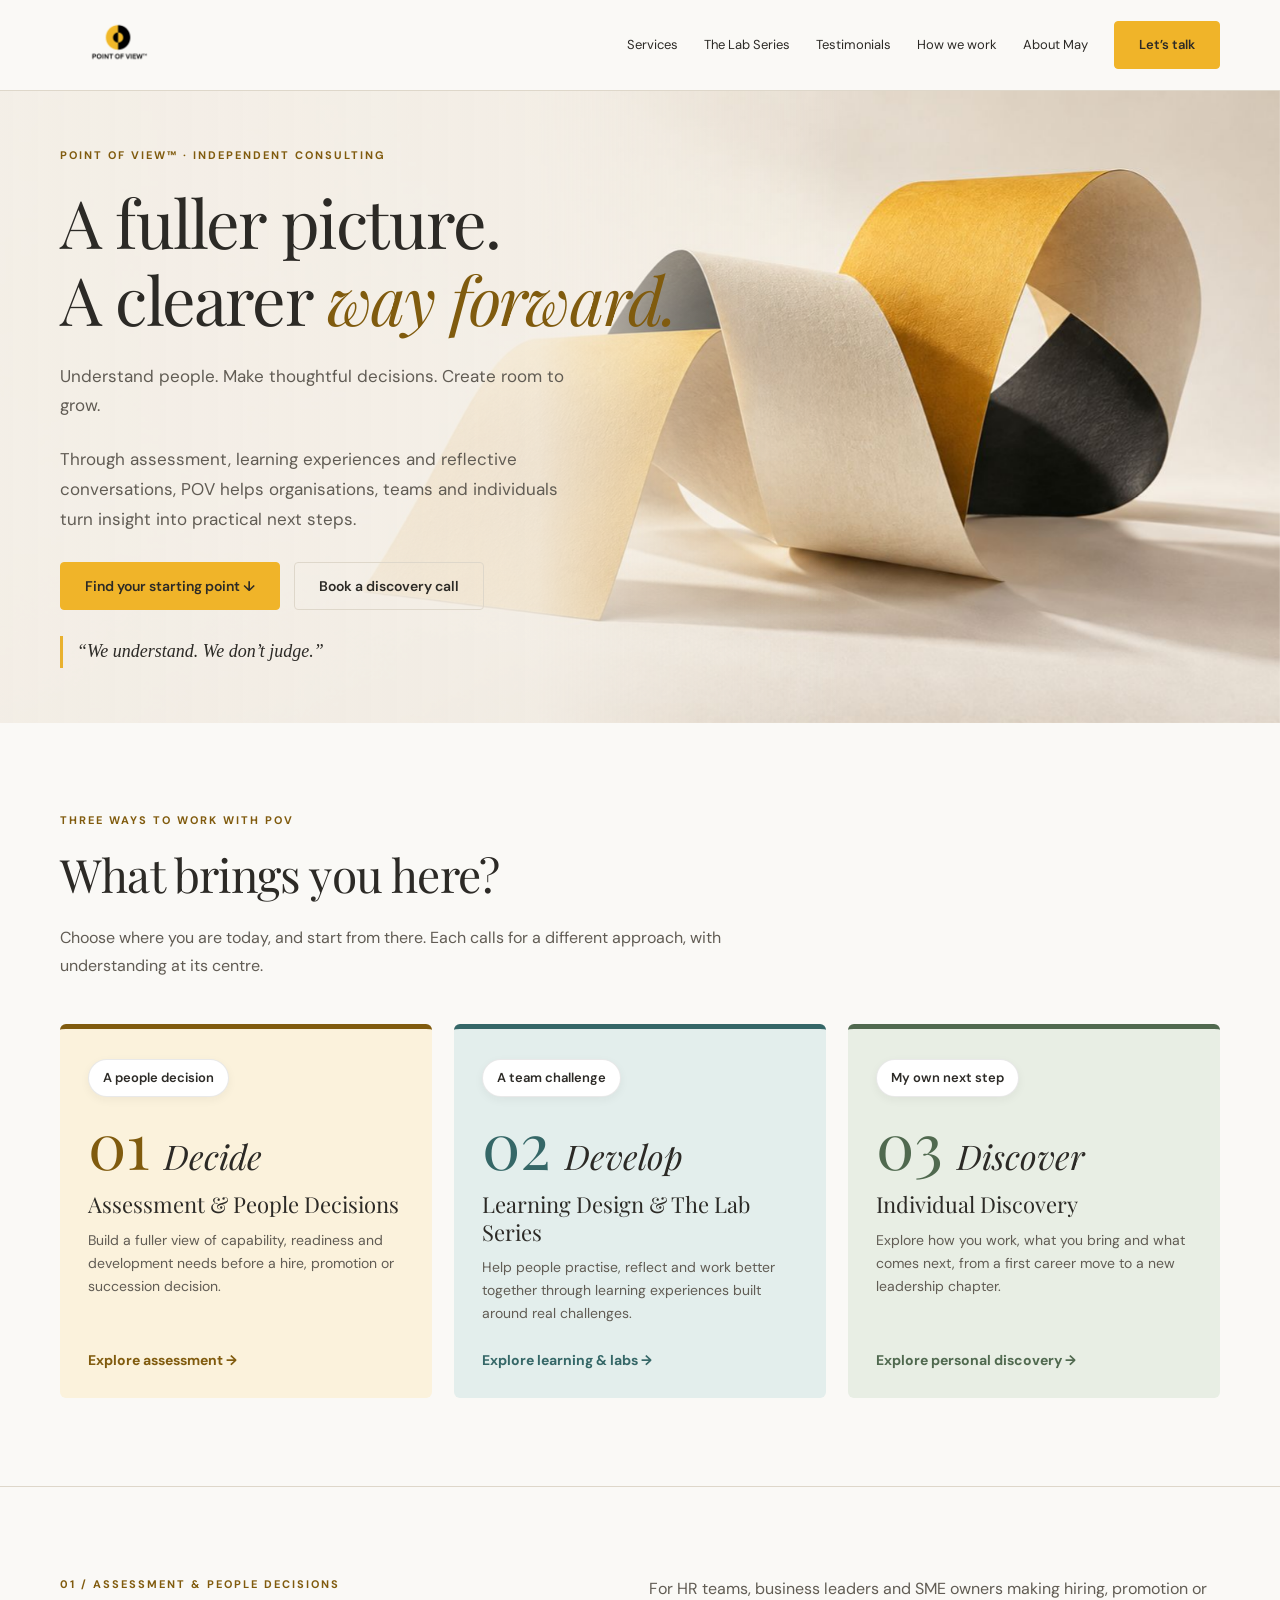
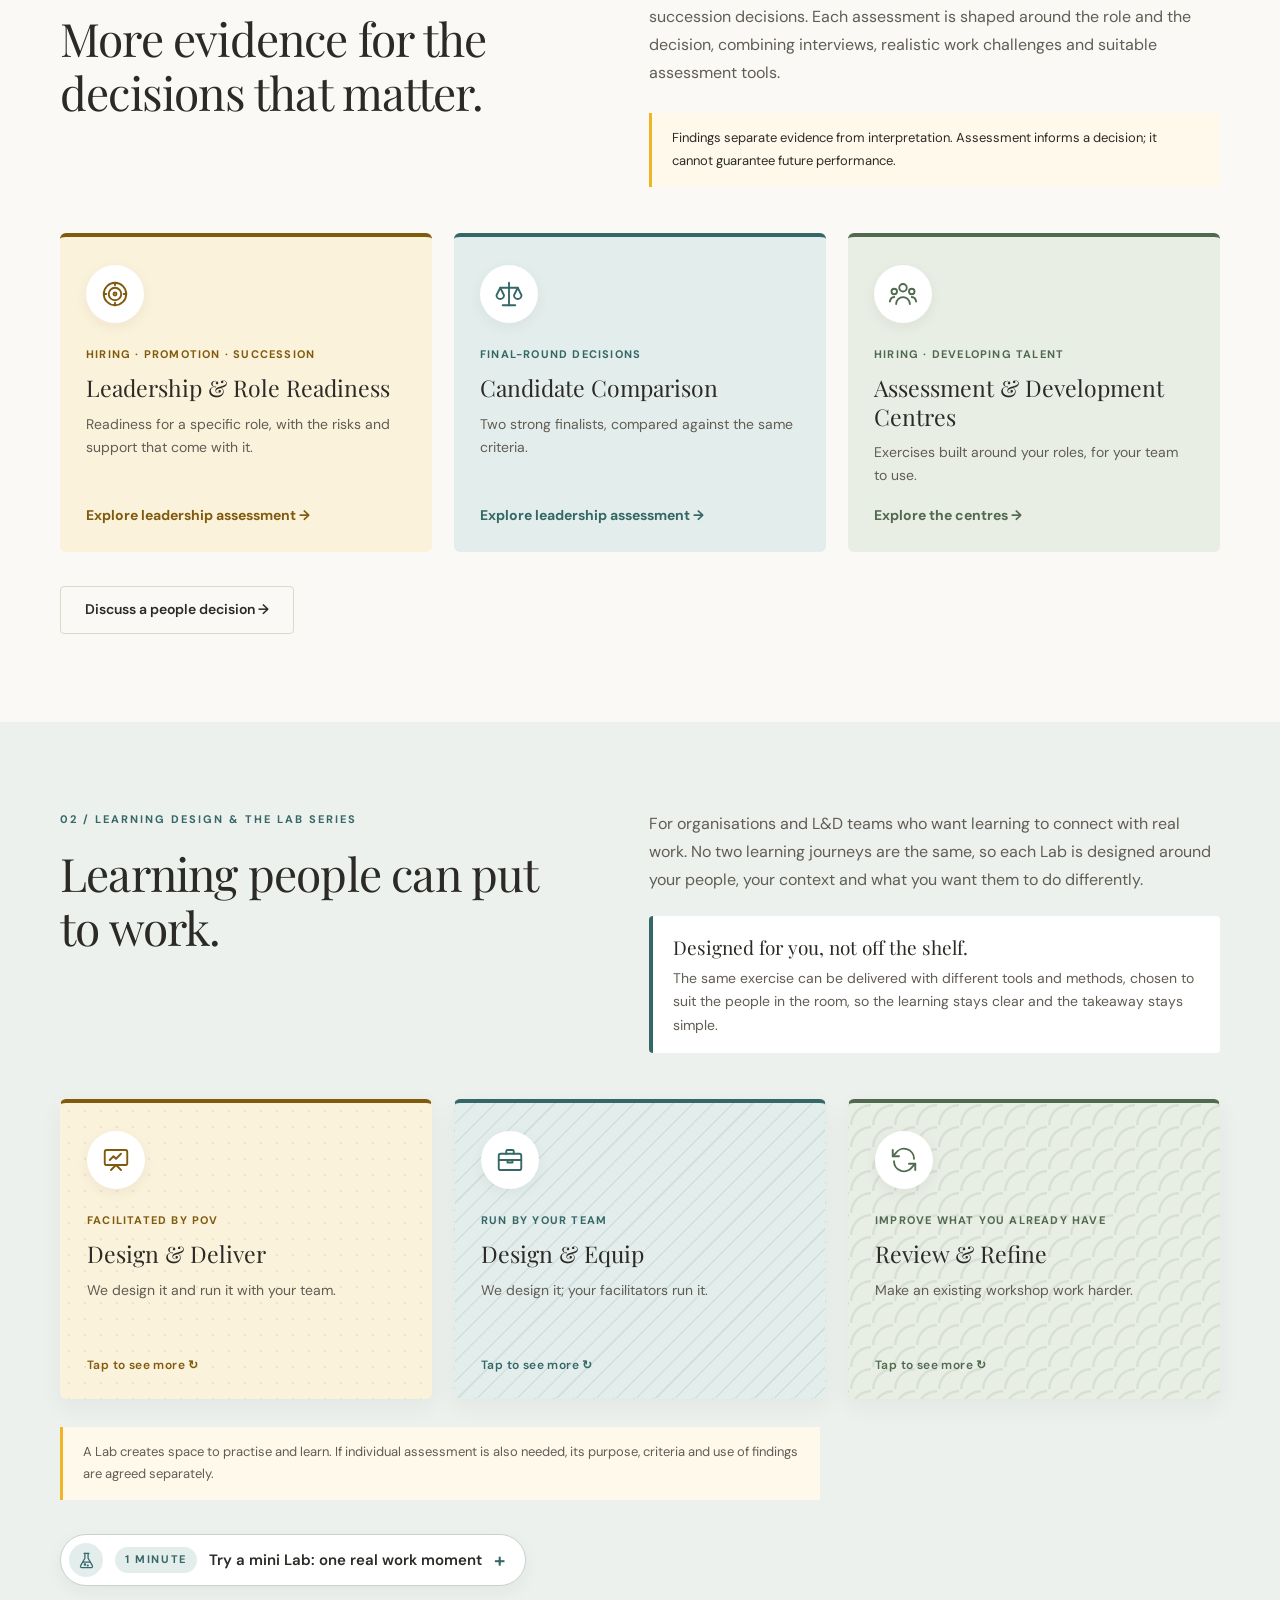
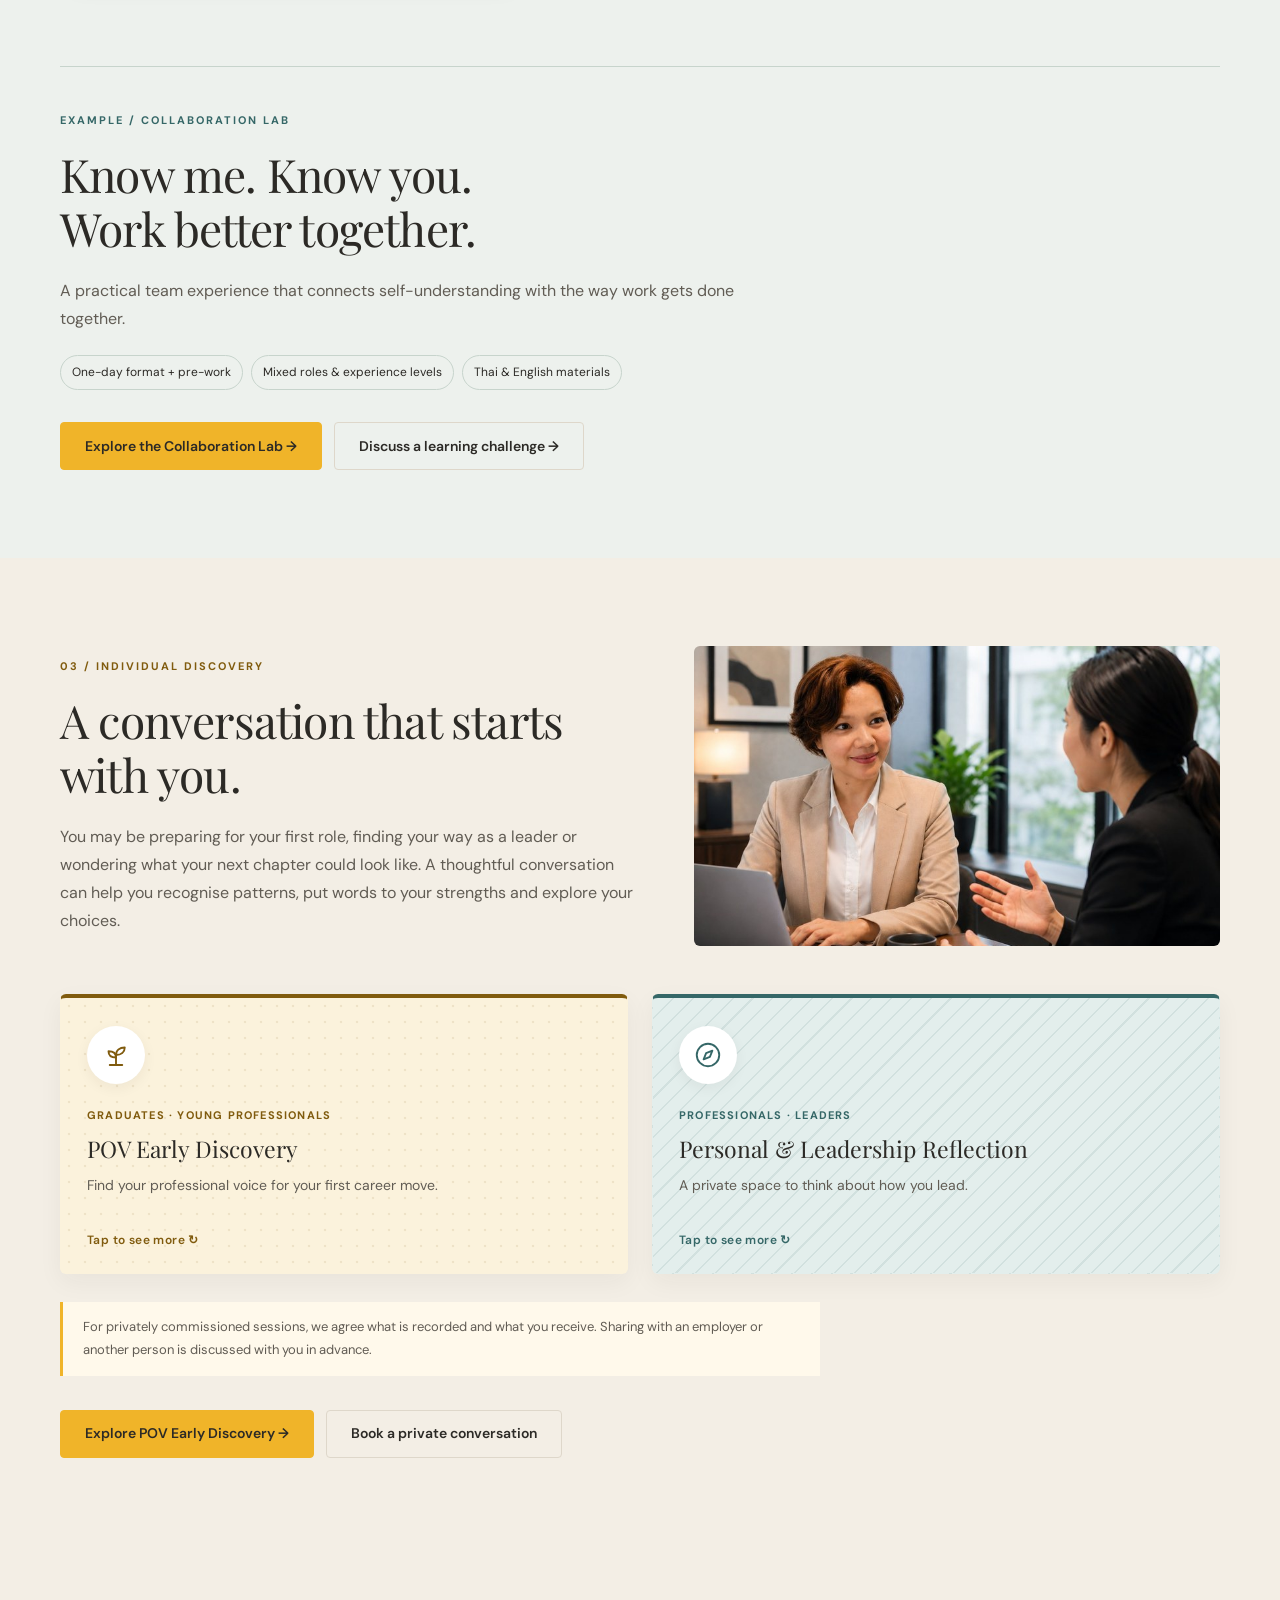
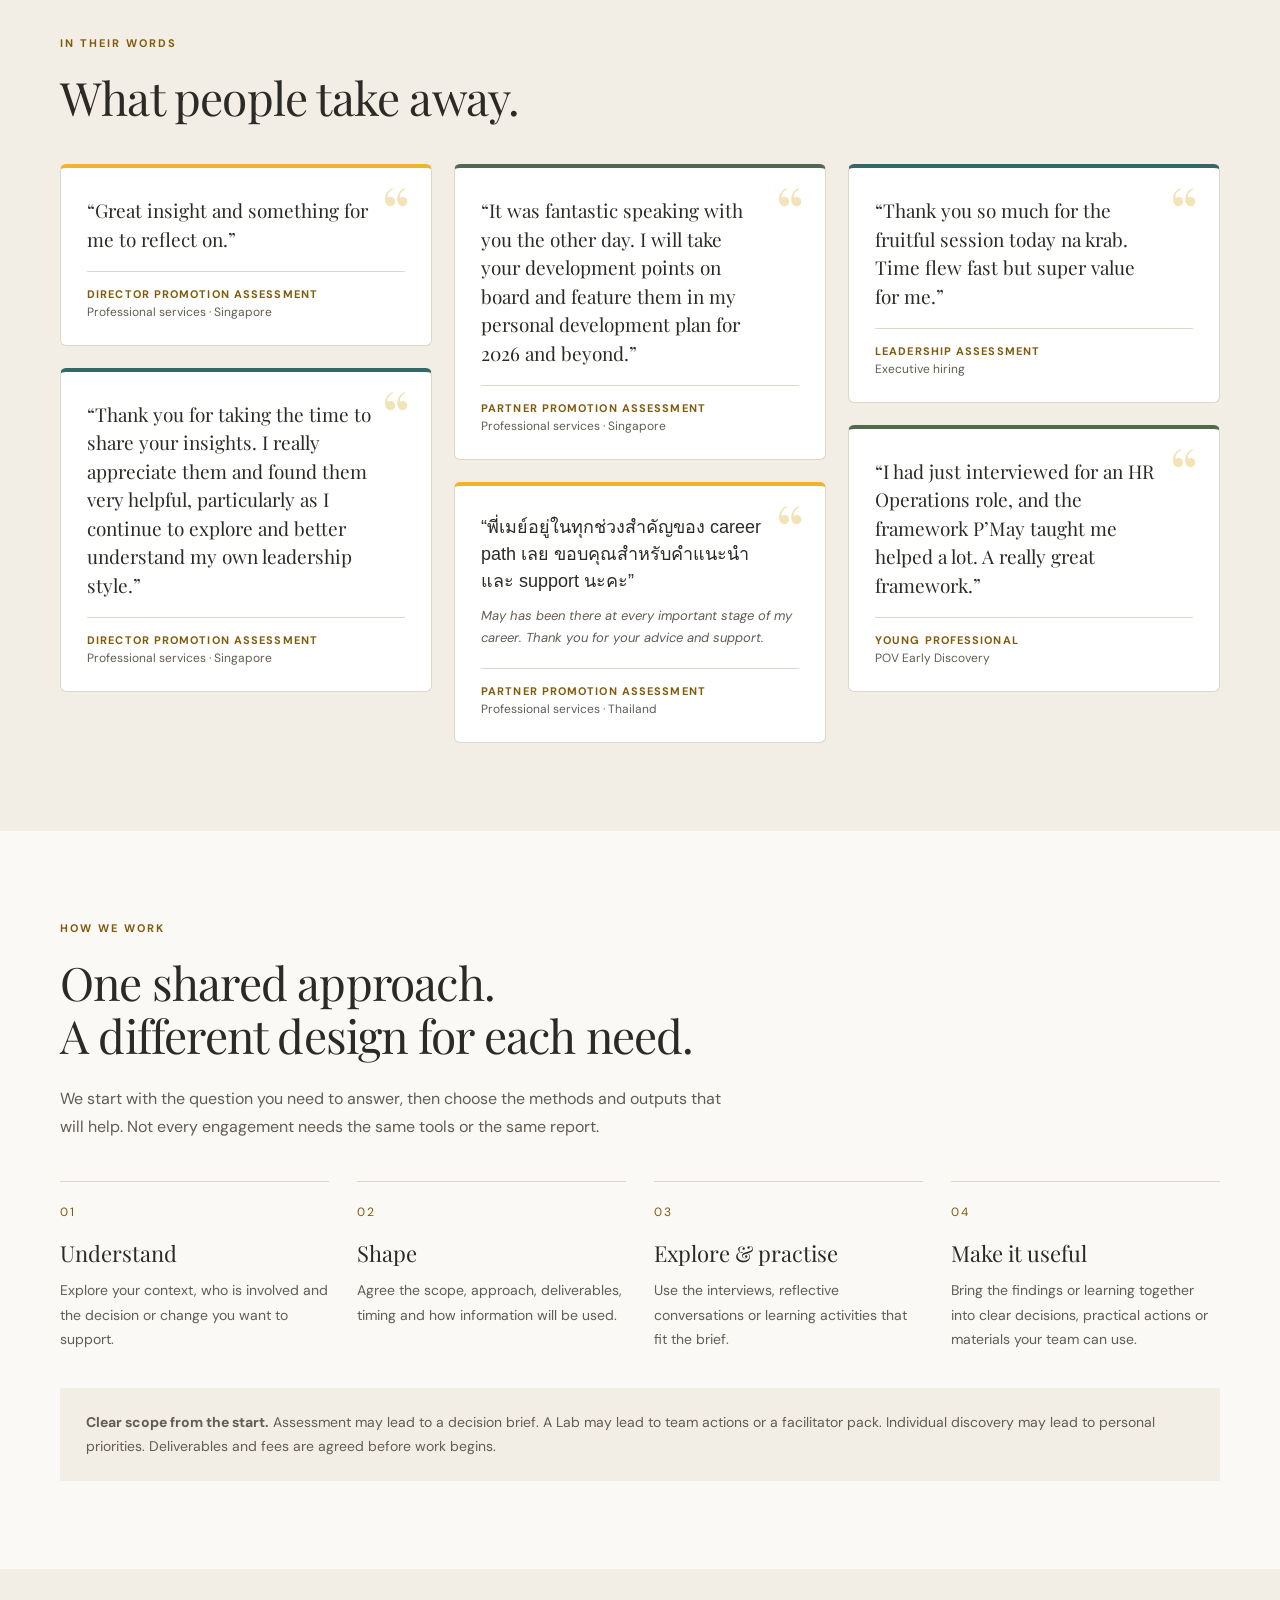
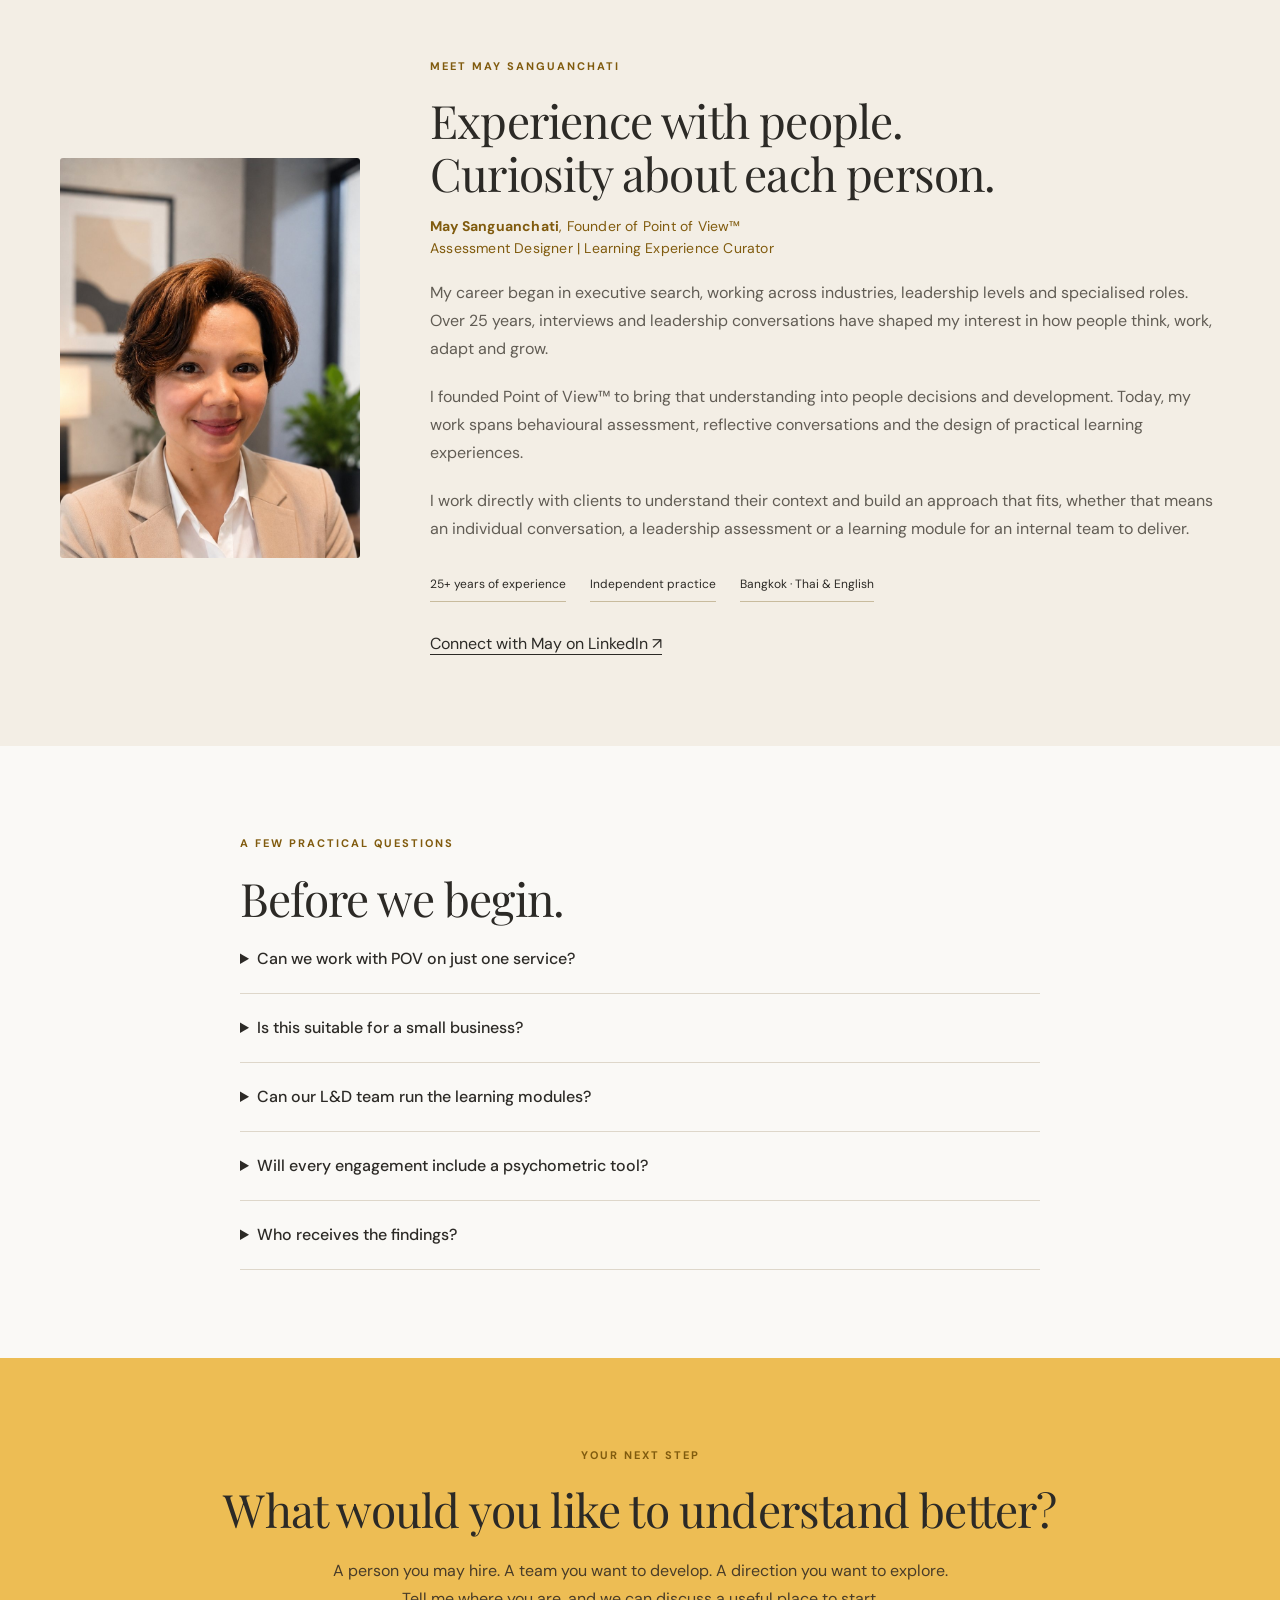
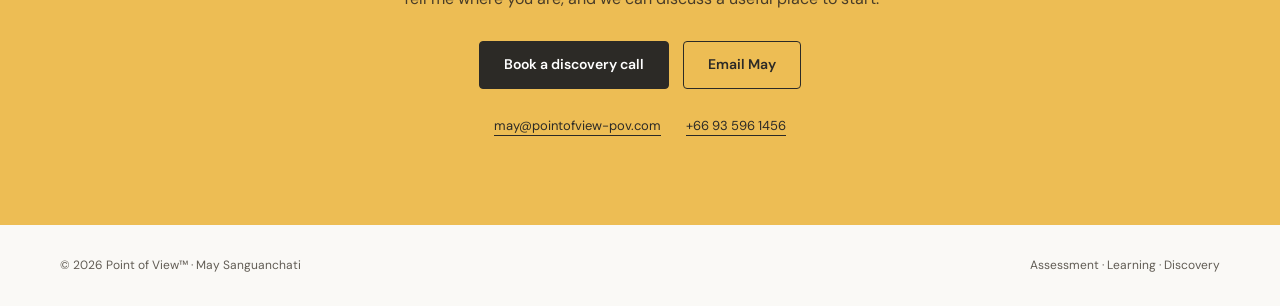
==== index.html @ 2244a205 "Update index.html" ====
<!doctype html>
<html lang="en"><head><meta charset="utf-8"><meta name="viewport" content="width=device-width,initial-scale=1">
<title>Point of View™ | Assessment, Learning &amp; Discovery</title>
<meta name="description" content="Independent assessment, learning experience design and personal discovery with May Sanguanchati. Clearer people decisions, stronger working relationships and practical next steps.">
<link href="https://fonts.googleapis.com/css2?family=Playfair+Display:ital,wght@0,400;0,700;1,400&family=DM+Sans:wght@400;500;600;700&display=swap" rel="stylesheet">
<style>
:root{--ink:#2c2a26;--muted:#615c54;--paper:#faf9f6;--cream:#f3eee5;--line:#ded7ca;--gold:#f0b429;--ochre:#805b0e;--teal:#356767;--sage:#50694f}*{box-sizing:border-box}html{scroll-behavior:smooth;scroll-padding-top:105px}body{margin:0;background:var(--paper);color:var(--ink);font:16px/1.75 'DM Sans',Arial,sans-serif}h1,h2,h3,p{margin:0}h1,h2,h3{font-family:'Playfair Display',Georgia,serif;line-height:1.16;font-weight:400}h1{font-size:clamp(42px,5.2vw,72px);letter-spacing:-1.8px}h2{font-size:clamp(32px,3.6vw,46px);letter-spacing:-.8px}h3{font-size:25px}p{color:var(--muted)}a{color:inherit;text-underline-offset:5px}a,button,summary{-webkit-tap-highlight-color:transparent}a:focus-visible,button:focus-visible,summary:focus-visible{outline:3px solid var(--teal);outline-offset:5px}img{max-width:100%;display:block}.wrap{width:min(1160px,calc(100% - 80px));margin:auto}.section{padding:88px 0}.eyebrow{font-size:11px;letter-spacing:2px;text-transform:uppercase;font-weight:700;color:var(--ochre);margin-bottom:18px}.intro{max-width:680px;margin-top:22px}.button{display:inline-flex;justify-content:center;align-items:center;min-height:48px;padding:12px 24px;background:var(--gold);border:1px solid var(--gold);border-radius:4px;font-size:14px;font-weight:600;text-decoration:none;line-height:1.5}.button:hover{background:#e4a923}.button.secondary{background:transparent;border-color:var(--line)}.actions{display:flex;flex-wrap:wrap;gap:14px;margin-top:28px}.skip{position:absolute;top:-100px;left:20px;background:white;padding:12px;z-index:200}.skip:focus{top:12px}
header{position:sticky;top:0;z-index:20;background:#faf9f6f5;border-bottom:1px solid var(--line)}nav{min-height:90px;display:flex;align-items:center;justify-content:space-between;gap:24px}.brand img{width:116px;height:74px;object-fit:contain}.nav-links{display:flex;align-items:center;gap:26px}.nav-links a{font-size:13px;text-decoration:none}.nav-links a:hover{text-decoration:underline}.menu-toggle{display:none;border:1px solid var(--line);background:transparent;padding:10px 16px;font:inherit}.hero{background:var(--cream);overflow:hidden}.hero-grid{display:grid;grid-template-columns:1.1fr 1fr;align-items:center;min-height:610px;gap:32px;padding-top:55px;padding-bottom:55px}.hero h1 em{color:var(--ochre)}.hero .lead{max-width:530px;font-size:17px;margin-top:24px}.hero-art{position:relative}.hero-art img{width:100%;height:400px;object-fit:cover;border-radius:50% 50% 3px 3px}.hero-art figcaption{font-family:Georgia,serif;font-size:18px;font-style:italic;margin-top:18px;text-align:center}.hero-art{margin:0}.principles{border-bottom:1px solid var(--line)}.principles .wrap{display:flex;justify-content:space-between;gap:16px;padding-top:20px;padding-bottom:20px;font-size:12px;color:var(--muted)}
.cards{display:grid;grid-template-columns:repeat(3,minmax(0,1fr));gap:24px;margin-top:36px}.route{display:flex;flex-direction:column;align-items:flex-start;border-top:3px solid var(--ochre);padding:26px 24px;background:white}.route:nth-child(2){border-color:var(--teal)}.route:nth-child(3){border-color:var(--sage)}.number{font-size:12px;letter-spacing:2px;color:var(--ochre);margin-bottom:30px}.route p{font-size:14px;margin:18px 0 24px}.route a{font-size:13px;font-weight:600;margin-top:auto}.split{display:grid;grid-template-columns:1fr 1.1fr;gap:70px;align-items:start}.detail{border-top:1px solid var(--line)}.detail .intro{font-size:16px}.small-label{font-size:11px;font-weight:700;text-transform:uppercase;letter-spacing:1.2px;color:var(--ochre);margin-bottom:8px}.offer{padding:0 0 26px;margin-bottom:26px;border-bottom:1px solid var(--line)}.offer:last-child{margin-bottom:0}.offer h3{font-size:24px}.offer p{font-size:14px;margin-top:12px}.output{font-size:13px!important;color:var(--ink)}.note{margin-top:26px;border-left:3px solid var(--gold);padding:14px 20px;background:#fff9eb;font-size:13px}.labs{background:#edf1ed}.labs .eyebrow,.labs .small-label{color:var(--teal)}.tags{display:flex;gap:8px;flex-wrap:wrap;margin-top:24px}.tags span{font-size:12px;padding:6px 11px;border:1px solid #c7d4cc;border-radius:30px}.delivery{background:white;padding:25px;margin-top:22px}.delivery h3{font-size:21px}.delivery p{font-size:14px;margin-top:12px}.individual{background:var(--cream)}.photo{width:100%;max-height:300px;object-fit:cover;object-position:center 40%;margin-top:30px;border-radius:4px}.process-grid{display:grid;grid-template-columns:repeat(4,minmax(0,1fr));gap:28px;margin-top:40px}.step{border-top:1px solid var(--line);padding-top:20px}.step h3{font-size:22px;margin-top:18px}.step p{font-size:14px;margin-top:12px}.step .number{margin:0}.scope{margin-top:36px;padding:22px 26px;background:var(--cream);font-size:14px}.about{background:var(--cream)}.about-grid{display:grid;grid-template-columns:300px 1fr;gap:70px;align-items:center}.portrait{height:400px;width:100%;object-fit:cover;object-position:center 10%;border-radius:3px}.about p{margin-top:20px}.credentials{display:flex;flex-wrap:wrap;gap:12px;margin-top:25px;font-size:12px}.credentials span{border-bottom:1px solid #c8bb9d;padding:6px 0;margin-right:12px}.faq{max-width:800px}details{border-bottom:1px solid var(--line);padding:20px 0}summary{cursor:pointer;font-weight:500;padding-right:20px}details p{font-size:14px;margin-top:16px}.contact{background:#edbd54;text-align:center}.contact p{max-width:620px;margin:20px auto;color:#493c28}.contact .actions{justify-content:center}.contact .button{background:var(--ink);border-color:var(--ink);color:white}.contact .button.secondary{background:transparent;color:var(--ink)}.contact-links{display:flex;justify-content:center;flex-wrap:wrap;gap:12px 25px;margin-top:26px;font-size:13px}footer{padding:30px 0;font-size:12px;color:var(--muted)}footer .wrap{display:flex;justify-content:space-between;gap:20px}footer a{overflow-wrap:anywhere}
@media(min-width:1600px){.hero-grid{min-height:660px}}@media(max-width:1000px){.nav-links{gap:15px}.split{gap:35px}.hero-grid{grid-template-columns:1.15fr 1fr}.hero-art img{height:340px}.about-grid{gap:40px}.cards{gap:16px}.route{padding:24px 18px}}
@media(max-width:760px){.wrap{width:calc(100% - 40px)}nav{min-height:78px}.brand img{height:64px;width:100px}.menu-toggle{display:block}.nav-links{display:none;position:absolute;top:100%;left:0;right:0;background:var(--paper);border-bottom:1px solid var(--line);padding:20px;flex-direction:column;align-items:stretch;gap:0}.nav-links.open{display:flex}.nav-links a{padding:12px}.hero-grid,.split,.about-grid{grid-template-columns:1fr}.hero-grid{padding-top:40px;gap:32px}.hero-art img{height:250px;border-radius:4px}.hero-art figcaption{font-size:16px}.hero .lead{font-size:16px}.principles .wrap{flex-wrap:wrap;justify-content:flex-start;gap:8px 24px}.section{padding:58px 0}.cards{grid-template-columns:1fr}.route .number{margin-bottom:16px}.split{gap:34px}.process-grid{grid-template-columns:1fr 1fr;gap:25px}.portrait{width:220px;height:300px}.about-grid{gap:28px}.photo{max-height:240px}footer .wrap{flex-direction:column;gap:8px}.actions .button{max-width:100%;text-align:center}html{scroll-padding-top:95px}}@media(max-width:390px){.process-grid{grid-template-columns:1fr}h1{font-size:40px}}@media(prefers-reduced-motion:reduce){html{scroll-behavior:auto}}
.role-line{font-size:14px;letter-spacing:.2px;color:var(--ochre);margin-top:14px!important;line-height:1.6}.role-line strong{color:inherit}.hero{position:relative}
.hero-grid{position:static!important;grid-template-columns:minmax(0,620px)!important;min-height:620px}.hero-grid>div{position:relative;z-index:1}
.hero-art{position:absolute!important;inset:0;margin:0!important;z-index:0}
.hero-art img{width:100%!important;height:100%!important;object-fit:cover;object-position:right center;border-radius:0!important;display:block}
.hero-art::after{content:"";position:absolute;inset:0;background:linear-gradient(to right,rgba(243,238,230,.96) 0%,rgba(243,238,230,.88) 42%,rgba(243,238,230,.35) 56%,rgba(243,238,230,0) 66%)}
.hero-quote{font-family:Georgia,serif;font-style:italic;font-size:18px;margin-top:26px;padding-left:14px;border-left:3px solid #E9B12E;color:var(--ink,#2b2824)}
@media(max-width:1000px){.hero-art img{object-position:72% center}.hero-art::after{background:linear-gradient(to right,rgba(243,238,230,.97) 0%,rgba(243,238,230,.9) 50%,rgba(243,238,230,0) 80%)}}
@media(max-width:760px){.hero-grid{min-height:0;padding-bottom:0!important}.hero-art{position:relative!important;inset:auto;margin:8px -20px 0!important}.hero-art img{height:auto!important;aspect-ratio:1983/793}.hero-art::after{display:none}}
.collaboration{background:#f7f8f3;border-top:1px solid #c7d4cc}.collaboration .eyebrow,.collaboration .small-label,.collaboration .number{color:var(--teal)}.lab-fit{padding-top:8px}.lab-caption{font-size:13px;margin-top:16px}.manual-feature{display:grid;grid-template-columns:1.15fr 1fr;gap:50px;background:#e5ece5;padding:36px;margin:42px 0}.manual-feature p{font-size:14px;margin-top:18px}.manual-prompts{align-self:center;display:grid;gap:0}.manual-prompts span{padding:16px 0;border-bottom:1px solid #bdcdbf;font-family:'Playfair Display',Georgia,serif;font-size:21px;line-height:1.4}.lab-journey{margin-top:46px}.lab-stages{display:grid;grid-template-columns:repeat(3,minmax(0,1fr));gap:26px;margin-top:30px}.lab-stages article{border-top:2px solid #a4b9a7;padding-top:20px}.lab-stages .number{margin-bottom:12px}.lab-stages h4{font-size:17px;line-height:1.45;margin:0 0 12px;font-weight:600}.lab-stages p{font-size:14px}.lab-results{margin-top:46px}.lab-results .cards{margin-top:18px}.lab-result{padding:25px;background:white;border:1px solid #dce4d9}.lab-result h3{font-size:23px}.lab-result p{font-size:14px;margin-top:14px}.lab-close{display:flex;align-items:center;gap:36px;justify-content:space-between;margin-top:32px}.lab-close p{font-size:14px;margin-top:14px;max-width:700px}.lab-close .button{flex-shrink:0;max-width:280px;text-align:center}@media(max-width:760px){.manual-feature{grid-template-columns:1fr;padding:25px;gap:20px}.lab-stages{grid-template-columns:1fr}.lab-close{align-items:flex-start;flex-direction:column;gap:22px}.lab-close .button{max-width:100%}}
.button.lab-explore{color:var(--ink,#2b2824)!important;text-decoration:none!important}
.collab-steps{list-style:none;padding:0;margin:14px 0 0}
.collab-steps li{display:flex;gap:18px;align-items:baseline;padding:11px 0;margin:0;line-height:1.35;border-bottom:1px solid #c7d4cc;font-family:'Playfair Display',Georgia,serif;font-size:20px;color:var(--ink)}
.collab-steps li:first-child{border-top:1px solid #c7d4cc}
.collab-steps .number{margin:0!important;line-height:1.35;font-family:'DM Sans',Arial,sans-serif;font-size:11px;letter-spacing:1.6px;text-transform:uppercase;font-weight:700;min-width:104px}
.collab-preview .lab-close p{margin-top:0}
.collab-preview .tags{margin-top:22px}
@media(max-width:760px){.collab-steps li{font-size:18px;gap:12px}.collab-steps .number{margin:0!important;line-height:1.35;min-width:92px}}

/* Flip cards */
.flip-grid{display:grid;grid-template-columns:repeat(3,minmax(0,1fr));gap:22px;margin-top:46px}
.flip{all:unset;box-sizing:border-box;display:block;cursor:pointer;perspective:1200px;min-height:300px;border-radius:6px}
.flip:focus-visible{outline:3px solid var(--teal);outline-offset:4px}
.flip-inner{position:relative;display:block;width:100%;height:100%;min-height:300px;transition:transform .6s cubic-bezier(.2,.7,.2,1);transform-style:preserve-3d}
.flip.flipped .flip-inner{transform:rotateY(180deg)}
.flip-face{position:absolute;inset:0;display:flex;flex-direction:column;padding:28px 26px 22px;border-radius:6px;backface-visibility:hidden;-webkit-backface-visibility:hidden;border:1px solid var(--line);text-align:left}
.flip-front{background:#fff;box-shadow:0 8px 24px rgba(44,42,38,.05);transition:box-shadow .25s,border-color .25s}
.flip:hover .flip-front{border-color:var(--gold);box-shadow:0 12px 30px rgba(44,42,38,.09)}
.flip-back{background:var(--cream);transform:rotateY(180deg);border-top:4px solid var(--gold)}
.flip-icon{width:58px;height:58px;border-radius:50%;background:#fbf2dc;color:var(--ochre);display:flex;align-items:center;justify-content:center;margin-bottom:22px}
.flip-icon svg{width:30px;height:30px}
.flip .small-label{display:block;color:var(--ochre)}
.flip-title{display:block;font-family:'Playfair Display',Georgia,serif;font-size:23px;line-height:1.25;color:var(--ink);margin:2px 0 10px}
.flip-teaser,.flip-desc{display:block;font-size:14px;line-height:1.65;color:var(--muted)}
.flip-out{display:block;font-size:13px;line-height:1.6;color:var(--ink);margin-top:14px}
.flip-hint{margin-top:auto;padding-top:16px;font-size:12px;font-weight:600;letter-spacing:.4px;color:var(--ochre)}
.flip-actions{margin-top:34px}
@media(max-width:1000px){.flip-grid{gap:14px}.flip-face{padding:24px 18px 18px}.flip-title{font-size:20px}.flip,.flip-inner{min-height:330px}}
@media(max-width:760px){.flip-grid{grid-template-columns:1fr;gap:16px;margin-top:32px}.flip,.flip-inner{min-height:300px}}
@media(prefers-reduced-motion:reduce){.flip-inner{transition:none}}

/* Flip card colours & patterns */
.flip{--c:#805b0e;--tint:#fbf2dc;--deep:#f5e6c2;--pat:rgba(128,91,14,.10)}
.flip:nth-child(3n+2){--c:#356767;--tint:#e3eeec;--deep:#d3e5e2;--pat:rgba(53,103,103,.10)}
.flip:nth-child(3n+3){--c:#50694f;--tint:#e8eee4;--deep:#d9e4d3;--pat:rgba(80,105,79,.11)}
.flip-front{background-color:var(--tint);border-color:transparent;border-top:4px solid var(--c)}
.flip:nth-child(3n+1) .flip-front{background-image:radial-gradient(var(--pat) 1.4px,transparent 1.6px);background-size:16px 16px}
.flip:nth-child(3n+2) .flip-front{background-image:repeating-linear-gradient(135deg,var(--pat) 0 1.5px,transparent 1.5px 14px)}
.flip:nth-child(3n+3) .flip-front{background-image:radial-gradient(circle at 100% 100%,transparent 18px,var(--pat) 19px,var(--pat) 20.5px,transparent 21.5px);background-size:22px 22px}
.flip:hover .flip-front{border-color:transparent;border-top-color:var(--c)}
.flip-icon{background:#fff;color:var(--c);box-shadow:0 4px 14px rgba(44,42,38,.06)}
.flip .small-label,.flip-hint{color:var(--c)}
.flip-back{background:var(--deep);border-color:transparent;border-top:4px solid var(--c)}
.flip-note{margin-top:28px;max-width:760px}
.flip-actions{display:flex;flex-wrap:wrap;gap:12px}
.flip-photo{width:100%;height:100%;min-height:300px;object-fit:cover;border-radius:6px;margin:0!important;display:block}
@media(max-width:760px){.flip-photo{min-height:0;height:260px}}

/* Testimonials */
.testimonials{background:var(--cream)}
.t-grid{columns:3 300px;column-gap:22px;margin-top:40px}
.t-card{break-inside:avoid;margin:0 0 22px;background:#fff;border:1px solid var(--line);border-top:4px solid var(--gold);border-radius:6px;padding:28px 26px 24px;position:relative}
.t-card:nth-child(3n+2){border-top-color:#356767}.t-card:nth-child(3n+3){border-top-color:#50694f}
.t-card::before{content:"“";position:absolute;top:6px;right:20px;font-family:'Playfair Display',Georgia,serif;font-size:72px;line-height:1;color:#f3e3b8}
.t-card blockquote{margin:0;padding-right:34px;font-family:'Playfair Display',Georgia,serif;font-size:19px;line-height:1.5;color:var(--ink)}
.t-card blockquote[lang="th"]{font-family:'Sarabun','Leelawadee UI','Thonburi',sans-serif;font-size:18px}
.t-swipe{display:none}
@media(max-width:760px){.t-swipe{display:block;font-size:12px;font-weight:600;color:var(--ochre);margin-top:18px!important}.t-grid{margin-top:14px}}
.t-trans{font-size:13px;font-style:italic;margin-top:10px!important}
.t-card figcaption{margin-top:18px;padding-top:14px;border-top:1px solid var(--line);font-size:12px;line-height:1.5}
.t-card figcaption strong{display:block;color:var(--ochre);text-transform:uppercase;letter-spacing:1.1px;font-size:11px}
.t-card figcaption span{color:var(--muted)}
@media(max-width:760px){.t-grid{columns:auto;display:flex;overflow-x:auto;gap:14px;scroll-snap-type:x mandatory;align-items:flex-start;padding-bottom:10px;margin-right:-20px;padding-right:20px}.t-card{flex:0 0 82%;scroll-snap-align:start;margin:0}}

/* Big route cards */
.routes2{display:grid;grid-template-columns:repeat(3,minmax(0,1fr));gap:22px;margin-top:44px}
.route2{--c:#805b0e;--tint:#fbf2dc;position:relative;display:flex;flex-direction:column;background:var(--tint);border-radius:6px;border-top:5px solid var(--c);padding:30px 28px 26px;transition:transform .25s,box-shadow .25s}
.route2:nth-child(2){--c:#356767;--tint:#e3eeec}.route2:nth-child(3){--c:#50694f;--tint:#e8eee4}
.route2:hover{transform:translateY(-4px);box-shadow:0 16px 36px rgba(44,42,38,.10)}
.r-top{display:flex;align-items:baseline;gap:14px;margin-bottom:18px}
.r-num{font-family:'Playfair Display',Georgia,serif;font-size:64px;line-height:.9;color:var(--c)}
.r-verb{font-family:'Playfair Display',Georgia,serif;font-style:italic;font-size:34px;line-height:1;color:var(--ink)}
.route2 h3{font-size:22px;line-height:1.25;margin-bottom:10px}
.route2 p{font-size:14px;line-height:1.65;margin-bottom:22px!important}
.r-inside{display:flex;flex-wrap:wrap;gap:6px;margin:18px 0 22px}
.r-label{width:100%;font-size:10px;font-weight:700;letter-spacing:1.6px;text-transform:uppercase;color:var(--c);margin-bottom:2px}
.r-inside span:not(.r-label){font-size:12px;background:rgba(255,255,255,.75);border:1px solid rgba(44,42,38,.08);border-radius:4px;padding:4px 9px;color:var(--ink)}
.r-link{margin-top:auto;font-size:14px;font-weight:700;color:var(--c);text-decoration:none}
.r-link::after{content:"";position:absolute;inset:0}
.r-link span{display:inline-block;transition:transform .2s}.route2:hover .r-link span{transform:translateX(5px)}
.r-link:focus-visible{outline:none}.route2:focus-within{outline:3px solid var(--teal);outline-offset:4px}
@media(max-width:900px){.routes2{gap:14px}.route2{padding:24px 18px 20px}.r-num{font-size:48px}.r-verb{font-size:26px}.route2 h3{font-size:19px}}
@media(max-width:760px){.routes2{grid-template-columns:1fr}.r-num{font-size:56px}.r-verb{font-size:30px}}
.lab-design{margin-top:22px;background:#fff;border-left:4px solid #356767;border-radius:4px;padding:16px 20px;font-size:14px;line-height:1.65;color:var(--muted)}
.lab-design strong{display:block;font-family:'Playfair Display',Georgia,serif;font-weight:400;font-size:19px;color:var(--ink);margin-bottom:4px}
.lab-example{font-size:14px;margin-top:16px!important}
.lab-example span{font-weight:700;color:#356767;text-transform:uppercase;letter-spacing:1.2px;font-size:11px;margin-right:4px}
.lab-example a{color:#356767;font-weight:600}
/* 02 + example read as one section */
#learning-labs{padding-bottom:40px}
#collaboration-lab{background:#edf1ed;border-top:none;padding-top:40px}
#collaboration-lab .wrap{border-top:1px solid #c7d4cc;padding-top:44px}
#collaboration-lab .lab-close{display:block}
#collaboration-lab .lab-close .flip-actions{margin-top:18px}
#collaboration-lab .lab-close .button{max-width:none}
/* Individual Discovery layout */
.id-top{display:grid;grid-template-columns:1.1fr 1fr;gap:56px;align-items:center}
.id-photo{width:100%;height:340px;object-fit:cover;border-radius:6px;display:block;margin:0!important}
.id-grid{grid-template-columns:repeat(2,minmax(0,1fr))!important;gap:24px;margin-top:48px}
.id-grid .flip,.id-grid .flip-inner{min-height:280px}
@media(max-width:1000px){.id-top{gap:32px}.id-photo{height:280px}}
@media(max-width:760px){.id-top{grid-template-columns:1fr}.id-photo{height:240px}.id-grid{grid-template-columns:1fr!important;gap:16px;margin-top:32px}}
.collab-journey{list-style:none;padding:0;margin:14px 0 0}
.collab-journey li{display:flex;gap:18px;align-items:flex-start;padding:16px 0;border-bottom:1px solid #c7d4cc;margin:0}
.collab-journey li:first-child{border-top:1px solid #c7d4cc}
.cj-num{flex:0 0 40px;height:40px;border-radius:50%;background:#fff;border:1.5px solid #356767;color:#356767;display:flex;align-items:center;justify-content:center;font-family:'Playfair Display',Georgia,serif;font-size:19px}
.collab-journey strong{display:block;font-family:'Playfair Display',Georgia,serif;font-weight:400;font-size:21px;line-height:1.3;color:var(--ink)}
.collab-journey p{font-size:14px;line-height:1.6;margin-top:3px!important}
.cj-note{font-size:13px;font-style:italic;margin-top:14px!important}

/* Motion: gentle ribbon drift */
@keyframes ribbonDrift{0%{transform:scale(1) translate3d(0,0,0)}100%{transform:scale(1.07) translate3d(-1.6%,-1%,0)}}
.hero-art img{animation:ribbonDrift 22s ease-in-out infinite alternate;transform-origin:70% 50%;will-change:transform}
/* Motion: scroll reveal */
.js-reveal .rv{opacity:0;translate:0 26px;transition:opacity .8s ease,translate .8s cubic-bezier(.2,.7,.2,1)}
.js-reveal .rv.in{opacity:1;translate:0 0}
@media(prefers-reduced-motion:reduce){.hero-art img{animation:none}.js-reveal .rv{opacity:1;translate:none;transition:none}}
.r-ask{display:inline-block;white-space:nowrap;align-self:flex-start;background:#fff;border:1px solid rgba(44,42,38,.10);border-radius:999px;padding:7px 14px;font-size:13px;font-weight:600;color:var(--ink);margin-bottom:18px;box-shadow:0 3px 10px rgba(44,42,38,.05)}
.route2:hover .r-ask{border-color:var(--c);color:var(--c)}
/* Mini Lab */
.minilab{margin-top:40px;background:#fff;border:1px solid #c7d4cc;border-radius:6px;padding:34px 36px;box-shadow:0 12px 32px rgba(44,42,38,.06);max-width:860px}
.ml-tag{display:inline-block;white-space:nowrap;font-size:11px;font-weight:700;letter-spacing:1.6px;text-transform:uppercase;color:#356767;background:#e3eeec;border-radius:999px;padding:5px 12px}
.ml-head h3{margin-top:12px;font-size:28px}
.ml-setup{font-size:15px;margin-top:14px!important;max-width:620px}
.ml-bubble{display:inline-block;margin:16px 0 4px;background:#e3eeec;color:var(--ink);font-size:20px;font-weight:600;padding:12px 20px;border-radius:18px 18px 18px 4px}
.ml-q{font-weight:600;color:var(--ink);margin-top:16px!important}
.ml-options{display:flex;flex-wrap:wrap;gap:10px;margin-top:12px}
.ml-opt{font:inherit;font-size:15px;cursor:pointer;background:var(--paper);border:1.5px solid var(--line);border-radius:999px;padding:10px 18px;color:var(--ink);transition:border-color .2s,background .2s,transform .2s}
.ml-opt:hover{border-color:#356767;transform:translateY(-2px)}
.ml-opt.on{background:#356767;border-color:#356767;color:#fff}
.ml-opt:focus-visible,.ml-again:focus-visible{outline:3px solid var(--teal);outline-offset:3px}
.ml-reveal{margin-top:26px;padding-top:24px;border-top:1px solid var(--line);animation:mlIn .5s ease}
@keyframes mlIn{from{opacity:0;transform:translateY(10px)}to{opacity:1;transform:none}}
.ml-ack{font-family:'Playfair Display',Georgia,serif;font-size:20px;color:var(--ink)}
.ml-other{margin-top:16px;background:#fbf2dc;border-left:4px solid var(--gold);border-radius:4px;padding:16px 20px}
.ml-label{font-size:11px;font-weight:700;letter-spacing:1.6px;text-transform:uppercase;color:var(--ochre)}
.ml-other ul{margin:8px 0 0;padding-left:20px}
.ml-other li{color:var(--ink);font-size:15px;line-height:1.6;margin:6px 0}
.ml-close{margin-top:16px!important;font-size:14px;font-style:italic}
.ml-again{margin-top:14px;font:inherit;font-size:13px;font-weight:700;color:#356767;background:none;border:none;padding:0;cursor:pointer;text-decoration:underline;text-underline-offset:4px}
@media(max-width:760px){.minilab{padding:24px 20px}.ml-head h3{font-size:24px}.ml-opt{width:100%;text-align:left}}
@media(prefers-reduced-motion:reduce){.ml-reveal{animation:none}}
.ml-teaser{margin-top:34px}
.ml-toggle{font:inherit;display:inline-flex;align-items:center;gap:12px;cursor:pointer;background:#fff;border:1.5px solid #c7d4cc;border-radius:999px;padding:12px 20px;font-size:15px;font-weight:600;color:var(--ink);box-shadow:0 6px 18px rgba(44,42,38,.05);transition:border-color .2s,transform .2s}
.ml-toggle:hover{border-color:#356767;transform:translateY(-2px)}
.ml-toggle:focus-visible{outline:3px solid var(--teal);outline-offset:3px}
.ml-toggle .ml-tag{padding:3px 10px}
.ml-plus{font-size:20px;line-height:1;color:#356767;transition:transform .3s}
.ml-toggle[aria-expanded="true"] .ml-plus{transform:rotate(45deg)}
.minilab{margin-top:16px}
.minilab:not([hidden]){animation:mlIn .45s ease}
@media(max-width:760px){.ml-toggle{width:100%;justify-content:space-between;text-align:left;border-radius:14px}}
.ml-icon{display:inline-flex;align-items:center;justify-content:center;width:34px;height:34px;border-radius:50%;background:#e3eeec;color:#356767;flex:0 0 34px}
.ml-icon svg{width:19px;height:19px}
.ml-toggle{padding:8px 20px 8px 8px}
.ml-head{position:relative}
.ml-icon-lg{width:48px;height:48px;flex-basis:48px;margin-right:12px;vertical-align:middle}
.ml-icon-lg svg{width:26px;height:26px}
.ml-toggle:hover .ml-icon svg{animation:bubble .6s ease}
@keyframes bubble{0%,100%{transform:rotate(0)}30%{transform:rotate(-12deg)}60%{transform:rotate(8deg)}}
@media(prefers-reduced-motion:reduce){.ml-toggle:hover .ml-icon svg{animation:none}}
.ml-head h3{display:block}
.ml-d{color:var(--ink);font-size:16px;line-height:1.6;margin-top:6px!important}
.ml-more{font-size:13px;font-weight:600;color:#356767;margin-top:10px!important}
#ml-title{font-size:26px}
.ml-bubble[hidden],.minilab[hidden],.ml-reveal[hidden]{display:none!important}
.ml-foot{margin-top:22px;padding-top:16px;border-top:1px dashed #c7d4cc}
.ml-switch{font:inherit;font-size:14px;font-weight:700;color:#356767;background:none;border:none;padding:0;cursor:pointer;text-decoration:underline;text-underline-offset:4px}
.ml-switch:focus-visible{outline:3px solid var(--teal);outline-offset:3px}
.acards{display:grid;grid-template-columns:repeat(3,minmax(0,1fr));gap:22px;margin-top:46px}
.acard{--c:#805b0e;--tint:#fbf2dc;display:flex;flex-direction:column;align-items:flex-start;padding:28px 26px 24px;border-radius:6px;background:var(--tint);border-top:4px solid var(--c);text-decoration:none;color:var(--ink);transition:transform .25s,box-shadow .25s}
.acard:nth-child(2){--c:#356767;--tint:#e3eeec}.acard:nth-child(3){--c:#50694f;--tint:#e8eee4}
.acard:hover{transform:translateY(-4px);box-shadow:0 14px 30px rgba(44,42,38,.1)}.acard .flip-icon{background:#fff;color:var(--c)}.acard .small-label{color:var(--c)}
.acard-link{margin-top:auto;padding-top:16px;font-size:14px;font-weight:700;color:var(--c)}
@media(max-width:760px){.acards{grid-template-columns:1fr;gap:16px;margin-top:32px}}
@media(prefers-reduced-motion:reduce){.acard{transition:none}}
</style></head><body>
<a class="skip" href="#main">Skip to content</a>
<header><nav class="wrap" aria-label="Main navigation"><a class="brand" href="#main" aria-label="Point of View home"><img src="[data-uri]" alt="Point of View™"></a><button class="menu-toggle" aria-expanded="false" aria-controls="navigation">Menu</button><div class="nav-links" id="navigation"><a href="#services">Services</a><a href="#learning-labs">The Lab Series</a><a href="#testimonials">Testimonials</a><a href="#how-it-works">How we work</a><a href="#about">About May</a><a class="button" href="#contact">Let’s talk</a></div></nav></header>
<main id="main">
<section class="hero" aria-labelledby="hero-title"><div class="wrap hero-grid"><div><div class="eyebrow">Point of View™ · Independent consulting</div><h1 id="hero-title">A fuller picture.<br>A clearer <em>way forward.</em></h1><p class="lead">Understand people. Make thoughtful decisions. Create room to grow.</p><p class="lead">Through assessment, learning experiences and reflective conversations, POV helps organisations, teams and individuals turn insight into practical next steps.</p><div class="actions"><a class="button" href="#services">Find your starting point ↓</a><a class="button secondary" href="https://bookings.cloud.microsoft/bookwithme/user/dbb37d5699684a3fbde76a75f43e4b06@pointofview-pov.com?anonymous&amp;ismsaljsauthenabled&amp;ep=pcard" target="_blank" rel="noopener">Book a discovery call</a></div><p class="hero-quote">“We understand. We don’t judge.”</p></div><figure class="hero-art"><img src="[data-uri]" alt="A folded ribbon in gold, cream and charcoal reveals different sides as it turns"></figure></div></section>
<section class="section" id="services"><div class="wrap"><div class="eyebrow">Three ways to work with POV</div><h2>What brings you here?</h2><p class="intro">Choose where you are today, and start from there. Each calls for a different approach, with understanding at its centre.</p><div class="routes2">
<article class="route2"><span class="r-ask">A people decision</span><div class="r-top"><span class="r-num">01</span><span class="r-verb">Decide</span></div><h3>Assessment &amp; People Decisions</h3><p>Build a fuller view of capability, readiness and development needs before a hire, promotion or succession decision.</p><a class="r-link" href="#assessment">Explore assessment <span aria-hidden="true">→</span></a></article>
<article class="route2"><span class="r-ask">A team challenge</span><div class="r-top"><span class="r-num">02</span><span class="r-verb">Develop</span></div><h3>Learning Design &amp; The Lab Series</h3><p>Help people practise, reflect and work better together through learning experiences built around real challenges.</p><a class="r-link" href="#learning-labs">Explore learning &amp; labs <span aria-hidden="true">→</span></a></article>
<article class="route2"><span class="r-ask">My own next step</span><div class="r-top"><span class="r-num">03</span><span class="r-verb">Discover</span></div><h3>Individual Discovery</h3><p>Explore how you work, what you bring and what comes next, from a first career move to a new leadership chapter.</p><a class="r-link" href="#for-individuals">Explore personal discovery <span aria-hidden="true">→</span></a></article>
</div></div></div></section>
<section class="section detail" id="assessment"><div class="wrap"><div class="split"><div><div class="eyebrow">01 / Assessment &amp; People Decisions</div><h2>More evidence for the decisions that matter.</h2></div><div><p class="intro" style="margin-top:0">For HR teams, business leaders and SME owners making hiring, promotion or succession decisions. Each assessment is shaped around the role and the decision, combining interviews, realistic work challenges and suitable assessment tools.</p><div class="note">Findings separate evidence from interpretation. Assessment informs a decision; it cannot guarantee future performance.</div></div></div>
<div class="acards"><a class="acard" href="/leadership-assessment/"><span class="flip-icon"><svg viewBox="0 0 24 24" fill="none" stroke="currentColor" stroke-width="1.5" stroke-linecap="round" stroke-linejoin="round" aria-hidden="true"><circle cx="12" cy="12" r="9"/><circle cx="12" cy="12" r="5"/><circle cx="12" cy="12" r="1.2"/><path d="M12 3v2M12 19v2M3 12h2M19 12h2"/></svg></span><span class="small-label">Hiring · Promotion · Succession</span><span class="flip-title">Leadership &amp; Role Readiness</span><span class="flip-teaser">Readiness for a specific role, with the risks and support that come with it.</span><span class="acard-link">Explore leadership assessment →</span></a><a class="acard" href="/leadership-assessment/"><span class="flip-icon"><svg viewBox="0 0 24 24" fill="none" stroke="currentColor" stroke-width="1.5" stroke-linecap="round" stroke-linejoin="round" aria-hidden="true"><path d="M12 3v18"/><path d="M7 21h10"/><path d="M5 7h14"/><path d="M5 7l-3 6a3 3 0 0 0 6 0z"/><path d="M19 7l-3 6a3 3 0 0 0 6 0z"/></svg></span><span class="small-label">Final-round decisions</span><span class="flip-title">Candidate Comparison</span><span class="flip-teaser">Two strong finalists, compared against the same criteria.</span><span class="acard-link">Explore leadership assessment →</span></a><a class="acard" href="/assessment-centre/"><span class="flip-icon"><svg viewBox="0 0 24 24" fill="none" stroke="currentColor" stroke-width="1.5" stroke-linecap="round" stroke-linejoin="round" aria-hidden="true"><circle cx="12" cy="7" r="3"/><circle cx="5" cy="10" r="2.2"/><circle cx="19" cy="10" r="2.2"/><path d="M6.5 20c0-3 2.5-5.5 5.5-5.5s5.5 2.5 5.5 5.5"/><path d="M1.5 18c.3-2 1.7-3.4 3.5-3.6"/><path d="M22.5 18c-.3-2-1.7-3.4-3.5-3.6"/></svg></span><span class="small-label">Hiring · Developing talent</span><span class="flip-title">Assessment &amp; Development Centres</span><span class="flip-teaser">Exercises built around your roles, for your team to use.</span><span class="acard-link">Explore the centres →</span></a></div>
<div class="actions flip-actions"><a class="button secondary" href="mailto:may@pointofview-pov.com?subject=Assessment%20enquiry">Discuss a people decision →</a></div>
</div></section>
<section class="section labs" id="learning-labs"><div class="wrap"><div class="split"><div><div class="eyebrow">02 / Learning Design &amp; The Lab Series</div><h2>Learning people can put to work.</h2></div><div><p class="intro" style="margin-top:0">For organisations and L&amp;D teams who want learning to connect with real work. No two learning journeys are the same, so each Lab is designed around your people, your context and what you want them to do differently.</p><div class="lab-design"><strong>Designed for you, not off the shelf.</strong> The same exercise can be delivered with different tools and methods, chosen to suit the people in the room, so the learning stays clear and the takeaway stays simple.</div></div></div>
<div class="flip-grid"><button type="button" class="flip" aria-pressed="false"><span class="flip-inner">
<span class="flip-face flip-front"><span class="flip-icon"><svg viewBox="0 0 24 24" fill="none" stroke="currentColor" stroke-width="1.5" stroke-linecap="round" stroke-linejoin="round" aria-hidden="true"><rect x="3" y="4" width="18" height="12" rx="1.5"/><path d="M8 20l4-4 4 4"/><path d="M7 12l3-3 2 2 4-4"/></svg></span><span class="small-label">Facilitated by POV</span><span class="flip-title">Design &amp; Deliver</span><span class="flip-teaser">We design it and run it with your team.</span><span class="flip-hint">Tap to see more ↻</span></span>
<span class="flip-face flip-back"><span class="flip-title">Design &amp; Deliver</span><span class="flip-desc">A tailored learning experience, from the brief and activity design through facilitation, guided reflection and practical next steps.</span><span class="flip-out"><strong>Your team takes away:</strong> usable tools and agreed actions. A team-level observation summary and follow-up support can be included in the scope.</span><span class="flip-hint">Tap to turn back ↺</span></span>
</span></button><button type="button" class="flip" aria-pressed="false"><span class="flip-inner">
<span class="flip-face flip-front"><span class="flip-icon"><svg viewBox="0 0 24 24" fill="none" stroke="currentColor" stroke-width="1.5" stroke-linecap="round" stroke-linejoin="round" aria-hidden="true"><rect x="3" y="7" width="18" height="13" rx="1.5"/><path d="M9 7V5a1 1 0 0 1 1-1h4a1 1 0 0 1 1 1v2"/><path d="M3 12h18"/><path d="M10 12v2h4v-2"/></svg></span><span class="small-label">Run by your team</span><span class="flip-title">Design &amp; Equip</span><span class="flip-teaser">We design it; your facilitators run it.</span><span class="flip-hint">Tap to see more ↻</span></span>
<span class="flip-face flip-back"><span class="flip-title">Design &amp; Equip</span><span class="flip-desc">Custom modules that your L&amp;D team or internal facilitators can run, with the structure and guidance to deliver them confidently.</span><span class="flip-out"><strong>Your team receives:</strong> session flow, facilitator notes, slides, participant tools, activity instructions and debrief prompts. Facilitator preparation and a pilot can be included.</span><span class="flip-hint">Tap to turn back ↺</span></span>
</span></button><button type="button" class="flip" aria-pressed="false"><span class="flip-inner">
<span class="flip-face flip-front"><span class="flip-icon"><svg viewBox="0 0 24 24" fill="none" stroke="currentColor" stroke-width="1.5" stroke-linecap="round" stroke-linejoin="round" aria-hidden="true"><path d="M20 11a8 8 0 0 0-14.6-4.5L3 9"/><path d="M3 4v5h5"/><path d="M4 13a8 8 0 0 0 14.6 4.5L21 15"/><path d="M21 20v-5h-5"/></svg></span><span class="small-label">Improve what you already have</span><span class="flip-title">Review &amp; Refine</span><span class="flip-teaser">Make an existing workshop work harder.</span><span class="flip-hint">Tap to see more ↻</span></span>
<span class="flip-face flip-back"><span class="flip-title">Review &amp; Refine</span><span class="flip-desc">Review an existing workshop or learning module and strengthen its flow, activities and connection to the intended workplace outcomes.</span><span class="flip-hint">Tap to turn back ↺</span></span>
</span></button></div>
<p class="note flip-note">A Lab creates space to practise and learn. If individual assessment is also needed, its purpose, criteria and use of findings are agreed separately.</p>
<div class="ml-teaser"><button type="button" class="ml-toggle" aria-expanded="false" aria-controls="mini-lab"><span class="ml-icon" aria-hidden="true"><svg viewBox="0 0 24 24" fill="none" stroke="currentColor" stroke-width="1.6" stroke-linecap="round" stroke-linejoin="round"><path d="M9 3h6"/><path d="M10 3v6.2L4.6 18.4A1.7 1.7 0 0 0 6.1 21h11.8a1.7 1.7 0 0 0 1.5-2.6L14 9.2V3"/><path d="M7.2 14h9.6"/><circle cx="10" cy="17" r=".8" fill="currentColor"/><circle cx="13.6" cy="18.3" r=".6" fill="currentColor"/></svg></span><span class="ml-tag">1 minute</span> Try a mini Lab: one real work moment <span class="ml-plus" aria-hidden="true">+</span></button></div>
<div class="minilab" id="mini-lab" aria-labelledby="ml-title" hidden>
<div class="ml-head"><span class="ml-icon ml-icon-lg" aria-hidden="true"><svg viewBox="0 0 24 24" fill="none" stroke="currentColor" stroke-width="1.6" stroke-linecap="round" stroke-linejoin="round"><path d="M9 3h6"/><path d="M10 3v6.2L4.6 18.4A1.7 1.7 0 0 0 6.1 21h11.8a1.7 1.7 0 0 0 1.5-2.6L14 9.2V3"/><path d="M7.2 14h9.6"/><circle cx="10" cy="17" r=".8" fill="currentColor"/><circle cx="13.6" cy="18.3" r=".6" fill="currentColor"/></svg></span><span class="ml-tag">Try a mini Lab · 1 minute</span><h3 id="ml-title"></h3></div>
<div class="ml-scene">
<p class="ml-setup"></p>
<div class="ml-bubble" hidden></div>
<p class="ml-q"></p>
<div class="ml-options" role="group" aria-labelledby="ml-title"></div>
</div>
<div class="ml-reveal" aria-live="polite" hidden>
<p class="ml-ack"></p>
<div class="ml-other"><span class="ml-label"></span><div class="ml-body"></div></div>
<p class="ml-close"></p>
<p class="ml-more"></p>
</div>
<div class="ml-foot"><button type="button" class="ml-switch"></button></div>
</div>
</div>
</div></section>

<section class="section collaboration collab-preview" id="collaboration-lab" aria-labelledby="collaboration-title"><div class="wrap">
<div class="eyebrow">Example / Collaboration Lab</div>
<h2 id="collaboration-title">Know me. Know you.<br>Work better together.</h2>
<p class="intro">A practical team experience that connects self-understanding with the way work gets done together.</p>
<div class="tags"><span>One-day format + pre-work</span><span>Mixed roles &amp; experience levels</span><span>Thai &amp; English materials</span></div>
<div class="lab-close"><div class="flip-actions"><a class="button" href="/collaboration-lab/">Explore the Collaboration Lab →</a><a class="button secondary" href="mailto:may@pointofview-pov.com?subject=Learning%20and%20Lab%20enquiry">Discuss a learning challenge →</a></div></div>
</div></section>
<section class="section individual" id="for-individuals"><div class="wrap"><div class="id-top"><div><div class="eyebrow">03 / Individual Discovery</div><h2>A conversation that starts with you.</h2><p class="intro">You may be preparing for your first role, finding your way as a leader or wondering what your next chapter could look like. A thoughtful conversation can help you recognise patterns, put words to your strengths and explore your choices.</p></div><img class="photo id-photo" src="[data-uri]" alt="May in a consultation setting" loading="lazy"></div>
<div class="flip-grid id-grid"><button type="button" class="flip" aria-pressed="false"><span class="flip-inner">
<span class="flip-face flip-front"><span class="flip-icon"><svg viewBox="0 0 24 24" fill="none" stroke="currentColor" stroke-width="1.5" stroke-linecap="round" stroke-linejoin="round" aria-hidden="true"><path d="M7 20h10"/><path d="M12 20v-8"/><path d="M12 12c0-4 3-6 7-6 0 4-3 6-7 6z"/><path d="M12 14c0-3-2-5-6-5 0 3 2 5 6 5z"/></svg></span><span class="small-label">Graduates · Young professionals</span><span class="flip-title">POV Early Discovery</span><span class="flip-teaser">Find your professional voice for your first career move.</span><span class="flip-hint">Tap to see more ↻</span></span>
<span class="flip-face flip-back"><span class="flip-title">POV Early Discovery</span><span class="flip-desc">A 60-minute individual session to explore your experiences, recognise what you bring and find your professional voice. Interview practice and feedback can be included around your goals.</span><span class="flip-out"><strong>Focus:</strong> clearer examples of your strengths and practical next steps for your first career move.</span><span class="flip-hint">Tap to turn back ↺</span></span>
</span></button><button type="button" class="flip" aria-pressed="false"><span class="flip-inner">
<span class="flip-face flip-front"><span class="flip-icon"><svg viewBox="0 0 24 24" fill="none" stroke="currentColor" stroke-width="1.5" stroke-linecap="round" stroke-linejoin="round" aria-hidden="true"><circle cx="12" cy="12" r="9"/><path d="M15.5 8.5l-2 5-5 2 2-5z"/></svg></span><span class="small-label">Professionals · Leaders</span><span class="flip-title">Personal &amp; Leadership Reflection</span><span class="flip-teaser">A private space to think about how you lead.</span><span class="flip-hint">Tap to see more ↻</span></span>
<span class="flip-face flip-back"><span class="flip-title">Personal &amp; Leadership Reflection</span><span class="flip-desc">A private space to explore how you lead, communicate and respond to challenges, and what you want to develop or change.</span><span class="flip-out"><strong>Focus:</strong> personal insight and development priorities, with a reflective summary where included in your agreed session.</span><span class="flip-hint">Tap to turn back ↺</span></span>
</span></button></div>
<p class="note flip-note">For privately commissioned sessions, we agree what is recorded and what you receive. Sharing with an employer or another person is discussed with you in advance.</p>
<div class="actions flip-actions"><a class="button" href="/early-discovery/">Explore POV Early Discovery →</a><a class="button secondary" href="https://bookings.cloud.microsoft/bookwithme/user/dbb37d5699684a3fbde76a75f43e4b06@pointofview-pov.com?anonymous&amp;ismsaljsauthenabled&amp;ep=pcard" target="_blank" rel="noopener">Book a private conversation</a></div>
</div></section>
<section class="section testimonials" id="testimonials" aria-labelledby="t-title"><div class="wrap">
<div class="eyebrow">In their words</div><h2 id="t-title">What people take away.</h2>
<p class="t-swipe">Swipe to read more →</p><div class="t-grid"><figure class="t-card"><blockquote>“Great insight and something for me to reflect on.”</blockquote><figcaption><strong>Director promotion assessment</strong><span>Professional services · Singapore</span></figcaption></figure><figure class="t-card"><blockquote>“Thank you for taking the time to share your insights. I really appreciate them and found them very helpful, particularly as I continue to explore and better understand my own leadership style.”</blockquote><figcaption><strong>Director promotion assessment</strong><span>Professional services · Singapore</span></figcaption></figure><figure class="t-card"><blockquote>“It was fantastic speaking with you the other day. I will take your development points on board and feature them in my personal development plan for 2026 and beyond.”</blockquote><figcaption><strong>Partner promotion assessment</strong><span>Professional services · Singapore</span></figcaption></figure><figure class="t-card"><blockquote lang="th">“พี่เมย์อยู่ในทุกช่วงสำคัญของ career path เลย ขอบคุณสำหรับคำแนะนำ และ support นะคะ”</blockquote><p class="t-trans">May has been there at every important stage of my career. Thank you for your advice and support.</p><figcaption><strong>Partner promotion assessment</strong><span>Professional services · Thailand</span></figcaption></figure><figure class="t-card"><blockquote>“Thank you so much for the fruitful session today na krab. Time flew fast but super value for me.”</blockquote><figcaption><strong>Leadership assessment</strong><span>Executive hiring</span></figcaption></figure><figure class="t-card"><blockquote>“I had just interviewed for an HR Operations role, and the framework P’May taught me helped a lot. A really great framework.”</blockquote><figcaption><strong>Young professional</strong><span>POV Early Discovery</span></figcaption></figure></div>
</div></section>

<section class="section" id="how-it-works"><div class="wrap"><div class="eyebrow">How we work</div><h2>One shared approach.<br>A different design for each need.</h2><p class="intro">We start with the question you need to answer, then choose the methods and outputs that will help. Not every engagement needs the same tools or the same report.</p><div class="process-grid">
<div class="step"><div class="number">01</div><h3>Understand</h3><p>Explore your context, who is involved and the decision or change you want to support.</p></div>
<div class="step"><div class="number">02</div><h3>Shape</h3><p>Agree the scope, approach, deliverables, timing and how information will be used.</p></div>
<div class="step"><div class="number">03</div><h3>Explore &amp; practise</h3><p>Use the interviews, reflective conversations or learning activities that fit the brief.</p></div>
<div class="step"><div class="number">04</div><h3>Make it useful</h3><p>Bring the findings or learning together into clear decisions, practical actions or materials your team can use.</p></div>
</div><p class="scope"><strong>Clear scope from the start.</strong> Assessment may lead to a decision brief. A Lab may lead to team actions or a facilitator pack. Individual discovery may lead to personal priorities. Deliverables and fees are agreed before work begins.</p></div></section>
<section class="section about" id="about"><div class="wrap about-grid"><img class="portrait" src="[data-uri]" alt="May Sanguanchati, founder of Point of View" loading="lazy"><div><div class="eyebrow">Meet May Sanguanchati</div><h2>Experience with people.<br>Curiosity about each person.</h2><p class="role-line"><strong>May Sanguanchati</strong>, Founder of Point of View™<br>Assessment Designer | Learning Experience Curator</p><p>My career began in executive search, working across industries, leadership levels and specialised roles. Over 25 years, interviews and leadership conversations have shaped my interest in how people think, work, adapt and grow.</p><p>I founded Point of View™ to bring that understanding into people decisions and development. Today, my work spans behavioural assessment, reflective conversations and the design of practical learning experiences.</p><p>I work directly with clients to understand their context and build an approach that fits, whether that means an individual conversation, a leadership assessment or a learning module for an internal team to deliver.</p><div class="credentials"><span>25+ years of experience</span><span>Independent practice</span><span>Bangkok · Thai &amp; English</span></div><div class="actions"><a href="https://linkedin.com/in/may-sanguanchati/" target="_blank" rel="noopener">Connect with May on LinkedIn ↗</a></div></div></div></section>
<section class="section"><div class="wrap faq"><div class="eyebrow">A few practical questions</div><h2>Before we begin.</h2><details><summary>Can we work with POV on just one service?</summary><p>Yes. Each service can stand alone. We can also connect assessment with development, or design a Lab around an agreed team need, when that helps your goal.</p></details><details id="for-smes"><summary>Is this suitable for a small business?</summary><p>Yes. The scope can focus on one critical hire, a first-time leader or a specific team challenge. We start with the decision or change you need and agree a proportionate approach.</p></details><details><summary>Can our L&amp;D team run the learning modules?</summary><p>Yes. Design &amp; Equip is built for internal delivery. We agree the facilitator materials, preparation, pilot support and intended use of the modules as part of the scope.</p></details><details><summary>Will every engagement include a psychometric tool?</summary><p>No. Tools are selected only where they add value to the brief. Relevant tool requirements and permissions are confirmed in advance, and results are interpreted alongside other evidence.</p></details><details><summary>Who receives the findings?</summary><p>We agree the audience and how information will be used before starting. Organisational assessment reports, team learning observations and private individual reflections have different purposes and sharing arrangements.</p></details></div></section>
<section class="section contact" id="contact"><div class="wrap"><div class="eyebrow">Your next step</div><h2>What would you like to understand better?</h2><p>A person you may hire. A team you want to develop. A direction you want to explore. Tell me where you are, and we can discuss a useful place to start.</p><div class="actions"><a class="button" href="https://bookings.cloud.microsoft/bookwithme/user/dbb37d5699684a3fbde76a75f43e4b06@pointofview-pov.com?anonymous&amp;ismsaljsauthenabled&amp;ep=pcard" target="_blank" rel="noopener">Book a discovery call</a><a class="button secondary" href="mailto:may@pointofview-pov.com">Email May</a></div><div class="contact-links"><a href="mailto:may@pointofview-pov.com">may@pointofview-pov.com</a><a href="tel:+66935961456">+66 93 596 1456</a></div></div></section>
</main><footer><div class="wrap"><span>© 2026 Point of View™ · May Sanguanchati</span><span>Assessment · Learning · Discovery</span></div></footer>
<script>
const toggle=document.querySelector('.menu-toggle');
const navigation=document.getElementById('navigation');
function closeMenu(){navigation.classList.remove('open');toggle.setAttribute('aria-expanded','false');}
toggle.addEventListener('click',()=>{const open=toggle.getAttribute('aria-expanded')!=='true';navigation.classList.toggle('open',open);toggle.setAttribute('aria-expanded',String(open));});
navigation.querySelectorAll('a').forEach(a=>a.addEventListener('click',closeMenu));
document.addEventListener('keydown',event=>{if(event.key==='Escape'&&navigation.classList.contains('open')){closeMenu();toggle.focus();}});
window.matchMedia('(min-width: 761px)').addEventListener('change',event=>{if(event.matches)closeMenu();});
</script><script>
document.querySelectorAll('.flip').forEach(function(card){card.addEventListener('click',function(){var on=card.classList.toggle('flipped');card.setAttribute('aria-pressed',on?'true':'false');});});
</script><script>
(function(){
  if(!('IntersectionObserver' in window))return;
  if(window.matchMedia('(prefers-reduced-motion: reduce)').matches)return;
  var sel='main section .eyebrow, main section h2, main section .intro, .route2, .flip, .flip-photo, .id-photo, .lab-design, .collab-journey li, .t-grid, .process-grid .step, .scope, .portrait, .about .role-line, details, .contact .actions';
  var els=[].slice.call(document.querySelectorAll(sel)).filter(function(el){return !el.closest('.hero');});
  document.documentElement.classList.add('js-reveal');
  els.forEach(function(el){
    el.classList.add('rv');
    var sibs=[].slice.call(el.parentElement.children).filter(function(c){return c.matches(sel);});
    var i=sibs.indexOf(el); if(i>0) el.style.transitionDelay=Math.min(i,5)*90+'ms';
  });
  var io=new IntersectionObserver(function(entries){entries.forEach(function(e){if(e.isIntersecting){e.target.classList.add('in');io.unobserve(e.target);}});},{rootMargin:'0px 0px -8% 0px',threshold:0.08});
  els.forEach(function(el){io.observe(el);});
  // anything already on screen
  setTimeout(function(){els.forEach(function(el){var r=el.getBoundingClientRect();if(r.top<innerHeight&&r.bottom>0)el.classList.add('in');});},50);
})();
</script><script>
(function(){var t=document.querySelector('.ml-toggle'),b=document.getElementById('mini-lab');if(!t||!b)return;
t.addEventListener('click',function(){var open=t.getAttribute('aria-expanded')==='true';t.setAttribute('aria-expanded',open?'false':'true');b.hidden=open;});})();
</script><script>
(function(){
  var box=document.getElementById('mini-lab'); if(!box)return;
  var S={
    handover:{title:'“I thought someone else was following up.”',
      setup:'A client is waiting. Sales has handed the request to Engineering, who needs information from Service.',
      q:'Where would you start?',
      opts:[
        {t:'Who owns the next client update?',ack:'Ownership often slips in the gap between teams. When everyone owns part of the work, it can be unclear who keeps the client informed.',d:'In your team, who updates the client while work is still moving between teams?'},
        {t:'What is each person waiting for?',ack:'Each team may be waiting on someone else, so the work quietly stops. Making the waiting visible is often the first fix.',d:'Where does your team regularly wait, and does the other side know?'},
        {t:'What was agreed at the handover?',ack:'Handovers often pass on the task but not the expectations: deadlines, next steps and who speaks to the client.',d:'What three things should every handover in your team include?'}],
      label:'Discuss',
      close:'There’s no single right place to start. In a Lab, the team explores all three together and agrees one small fix to try.'},
    email:{title:'What’s your first read?',
      setup:'You send a colleague a long, careful email about a change in the project. A few minutes later, they reply:',
      bubble:'OK.',
      q:'What’s your first thought?',
      opts:[
        {t:'“They’re annoyed with me.”',ack:'A very human first read. When a reply is short, many of us fill the gap with worry.'},
        {t:'“Great, they’re on board.”',ack:'An optimistic first read, and often a helpful one. It is still a guess, though.'},
        {t:'“They probably haven’t read it.”',ack:'A practical first read. It might be true, or it might not.'}],
      label:'Another point of view',
      shared:['What else could “OK.” mean for someone who prefers short, direct messages?','What might they need from you that a long email doesn’t give them?','What’s one small way to check, instead of guessing?'],
      close:'This is the kind of conversation our Labs open up: noticing our first read, and choosing to see another side.'}
  };
  var order=[S.handover,S.email], cur=0;
  var q=function(c){return box.querySelector(c);};
  var wrap=q('.ml-options'),rev=q('.ml-reveal'),ack=q('.ml-ack'),body=q('.ml-body'),more=q('.ml-more'),bb=q('.ml-bubble'),sw=q('.ml-switch');
  function render(sc){
    q('#ml-title').textContent=sc.title; q('.ml-setup').textContent=sc.setup; q('.ml-q').textContent=sc.q;
    if(sc.bubble){bb.textContent=sc.bubble;bb.hidden=false;}else{bb.hidden=true;}
    q('.ml-label').textContent=sc.label; q('.ml-close').textContent=sc.close;
    rev.hidden=true; wrap.innerHTML='';
    sc.opts.forEach(function(o){
      var b=document.createElement('button');b.type='button';b.className='ml-opt';b.textContent=o.t;b.setAttribute('aria-pressed','false');
      b.addEventListener('click',function(){
        [].forEach.call(wrap.children,function(x){x.classList.remove('on');x.setAttribute('aria-pressed','false');});
        b.classList.add('on');b.setAttribute('aria-pressed','true');
        ack.textContent=o.ack; body.innerHTML='';
        if(o.d){var p=document.createElement('p');p.className='ml-d';p.textContent=o.d;body.appendChild(p);}
        else{var ul=document.createElement('ul');sc.shared.forEach(function(t){var li=document.createElement('li');li.textContent=t;ul.appendChild(li);});body.appendChild(ul);}
        more.textContent='Curious about the other options? Tap another one above.';
        rev.hidden=false; rev.style.animation='none'; rev.offsetHeight; rev.style.animation='';
      });
      wrap.appendChild(b);
    });
    sw.textContent=(cur===0?'Try another moment →':'← Back to the first moment');
  }
  sw.addEventListener('click',function(){cur=(cur+1)%order.length;render(order[cur]);q('#ml-title').scrollIntoView({behavior:'smooth',block:'nearest'});wrap.firstChild&&wrap.firstChild.focus({preventScroll:true});});
  render(order[0]);
})();
</script></body></html>
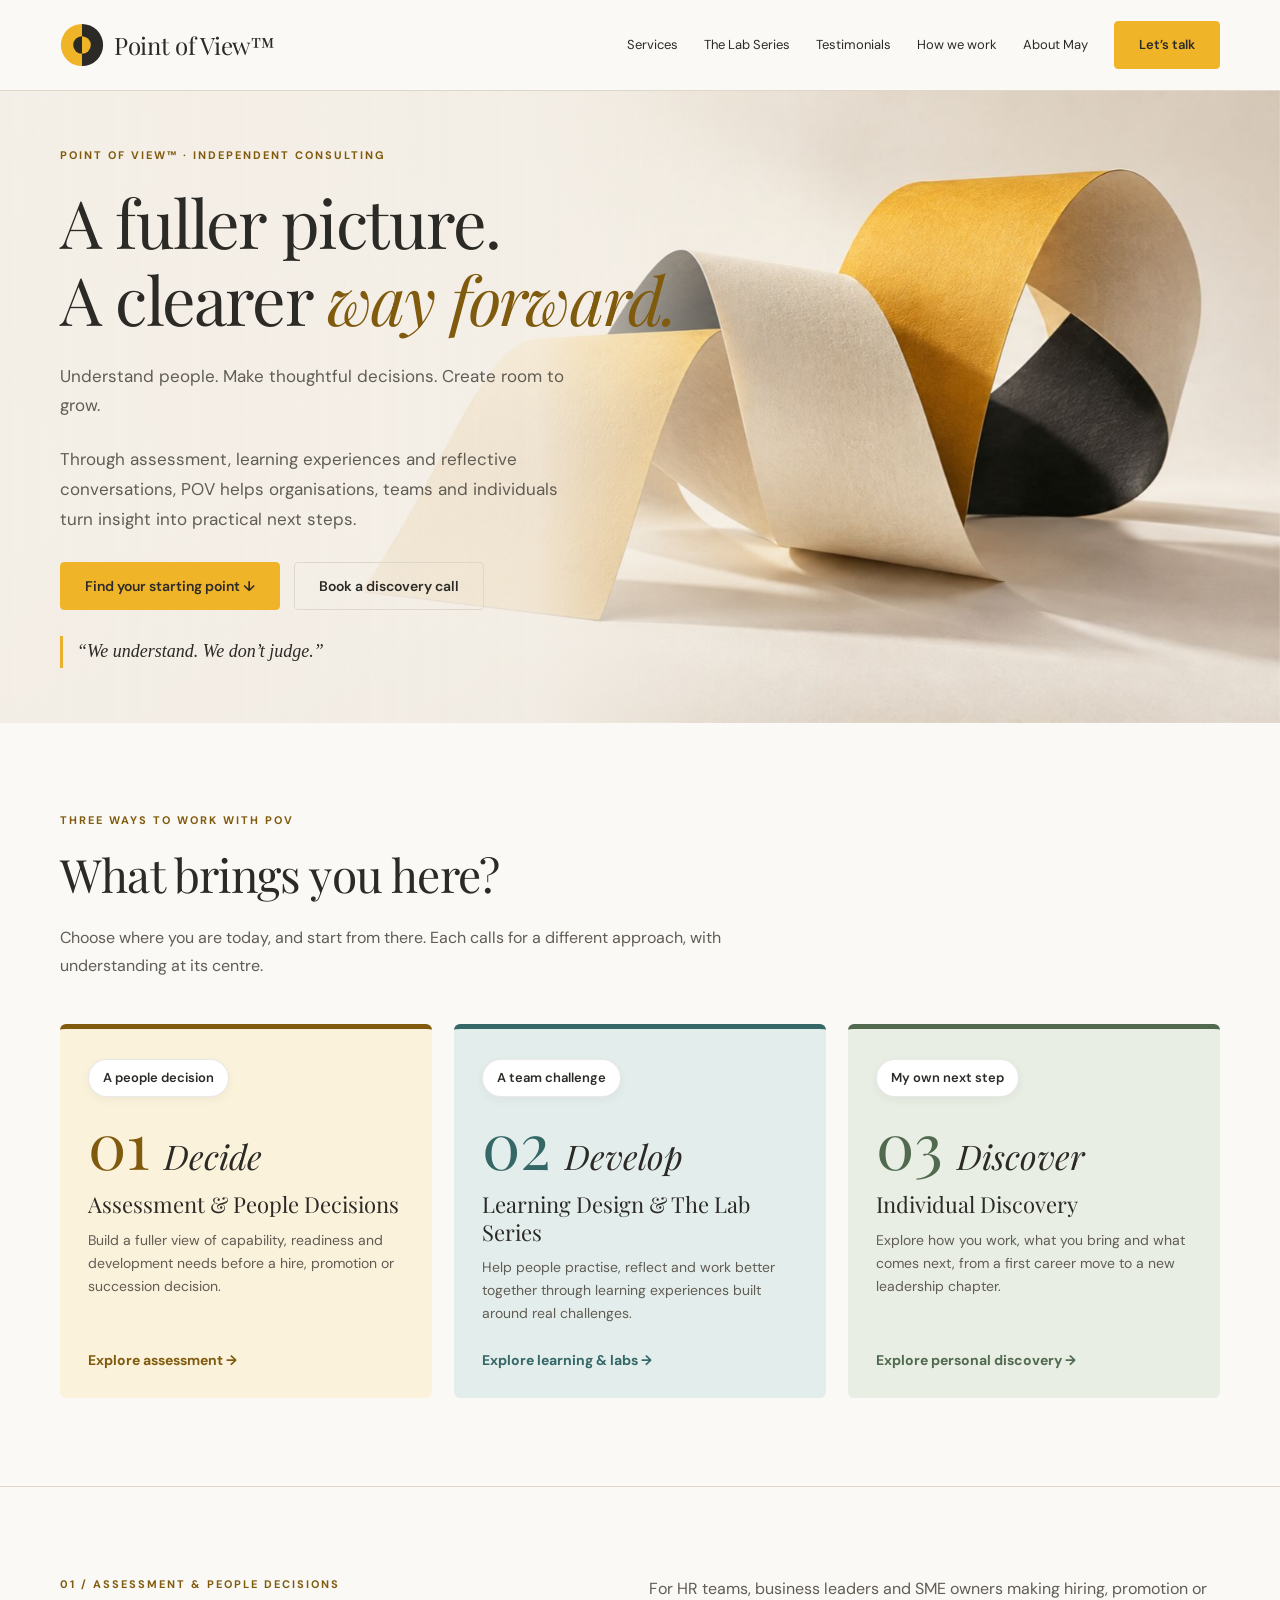
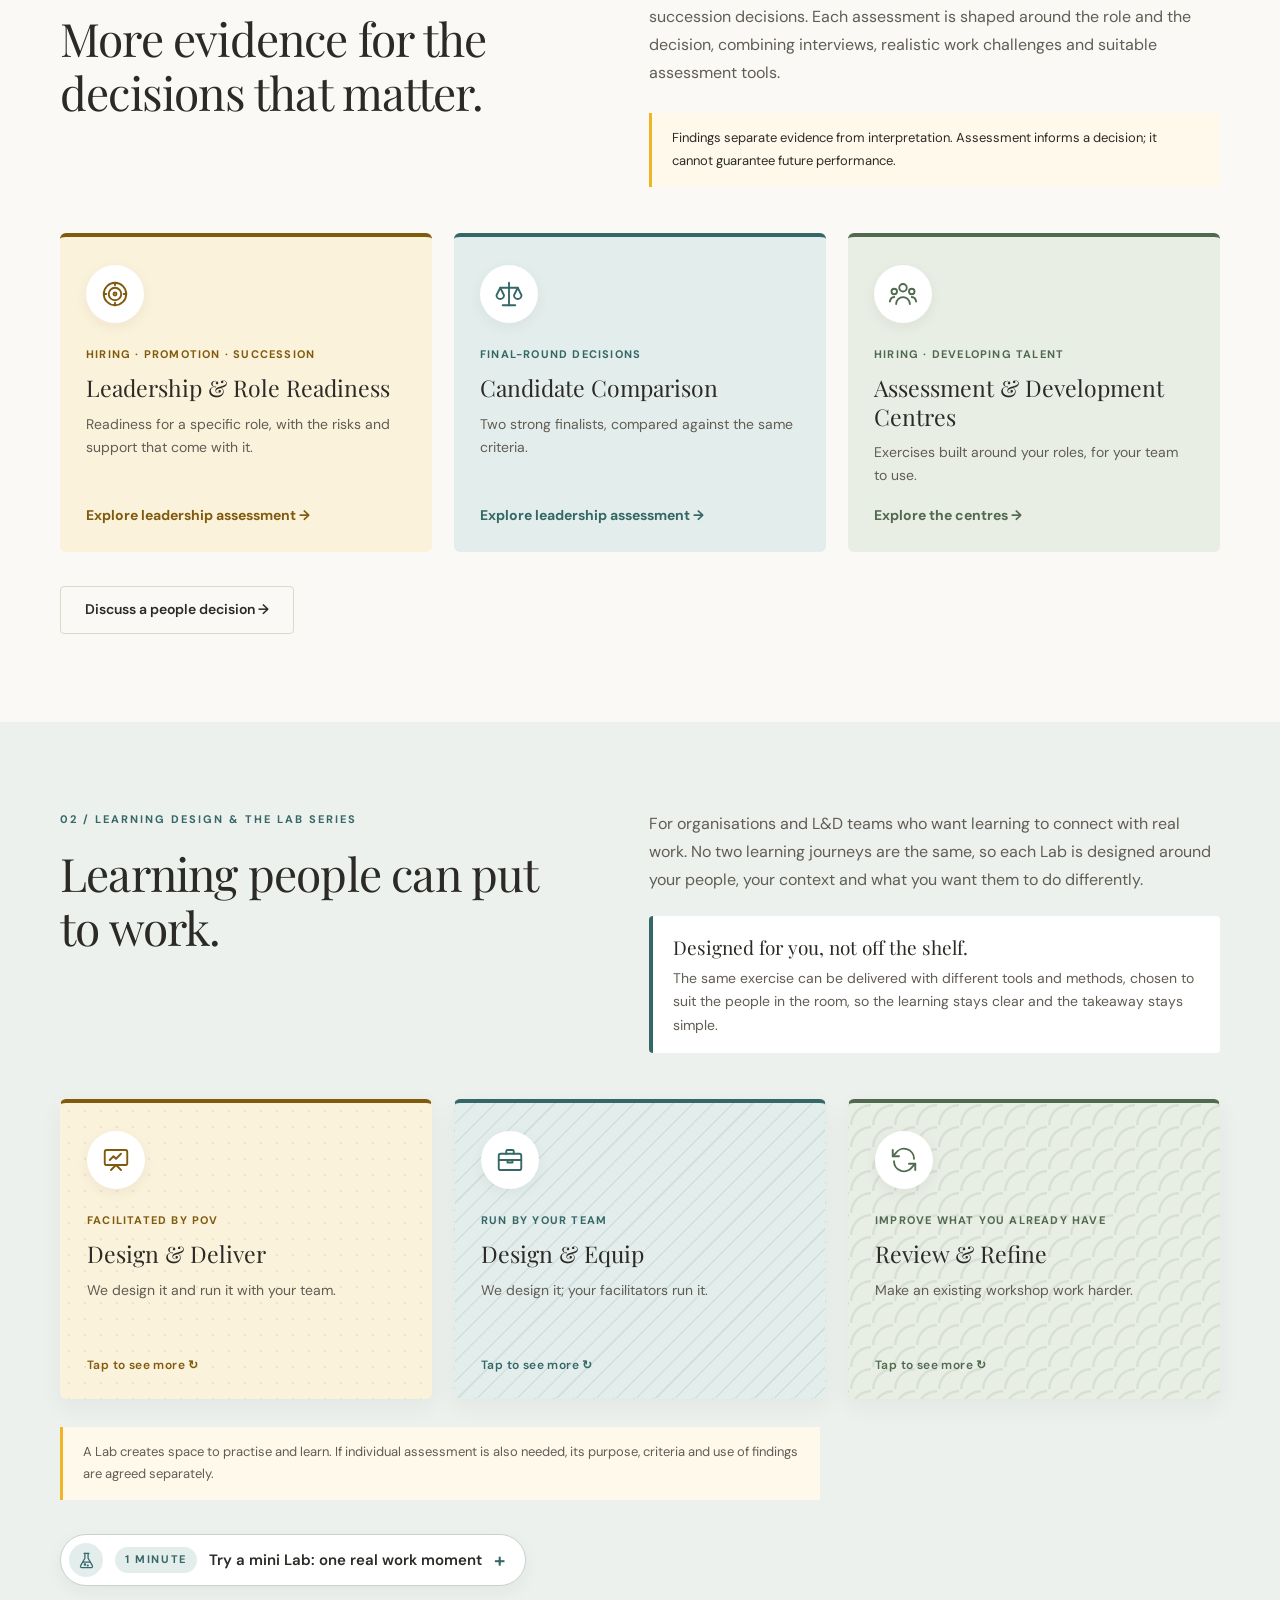
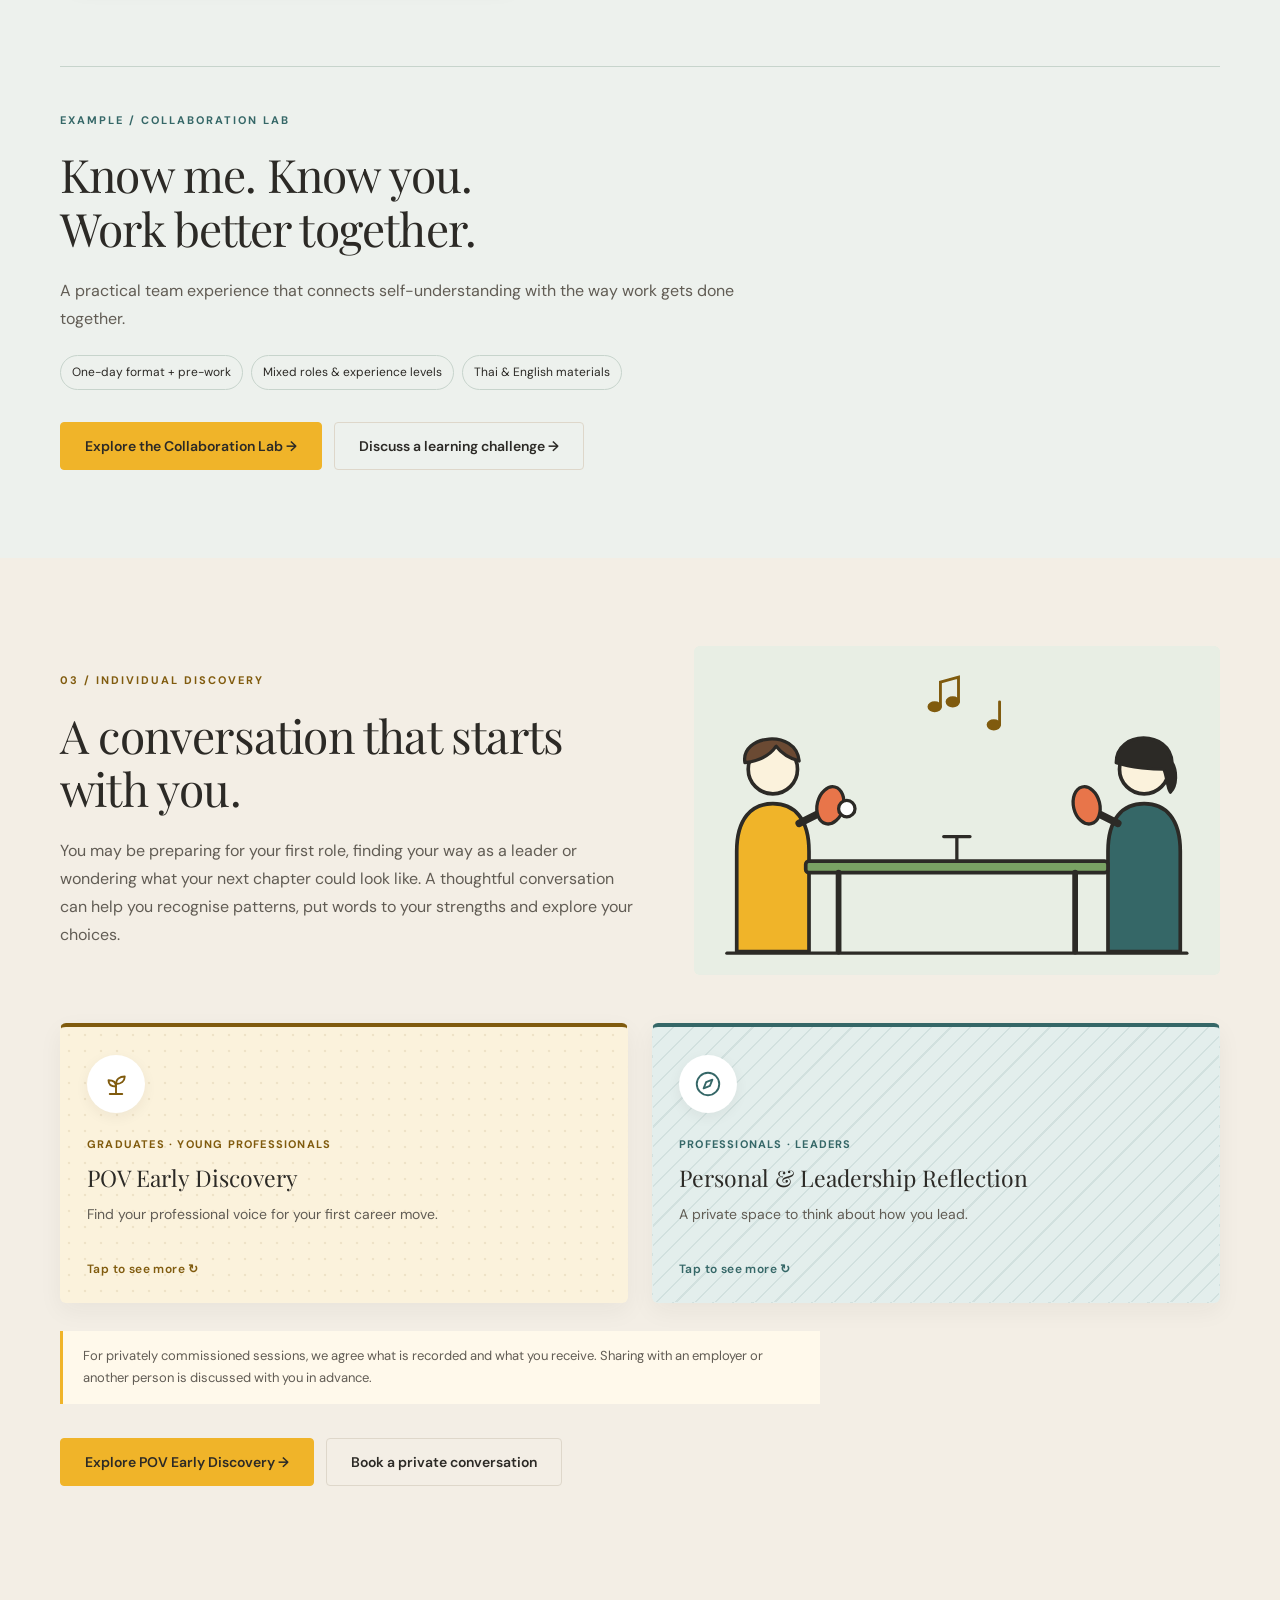
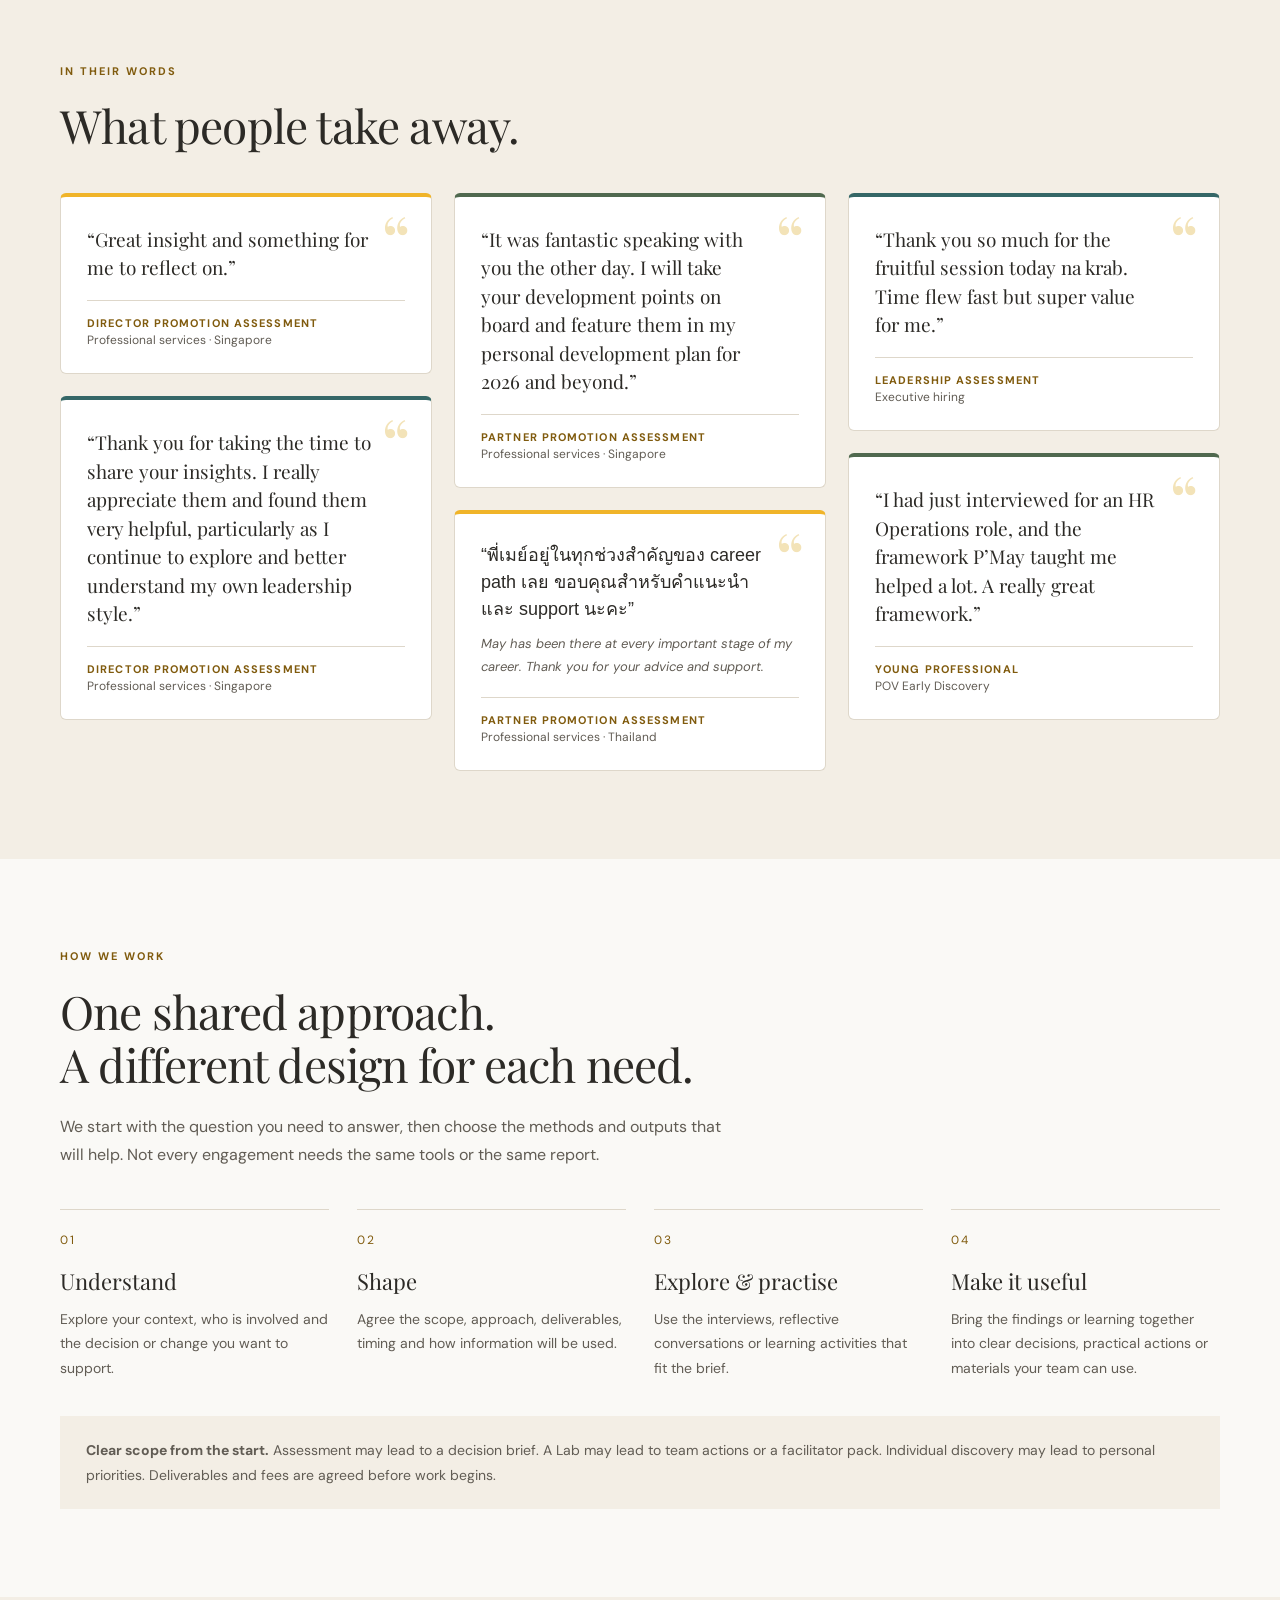
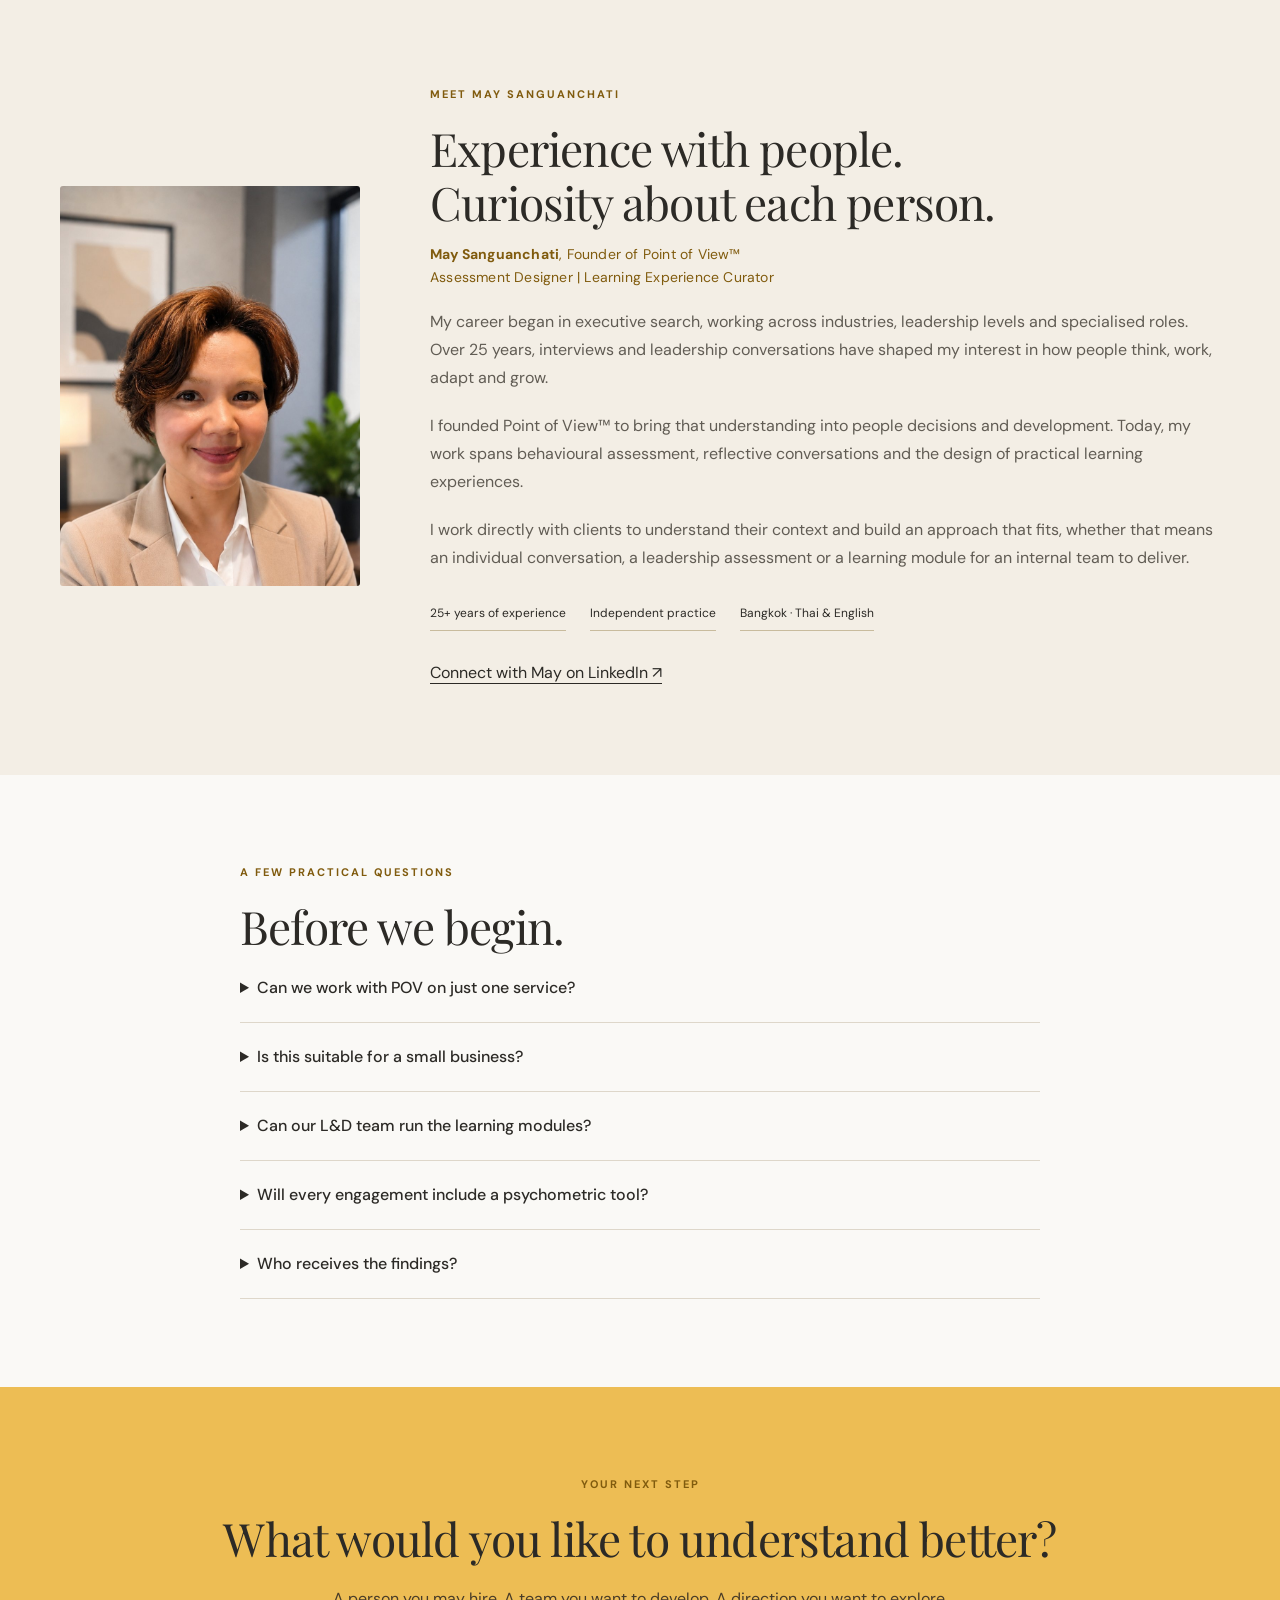
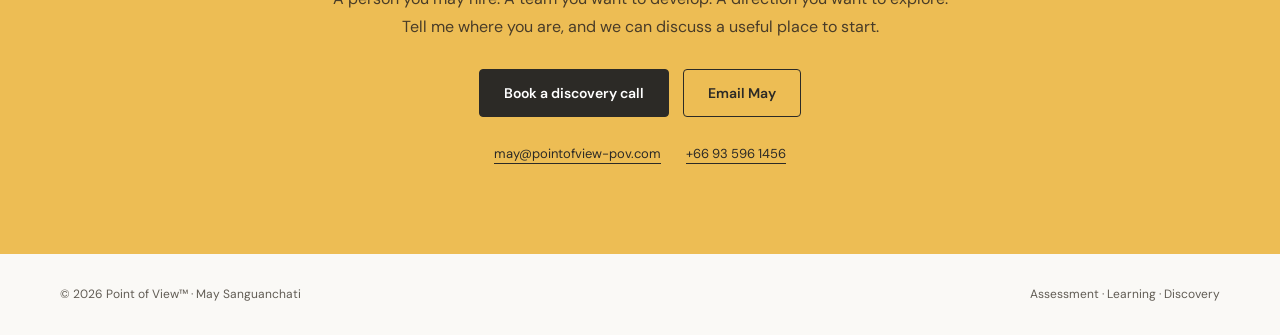
==== commit e4075ae2: "Update index.html" ====
--- a/index.html
+++ b/index.html
@@ -194,9 +194,18 @@
 .acard-link{margin-top:auto;padding-top:16px;font-size:14px;font-weight:700;color:var(--c)}
 @media(max-width:760px){.acards{grid-template-columns:1fr;gap:16px;margin-top:32px}}
 @media(prefers-reduced-motion:reduce){.acard{transition:none}}
+.conv{display:block;background:#e8eee4;height:auto!important}
+.bx{animation:bx 3.2s linear infinite}@keyframes bx{0%,100%{transform:translateX(0)}50%{transform:translateX(272px)}}
+.by{animation:by 3.2s infinite}@keyframes by{0%{transform:translateY(0);animation-timing-function:ease-in}35%{transform:translateY(54px);animation-timing-function:ease-out}50%{transform:translateY(0);animation-timing-function:ease-in}85%{transform:translateY(54px);animation-timing-function:ease-out}100%{transform:translateY(0)}}
+.padl{transform-origin:128px 216px;animation:padl 3.2s ease-in-out infinite}@keyframes padl{0%,100%{transform:rotate(-7deg)}12%,88%{transform:rotate(9deg)}}
+.padr{transform-origin:516px 216px;animation:padr 3.2s ease-in-out infinite}@keyframes padr{0%,100%{transform:rotate(-9deg)}38%{transform:rotate(-9deg)}50%{transform:rotate(7deg)}62%{transform:rotate(-9deg)}}
+.nt{animation:nt 3.2s ease-in-out infinite}.nt.n2{animation-delay:1.6s}@keyframes nt{0%,100%{opacity:.25;transform:translateY(4px)}50%{opacity:1;transform:translateY(-6px)}}
+@media(prefers-reduced-motion:reduce){.bx,.by,.padl,.padr,.nt{animation:none}}
+.brand{display:inline-flex;align-items:center;gap:10px;text-decoration:none;color:#2c2a26}.brand-mark{display:block;width:44px;height:44px;flex:0 0 44px}.brand-name{font-family:'Playfair Display',Georgia,serif;font-size:24px;line-height:1;letter-spacing:-.3px;white-space:nowrap}
+@media(max-width:760px){.brand-mark{width:38px;height:38px;flex-basis:38px}.brand-name{font-size:21px}}
 </style></head><body>
 <a class="skip" href="#main">Skip to content</a>
-<header><nav class="wrap" aria-label="Main navigation"><a class="brand" href="#main" aria-label="Point of View home"><img src="[data-uri]" alt="Point of View™"></a><button class="menu-toggle" aria-expanded="false" aria-controls="navigation">Menu</button><div class="nav-links" id="navigation"><a href="#services">Services</a><a href="#learning-labs">The Lab Series</a><a href="#testimonials">Testimonials</a><a href="#how-it-works">How we work</a><a href="#about">About May</a><a class="button" href="#contact">Let’s talk</a></div></nav></header>
+<header><nav class="wrap" aria-label="Main navigation"><a class="brand" href="#main" aria-label="Point of View home"><svg class="brand-mark" viewBox="0 0 100 100" aria-hidden="true"><path d="M50 2a48 48 0 0 0 0 96z" fill="#f0b429"/><path d="M50 2a48 48 0 0 1 0 96z" fill="#2c2a26"/><path d="M50 30a20 20 0 0 0 0 40z" fill="#2c2a26"/><path d="M50 30a20 20 0 0 1 0 40z" fill="#f0b429"/></svg><span class="brand-name">Point of View™</span></a><button class="menu-toggle" aria-expanded="false" aria-controls="navigation">Menu</button><div class="nav-links" id="navigation"><a href="#services">Services</a><a href="#learning-labs">The Lab Series</a><a href="#testimonials">Testimonials</a><a href="#how-it-works">How we work</a><a href="#about">About May</a><a class="button" href="#contact">Let’s talk</a></div></nav></header>
 <main id="main">
 <section class="hero" aria-labelledby="hero-title"><div class="wrap hero-grid"><div><div class="eyebrow">Point of View™ · Independent consulting</div><h1 id="hero-title">A fuller picture.<br>A clearer <em>way forward.</em></h1><p class="lead">Understand people. Make thoughtful decisions. Create room to grow.</p><p class="lead">Through assessment, learning experiences and reflective conversations, POV helps organisations, teams and individuals turn insight into practical next steps.</p><div class="actions"><a class="button" href="#services">Find your starting point ↓</a><a class="button secondary" href="https://bookings.cloud.microsoft/bookwithme/user/dbb37d5699684a3fbde76a75f43e4b06@pointofview-pov.com?anonymous&amp;ismsaljsauthenabled&amp;ep=pcard" target="_blank" rel="noopener">Book a discovery call</a></div><p class="hero-quote">“We understand. We don’t judge.”</p></div><figure class="hero-art"><img src="[data-uri]" alt="A folded ribbon in gold, cream and charcoal reveals different sides as it turns"></figure></div></section>
 <section class="section" id="services"><div class="wrap"><div class="eyebrow">Three ways to work with POV</div><h2>What brings you here?</h2><p class="intro">Choose where you are today, and start from there. Each calls for a different approach, with understanding at its centre.</p><div class="routes2">
@@ -247,7 +256,13 @@
 <div class="tags"><span>One-day format + pre-work</span><span>Mixed roles &amp; experience levels</span><span>Thai &amp; English materials</span></div>
 <div class="lab-close"><div class="flip-actions"><a class="button" href="/collaboration-lab/">Explore the Collaboration Lab →</a><a class="button secondary" href="mailto:may@pointofview-pov.com?subject=Learning%20and%20Lab%20enquiry">Discuss a learning challenge →</a></div></div>
 </div></section>
-<section class="section individual" id="for-individuals"><div class="wrap"><div class="id-top"><div><div class="eyebrow">03 / Individual Discovery</div><h2>A conversation that starts with you.</h2><p class="intro">You may be preparing for your first role, finding your way as a leader or wondering what your next chapter could look like. A thoughtful conversation can help you recognise patterns, put words to your strengths and explore your choices.</p></div><img class="photo id-photo" src="[data-uri]" alt="May in a consultation setting" loading="lazy"></div>
+<section class="section individual" id="for-individuals"><div class="wrap"><div class="id-top"><div><div class="eyebrow">03 / Individual Discovery</div><h2>A conversation that starts with you.</h2><p class="intro">You may be preparing for your first role, finding your way as a leader or wondering what your next chapter could look like. A thoughtful conversation can help you recognise patterns, put words to your strengths and explore your choices.</p></div><svg class="id-photo conv" viewBox="0 0 640 400" role="img" aria-label="Illustration of two people enjoying a friendly rally of table tennis, the ball bouncing back and forth between them"><rect width="640" height="400" fill="#e8eee4"/>
+<circle cx="96" cy="150" r="30" fill="#fbf2dc" stroke="#2c2a26" stroke-width="4.5"/><path d="M62 142c-6-34 62-42 66-2-14-4-22-10-28-18-8 12-20 18-38 20z" fill="#6b4a33" stroke="#2c2a26" stroke-width="4" stroke-linejoin="round"/><path d="M52 372v-122c0-40 18-58 44-58s44 18 44 58v122z" fill="#f0b429" stroke="#2c2a26" stroke-width="4.5" stroke-linejoin="round"/><circle cx="548" cy="150" r="30" fill="#fbf2dc" stroke="#2c2a26" stroke-width="4.5"/><path d="M514 142c0-40 66-40 68 0 6 10 6 28-2 36-4-6-4-20-8-28-12 0-40-2-58-8z" fill="#2c2a26" stroke="#2c2a26" stroke-width="4" stroke-linejoin="round"/><path d="M504 372v-122c0-40 18-58 44-58s44 18 44 58v122z" fill="#356767" stroke="#2c2a26" stroke-width="4.5" stroke-linejoin="round"/>
+<rect x="136" y="262" width="368" height="14" rx="4" fill="#7aa264" stroke="#2c2a26" stroke-width="4.5"/><path d="M320 262v-30M304 232h32" stroke="#2c2a26" stroke-width="4" stroke-linecap="round"/><path d="M176 276v96M464 276v96" stroke="#2c2a26" stroke-width="7" stroke-linecap="round"/><path d="M40 374h560" stroke="#2c2a26" stroke-width="4" stroke-linecap="round"/>
+<g class="padl"><path d="M128 216l28-14" stroke="#2c2a26" stroke-width="9" stroke-linecap="round"/><ellipse cx="166" cy="194" rx="16" ry="23" transform="rotate(14 166 194)" fill="#e8754a" stroke="#2c2a26" stroke-width="4"/></g>
+<g class="padr"><path d="M516 216l-28-14" stroke="#2c2a26" stroke-width="9" stroke-linecap="round"/><ellipse cx="478" cy="194" rx="16" ry="23" transform="rotate(-14 478 194)" fill="#e8754a" stroke="#2c2a26" stroke-width="4"/></g>
+<g class="bx"><g class="by"><circle cx="186" cy="198" r="10" fill="#fff" stroke="#2c2a26" stroke-width="4"/></g></g>
+<g fill="none" stroke="#805b0e" stroke-width="3.5" stroke-linecap="round"><path class="nt n1" d="M300 74v-30l22-6v30"/><ellipse class="nt n1" cx="293" cy="74" rx="7" ry="5" fill="#805b0e"/><ellipse class="nt n1" cx="315" cy="68" rx="7" ry="5" fill="#805b0e"/><path class="nt n2" d="M372 96v-28"/><ellipse class="nt n2" cx="365" cy="96" rx="7" ry="5" fill="#805b0e"/></g></svg></div>
 <div class="flip-grid id-grid"><button type="button" class="flip" aria-pressed="false"><span class="flip-inner">
 <span class="flip-face flip-front"><span class="flip-icon"><svg viewBox="0 0 24 24" fill="none" stroke="currentColor" stroke-width="1.5" stroke-linecap="round" stroke-linejoin="round" aria-hidden="true"><path d="M7 20h10"/><path d="M12 20v-8"/><path d="M12 12c0-4 3-6 7-6 0 4-3 6-7 6z"/><path d="M12 14c0-3-2-5-6-5 0 3 2 5 6 5z"/></svg></span><span class="small-label">Graduates · Young professionals</span><span class="flip-title">POV Early Discovery</span><span class="flip-teaser">Find your professional voice for your first career move.</span><span class="flip-hint">Tap to see more ↻</span></span>
 <span class="flip-face flip-back"><span class="flip-title">POV Early Discovery</span><span class="flip-desc">A 60-minute individual session to explore your experiences, recognise what you bring and find your professional voice. Interview practice and feedback can be included around your goals.</span><span class="flip-out"><strong>Focus:</strong> clearer examples of your strengths and practical next steps for your first career move.</span><span class="flip-hint">Tap to turn back ↺</span></span>
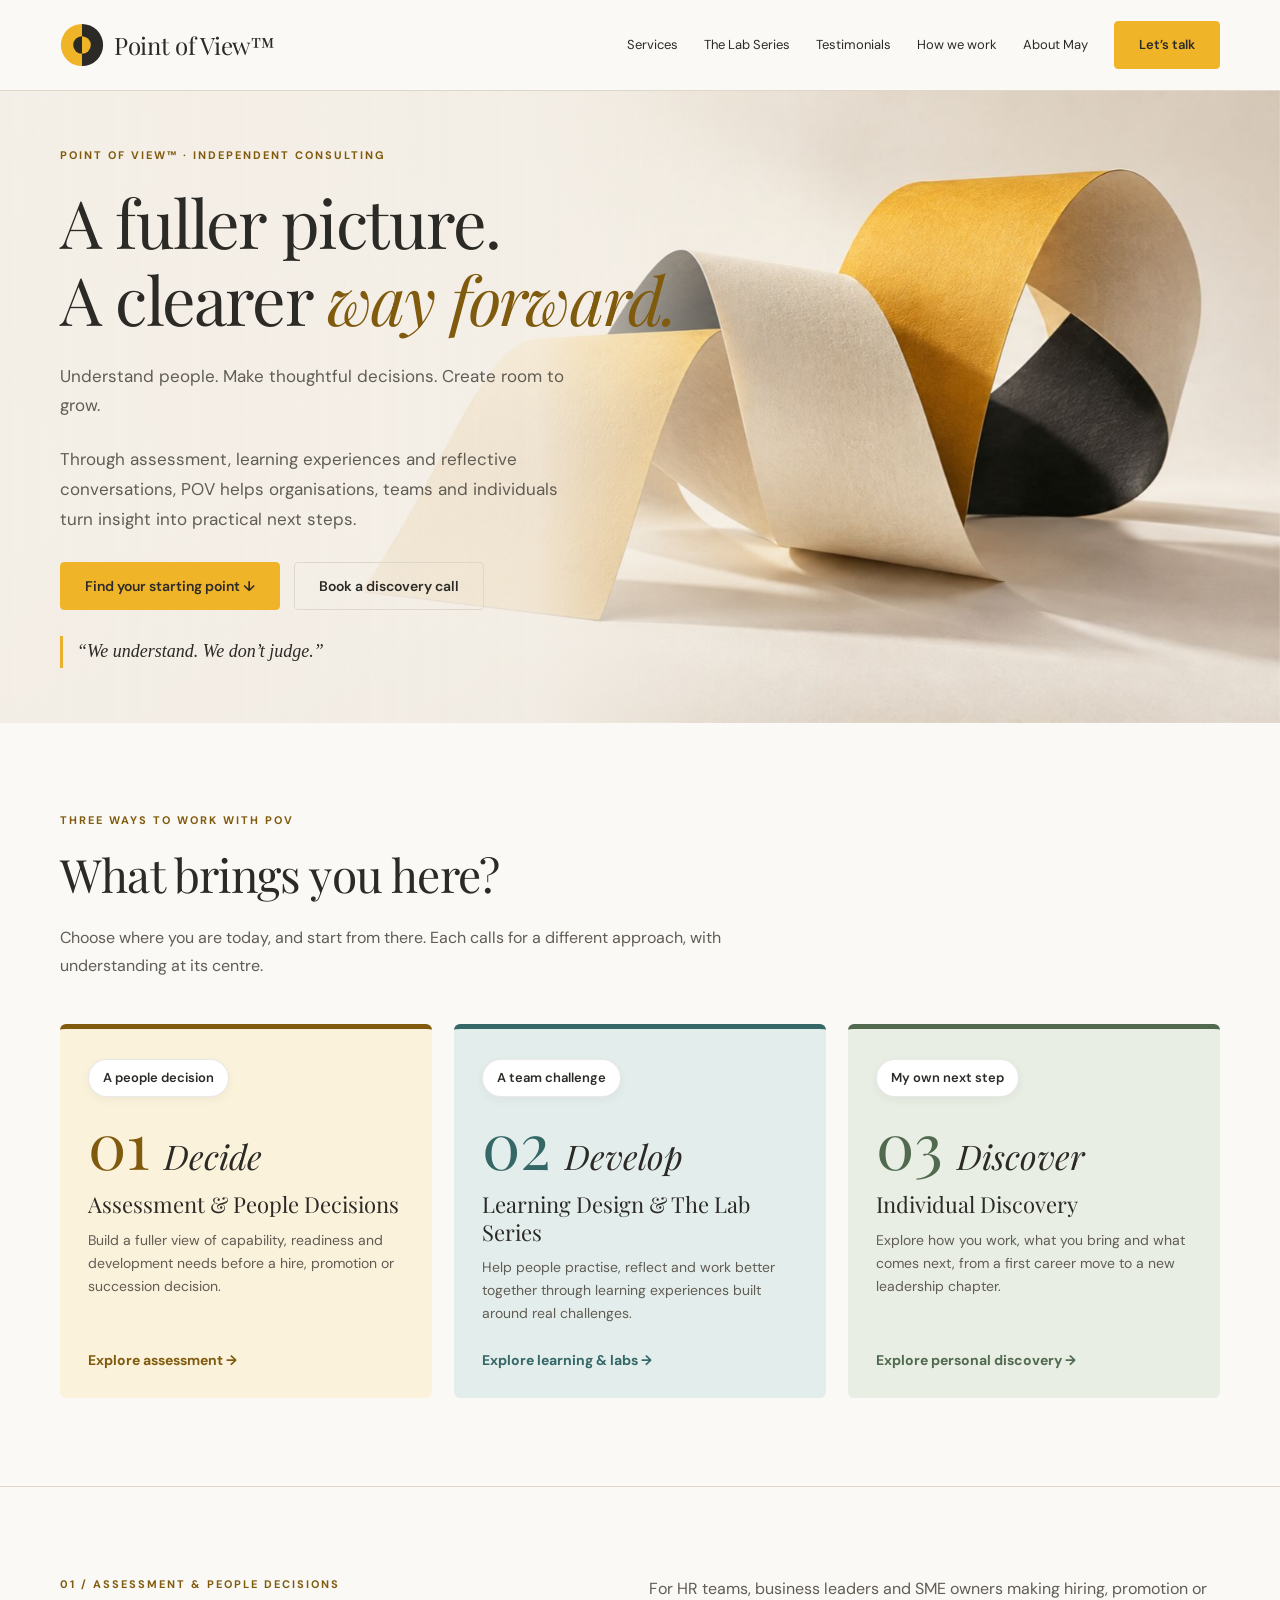
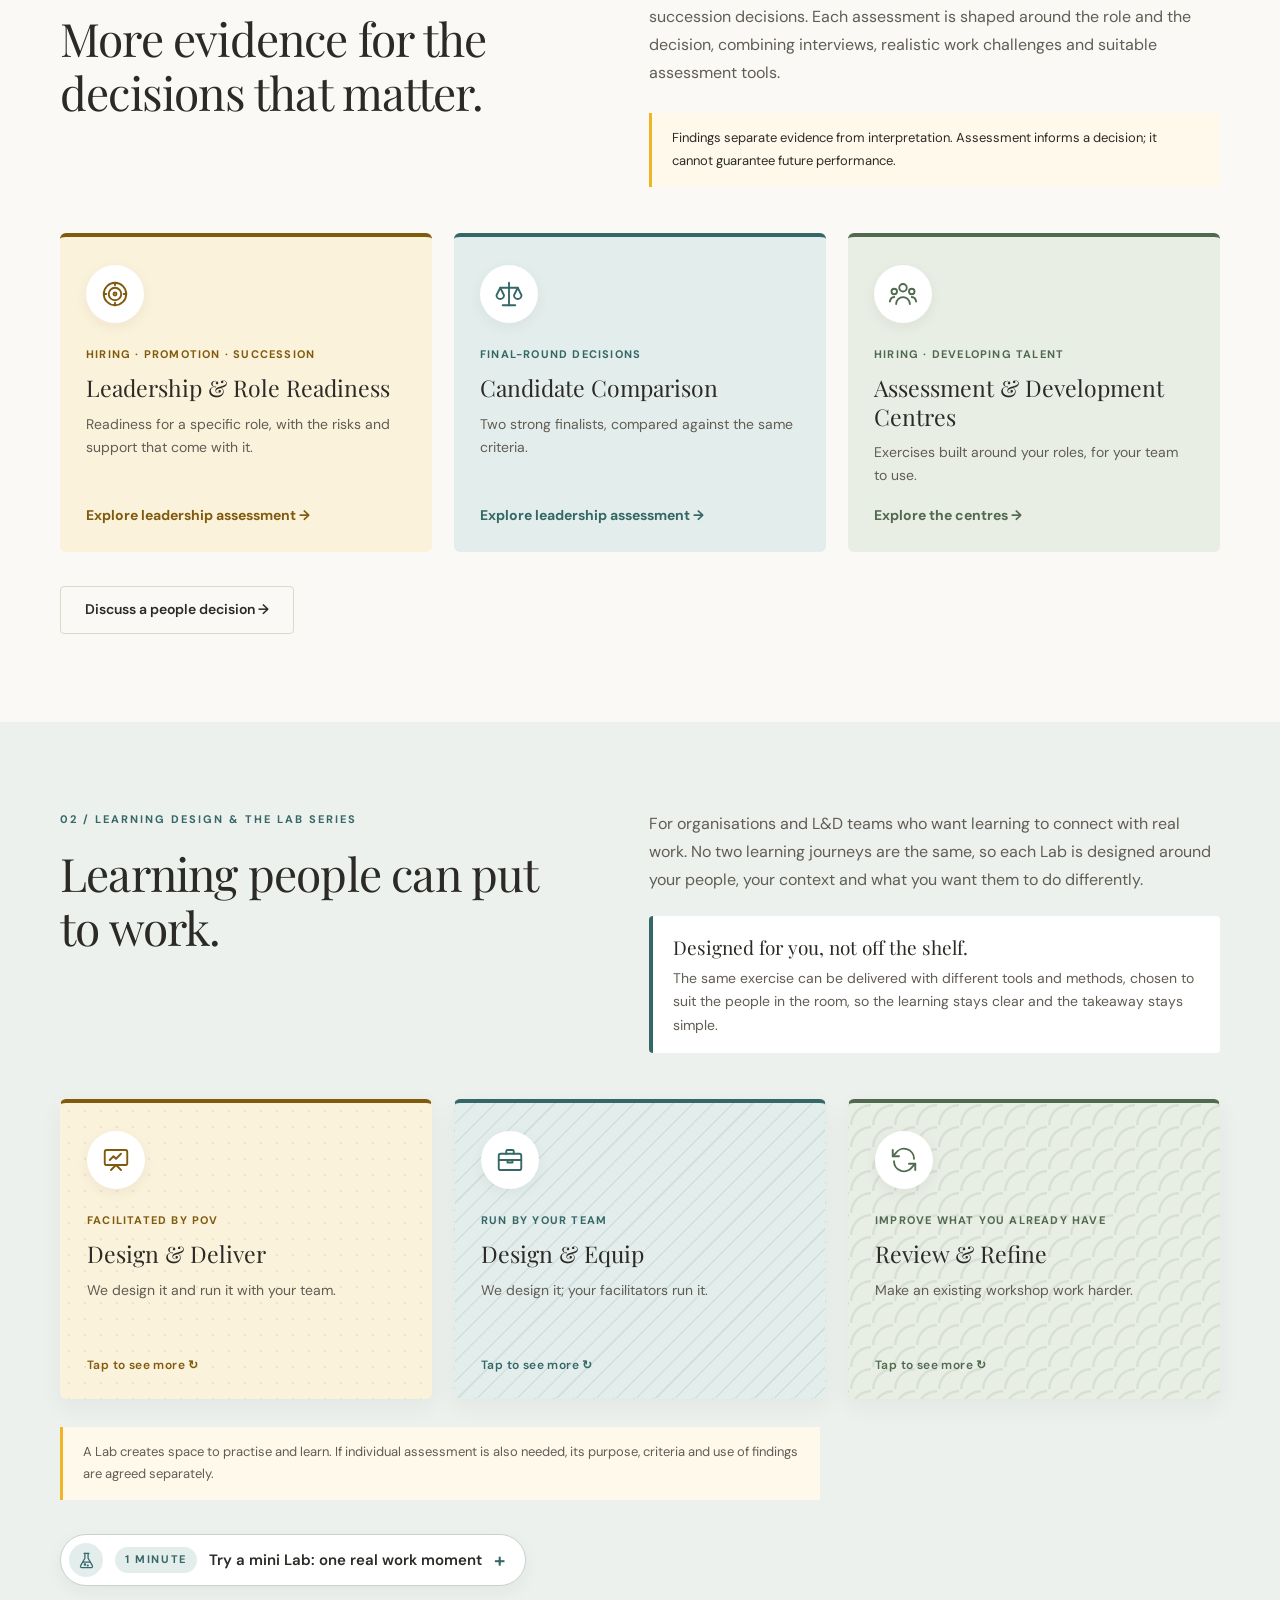
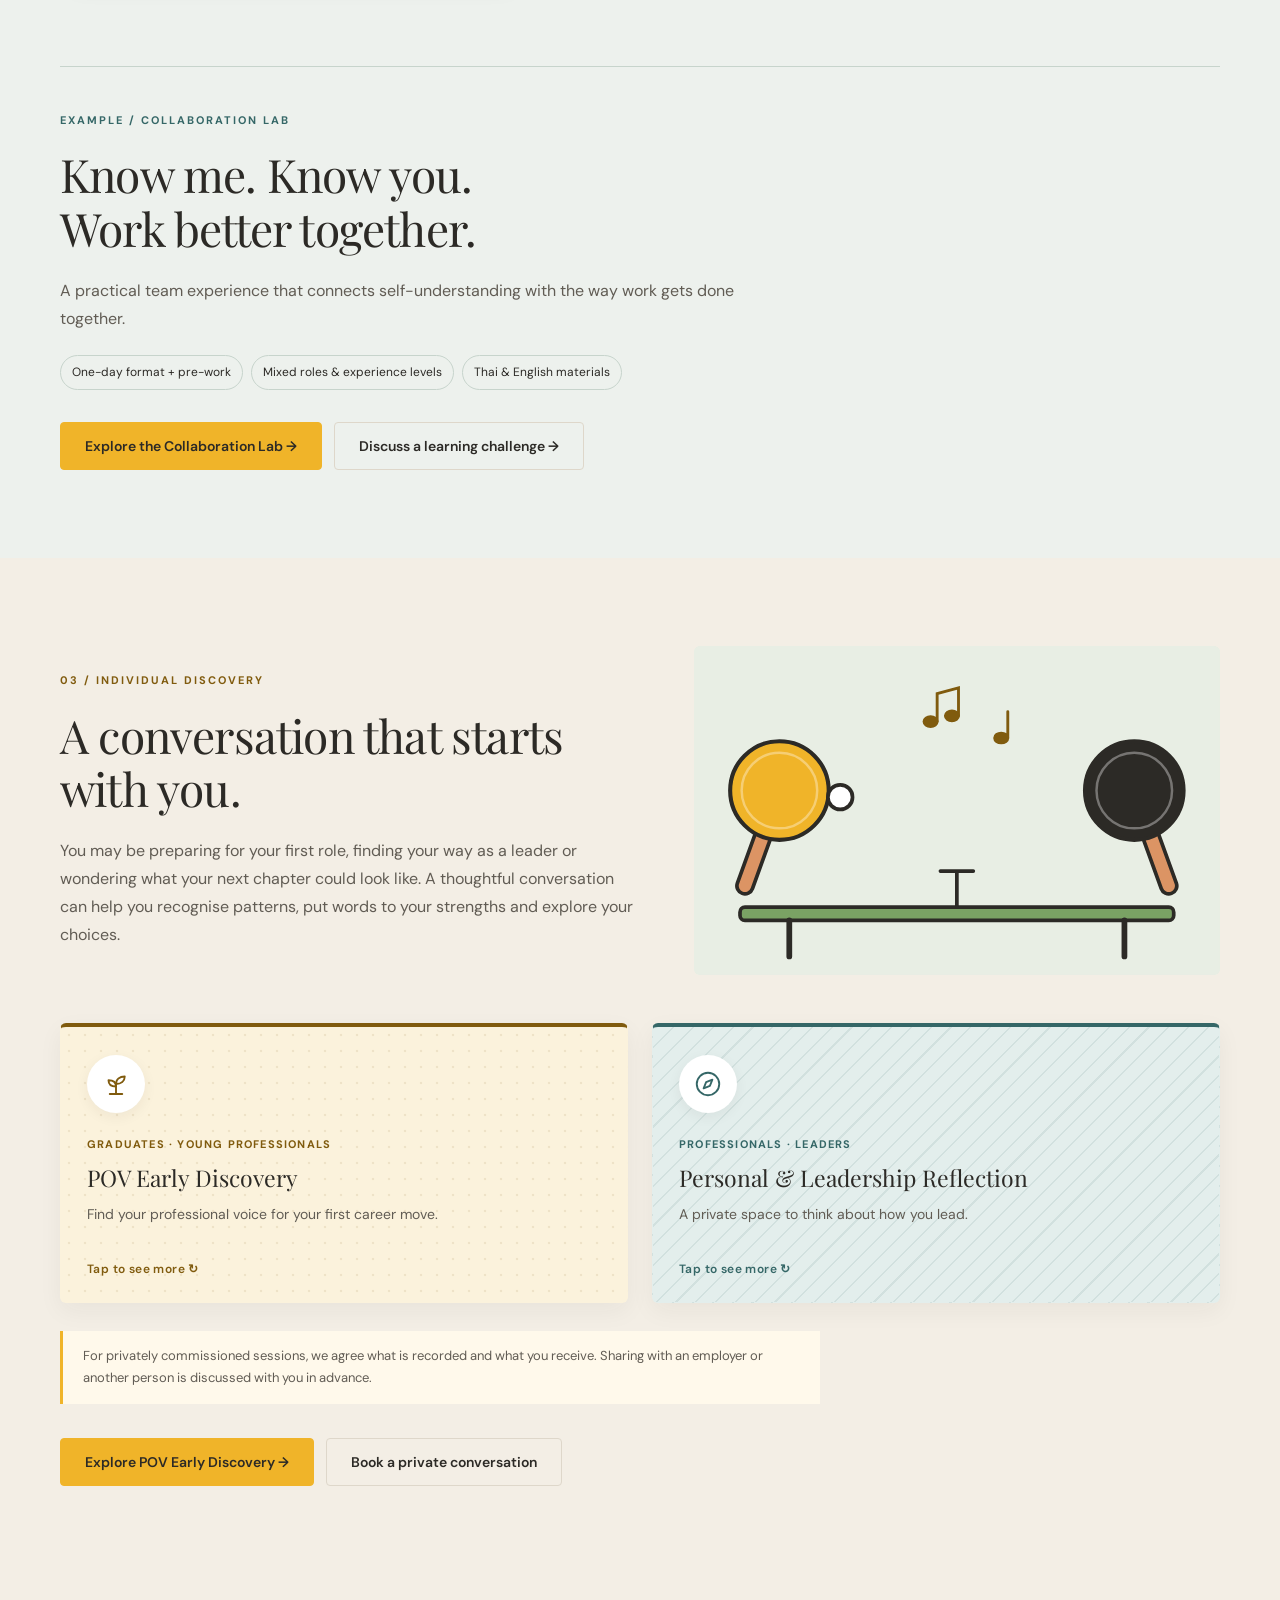
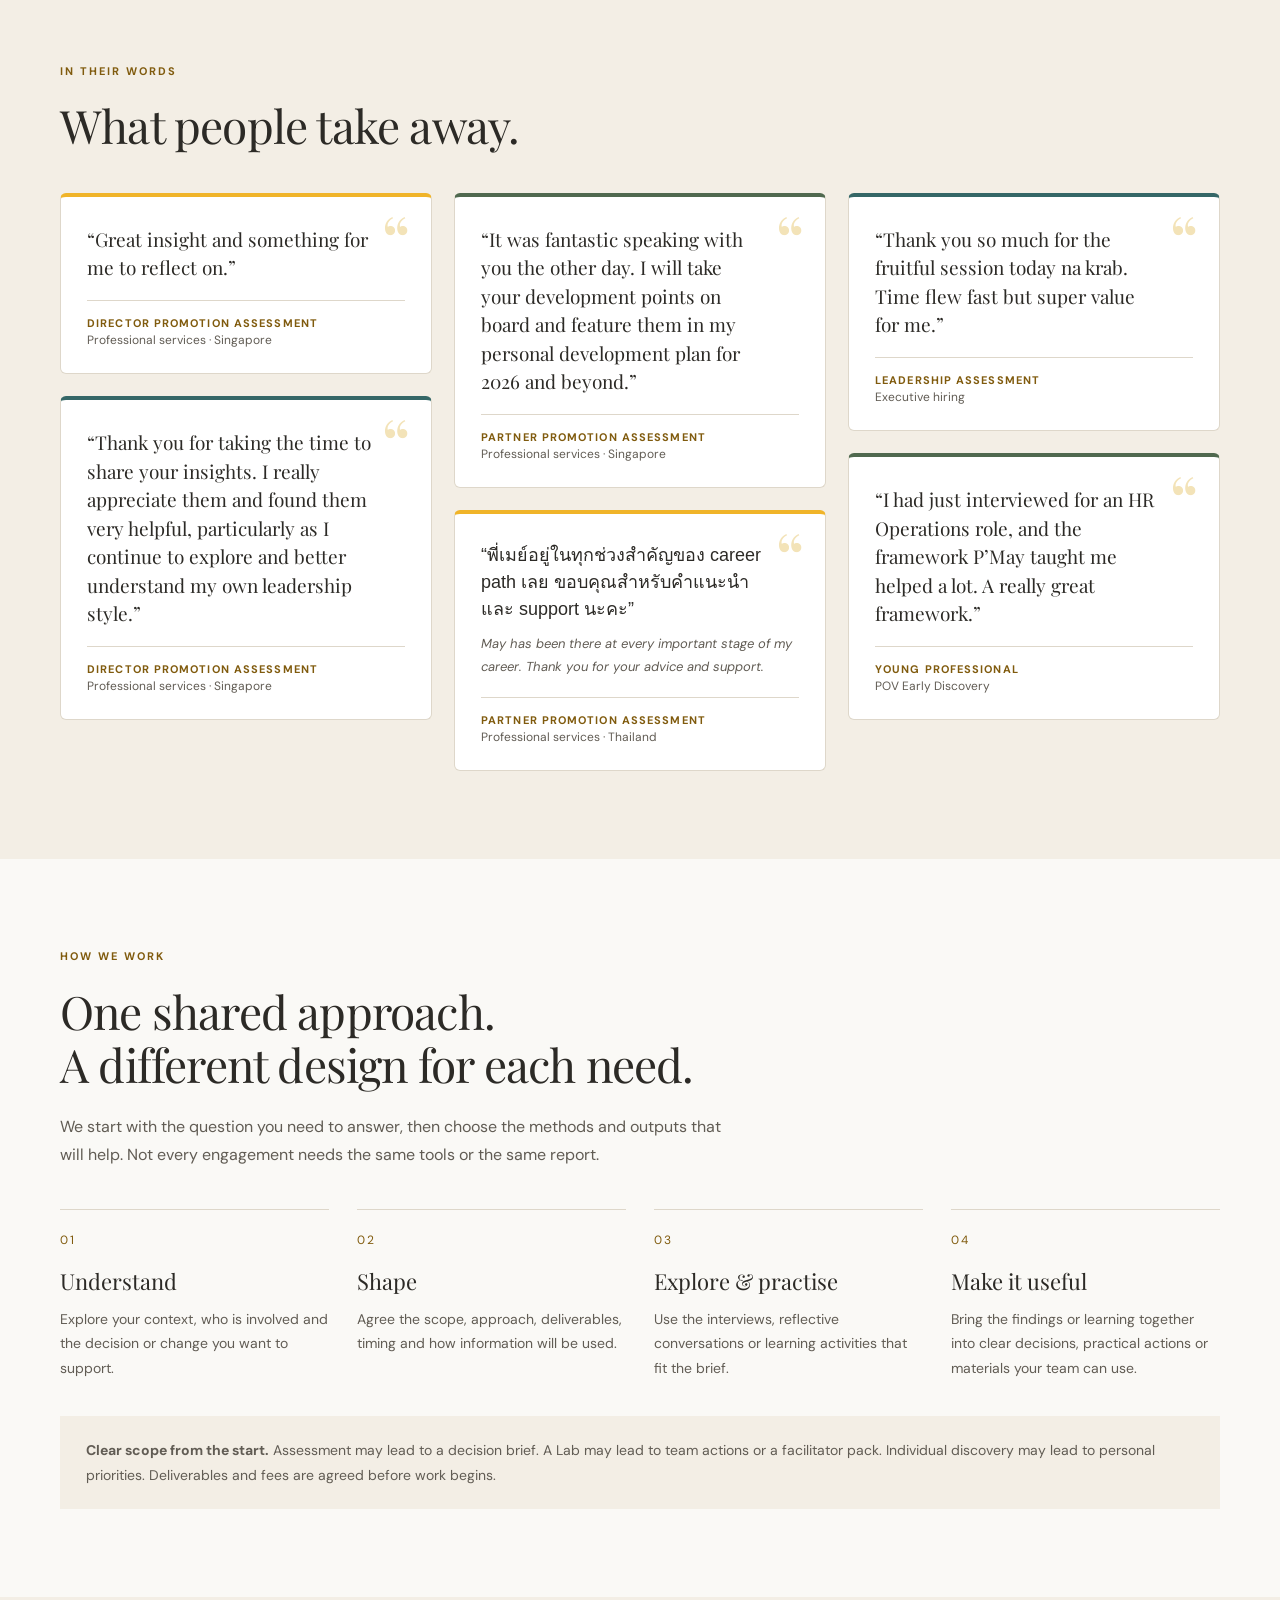
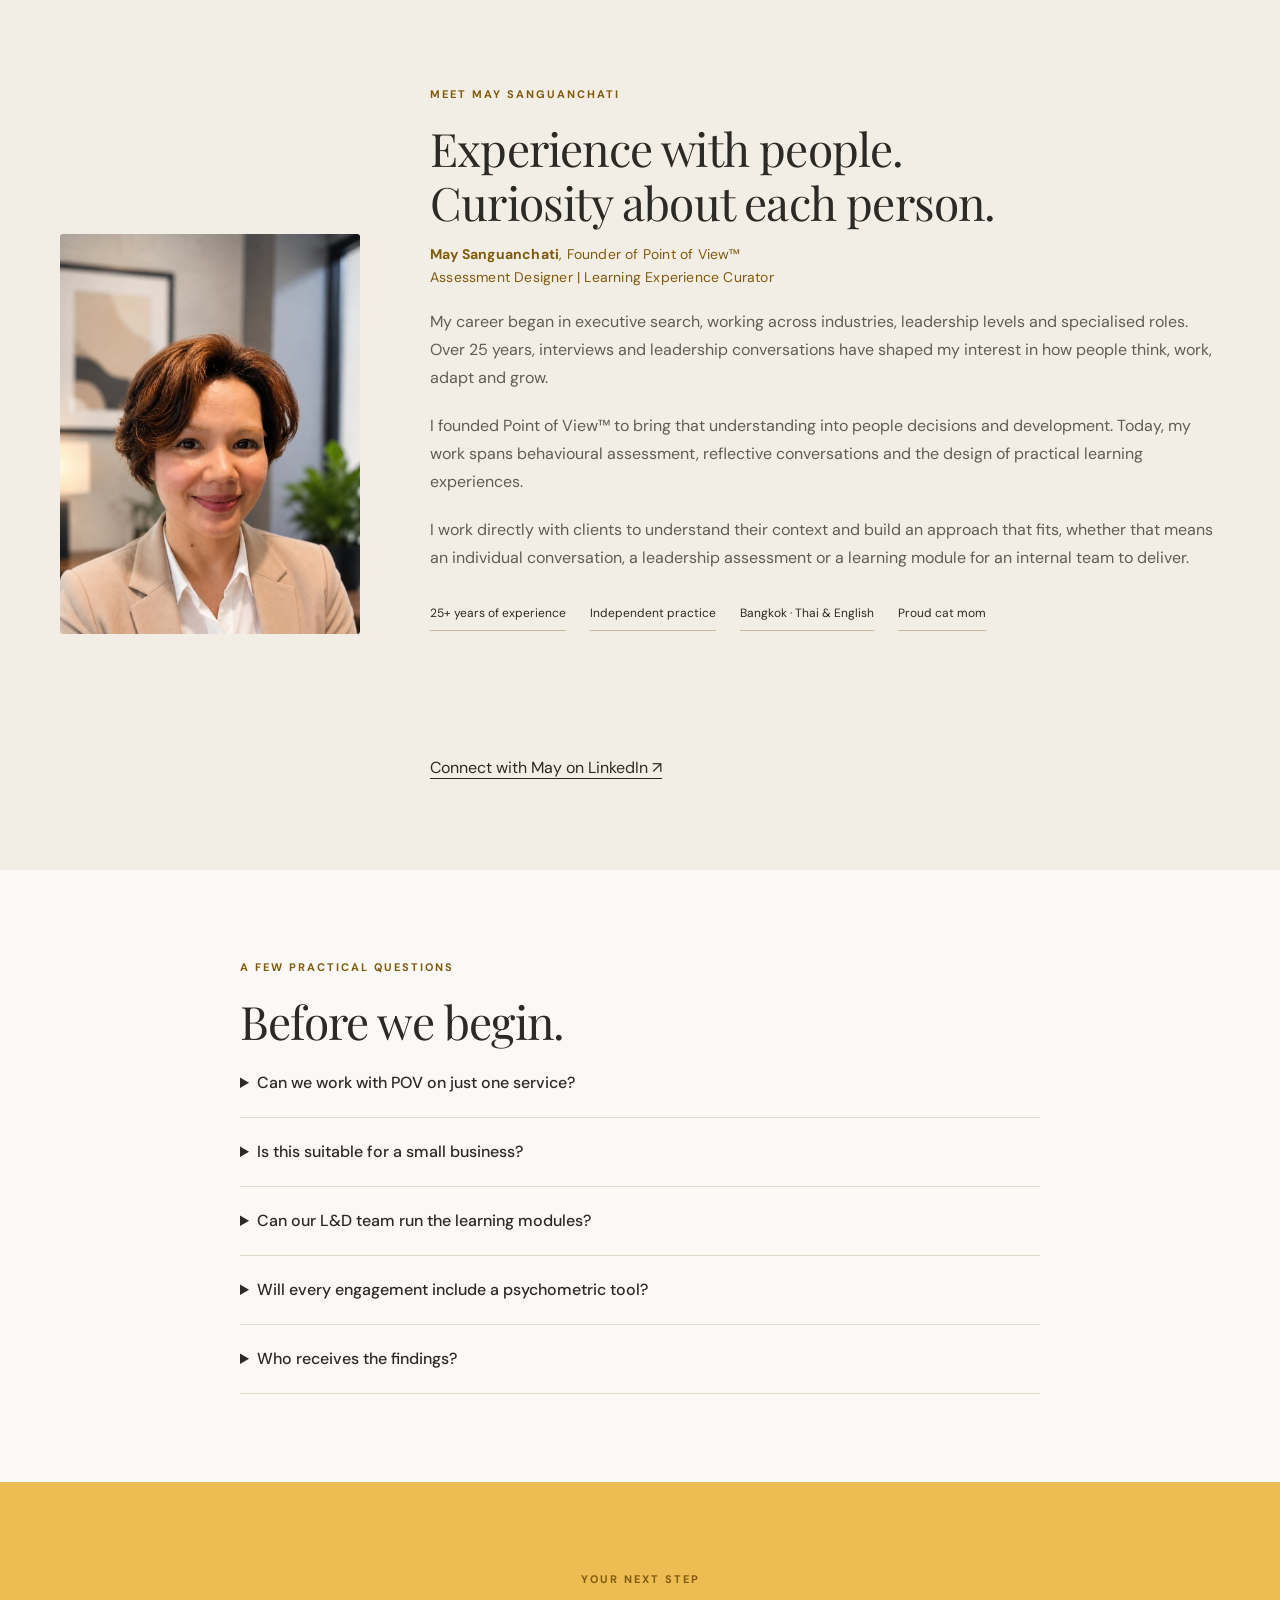
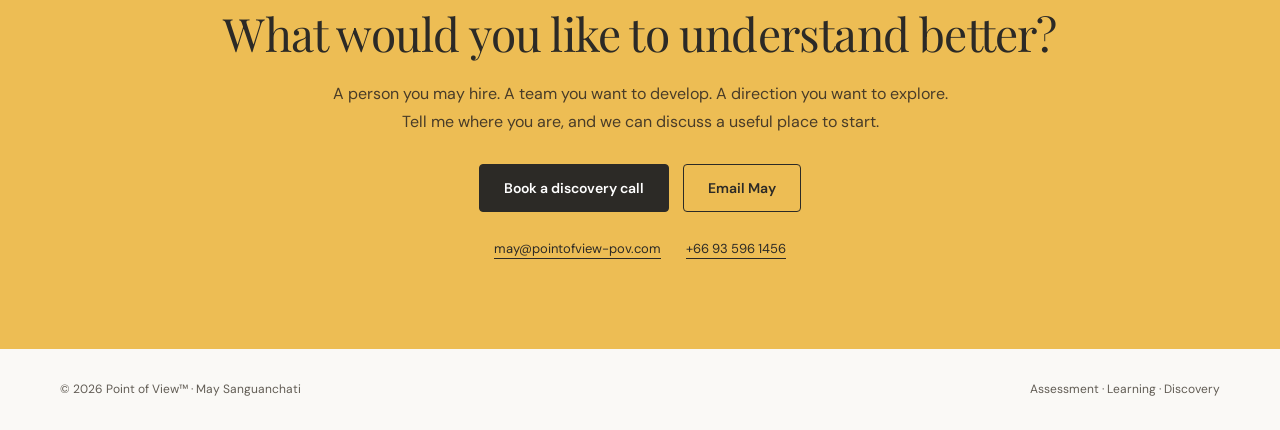
==== commit 3faeb9d1: "Update index.html" ====
--- a/index.html
+++ b/index.html
@@ -195,14 +195,18 @@
 @media(max-width:760px){.acards{grid-template-columns:1fr;gap:16px;margin-top:32px}}
 @media(prefers-reduced-motion:reduce){.acard{transition:none}}
 .conv{display:block;background:#e8eee4;height:auto!important}
-.bx{animation:bx 3.2s linear infinite}@keyframes bx{0%,100%{transform:translateX(0)}50%{transform:translateX(272px)}}
-.by{animation:by 3.2s infinite}@keyframes by{0%{transform:translateY(0);animation-timing-function:ease-in}35%{transform:translateY(54px);animation-timing-function:ease-out}50%{transform:translateY(0);animation-timing-function:ease-in}85%{transform:translateY(54px);animation-timing-function:ease-out}100%{transform:translateY(0)}}
-.padl{transform-origin:128px 216px;animation:padl 3.2s ease-in-out infinite}@keyframes padl{0%,100%{transform:rotate(-7deg)}12%,88%{transform:rotate(9deg)}}
-.padr{transform-origin:516px 216px;animation:padr 3.2s ease-in-out infinite}@keyframes padr{0%,100%{transform:rotate(-9deg)}38%{transform:rotate(-9deg)}50%{transform:rotate(7deg)}62%{transform:rotate(-9deg)}}
+.bx{animation:bx 3.2s linear infinite}@keyframes bx{0%,100%{transform:translateX(0)}50%{transform:translateX(284px)}}
+.by{animation:by 3.2s infinite}@keyframes by{0%{transform:translateY(0);animation-timing-function:ease-in}35%{transform:translateY(119px);animation-timing-function:ease-out}50%{transform:translateY(0);animation-timing-function:ease-in}85%{transform:translateY(119px);animation-timing-function:ease-out}100%{transform:translateY(0)}}
+.padl{transform-origin:62px 292px;animation:padl 3.2s ease-in-out infinite}@keyframes padl{0%,100%{transform:rotate(8deg)}14%,86%{transform:rotate(-7deg)}}
+.padr{transform-origin:578px 292px;animation:padr 3.2s ease-in-out infinite}@keyframes padr{0%,36%,64%,100%{transform:rotate(7deg)}50%{transform:rotate(-8deg)}}
 .nt{animation:nt 3.2s ease-in-out infinite}.nt.n2{animation-delay:1.6s}@keyframes nt{0%,100%{opacity:.25;transform:translateY(4px)}50%{opacity:1;transform:translateY(-6px)}}
 @media(prefers-reduced-motion:reduce){.bx,.by,.padl,.padr,.nt{animation:none}}
 .brand{display:inline-flex;align-items:center;gap:10px;text-decoration:none;color:#2c2a26}.brand-mark{display:block;width:44px;height:44px;flex:0 0 44px}.brand-name{font-family:'Playfair Display',Georgia,serif;font-size:24px;line-height:1;letter-spacing:-.3px;white-space:nowrap}
 @media(max-width:760px){.brand-mark{width:38px;height:38px;flex-basis:38px}.brand-name{font-size:21px}}
+.about{position:relative;overflow:hidden}.paws{display:block;width:min(100%,330px);height:auto;margin-top:26px}
+.paw{opacity:0;animation:paw 8s ease-in-out infinite}@keyframes paw{0%{opacity:0}4%{opacity:.75}45%{opacity:.75}56%,100%{opacity:0}}
+.paw.p1{animation-delay:0.0s}.paw.p2{animation-delay:0.5s}.paw.p3{animation-delay:1.0s}.paw.p4{animation-delay:1.5s}.paw.p5{animation-delay:2.0s}.paw.p6{animation-delay:2.5s}.paw.p7{animation-delay:3.0s}.paw.p8{animation-delay:3.5s}
+@media(prefers-reduced-motion:reduce){.paw{animation:none;opacity:.6}}
 </style></head><body>
 <a class="skip" href="#main">Skip to content</a>
 <header><nav class="wrap" aria-label="Main navigation"><a class="brand" href="#main" aria-label="Point of View home"><svg class="brand-mark" viewBox="0 0 100 100" aria-hidden="true"><path d="M50 2a48 48 0 0 0 0 96z" fill="#f0b429"/><path d="M50 2a48 48 0 0 1 0 96z" fill="#2c2a26"/><path d="M50 30a20 20 0 0 0 0 40z" fill="#2c2a26"/><path d="M50 30a20 20 0 0 1 0 40z" fill="#f0b429"/></svg><span class="brand-name">Point of View™</span></a><button class="menu-toggle" aria-expanded="false" aria-controls="navigation">Menu</button><div class="nav-links" id="navigation"><a href="#services">Services</a><a href="#learning-labs">The Lab Series</a><a href="#testimonials">Testimonials</a><a href="#how-it-works">How we work</a><a href="#about">About May</a><a class="button" href="#contact">Let’s talk</a></div></nav></header>
@@ -256,13 +260,11 @@
 <div class="tags"><span>One-day format + pre-work</span><span>Mixed roles &amp; experience levels</span><span>Thai &amp; English materials</span></div>
 <div class="lab-close"><div class="flip-actions"><a class="button" href="/collaboration-lab/">Explore the Collaboration Lab →</a><a class="button secondary" href="mailto:may@pointofview-pov.com?subject=Learning%20and%20Lab%20enquiry">Discuss a learning challenge →</a></div></div>
 </div></section>
-<section class="section individual" id="for-individuals"><div class="wrap"><div class="id-top"><div><div class="eyebrow">03 / Individual Discovery</div><h2>A conversation that starts with you.</h2><p class="intro">You may be preparing for your first role, finding your way as a leader or wondering what your next chapter could look like. A thoughtful conversation can help you recognise patterns, put words to your strengths and explore your choices.</p></div><svg class="id-photo conv" viewBox="0 0 640 400" role="img" aria-label="Illustration of two people enjoying a friendly rally of table tennis, the ball bouncing back and forth between them"><rect width="640" height="400" fill="#e8eee4"/>
-<circle cx="96" cy="150" r="30" fill="#fbf2dc" stroke="#2c2a26" stroke-width="4.5"/><path d="M62 142c-6-34 62-42 66-2-14-4-22-10-28-18-8 12-20 18-38 20z" fill="#6b4a33" stroke="#2c2a26" stroke-width="4" stroke-linejoin="round"/><path d="M52 372v-122c0-40 18-58 44-58s44 18 44 58v122z" fill="#f0b429" stroke="#2c2a26" stroke-width="4.5" stroke-linejoin="round"/><circle cx="548" cy="150" r="30" fill="#fbf2dc" stroke="#2c2a26" stroke-width="4.5"/><path d="M514 142c0-40 66-40 68 0 6 10 6 28-2 36-4-6-4-20-8-28-12 0-40-2-58-8z" fill="#2c2a26" stroke="#2c2a26" stroke-width="4" stroke-linejoin="round"/><path d="M504 372v-122c0-40 18-58 44-58s44 18 44 58v122z" fill="#356767" stroke="#2c2a26" stroke-width="4.5" stroke-linejoin="round"/>
-<rect x="136" y="262" width="368" height="14" rx="4" fill="#7aa264" stroke="#2c2a26" stroke-width="4.5"/><path d="M320 262v-30M304 232h32" stroke="#2c2a26" stroke-width="4" stroke-linecap="round"/><path d="M176 276v96M464 276v96" stroke="#2c2a26" stroke-width="7" stroke-linecap="round"/><path d="M40 374h560" stroke="#2c2a26" stroke-width="4" stroke-linecap="round"/>
-<g class="padl"><path d="M128 216l28-14" stroke="#2c2a26" stroke-width="9" stroke-linecap="round"/><ellipse cx="166" cy="194" rx="16" ry="23" transform="rotate(14 166 194)" fill="#e8754a" stroke="#2c2a26" stroke-width="4"/></g>
-<g class="padr"><path d="M516 216l-28-14" stroke="#2c2a26" stroke-width="9" stroke-linecap="round"/><ellipse cx="478" cy="194" rx="16" ry="23" transform="rotate(-14 478 194)" fill="#e8754a" stroke="#2c2a26" stroke-width="4"/></g>
-<g class="bx"><g class="by"><circle cx="186" cy="198" r="10" fill="#fff" stroke="#2c2a26" stroke-width="4"/></g></g>
-<g fill="none" stroke="#805b0e" stroke-width="3.5" stroke-linecap="round"><path class="nt n1" d="M300 74v-30l22-6v30"/><ellipse class="nt n1" cx="293" cy="74" rx="7" ry="5" fill="#805b0e"/><ellipse class="nt n1" cx="315" cy="68" rx="7" ry="5" fill="#805b0e"/><path class="nt n2" d="M372 96v-28"/><ellipse class="nt n2" cx="365" cy="96" rx="7" ry="5" fill="#805b0e"/></g></svg></div>
+<section class="section individual" id="for-individuals"><div class="wrap"><div class="id-top"><div><div class="eyebrow">03 / Individual Discovery</div><h2>A conversation that starts with you.</h2><p class="intro">You may be preparing for your first role, finding your way as a leader or wondering what your next chapter could look like. A thoughtful conversation can help you recognise patterns, put words to your strengths and explore your choices.</p></div><svg class="id-photo conv" viewBox="0 0 640 400" role="img" aria-label="Illustration of two table tennis bats keeping a friendly rally going, the ball bouncing back and forth"><rect width="640" height="400" fill="#e8eee4"/>
+<rect x="56" y="318" width="528" height="16" rx="6" fill="#7aa264" stroke="#2c2a26" stroke-width="4.5"/><path d="M320 318v-44M300 274h40" stroke="#2c2a26" stroke-width="4.5" stroke-linecap="round"/><path d="M116 334v44M524 334v44" stroke="#2c2a26" stroke-width="7" stroke-linecap="round"/>
+<g class="padl"><path d="M104 176L62 292" stroke="#2c2a26" stroke-width="24" stroke-linecap="round"/><path d="M104 176L62 292" stroke="#dc9464" stroke-width="15" stroke-linecap="round"/><circle cx="104" cy="176" r="60" fill="#f0b429" stroke="#2c2a26" stroke-width="5"/><circle cx="104" cy="176" r="46" fill="none" stroke="#fff" stroke-opacity=".35" stroke-width="3"/></g><g class="padr"><path d="M536 176L578 292" stroke="#2c2a26" stroke-width="24" stroke-linecap="round"/><path d="M536 176L578 292" stroke="#dc9464" stroke-width="15" stroke-linecap="round"/><circle cx="536" cy="176" r="60" fill="#2c2a26" stroke="#2c2a26" stroke-width="5"/><circle cx="536" cy="176" r="46" fill="none" stroke="#fff" stroke-opacity=".35" stroke-width="3"/></g>
+<g class="bx"><g class="by"><circle cx="178" cy="184" r="15" fill="#fff" stroke="#2c2a26" stroke-width="4.5"/></g></g>
+<g fill="none" stroke="#805b0e" stroke-width="3.5" stroke-linecap="round"><path class="nt n1" d="M296 92v-34l26-7v34"/><ellipse class="nt n1" cx="288" cy="92" rx="8" ry="6" fill="#805b0e"/><ellipse class="nt n1" cx="314" cy="85" rx="8" ry="6" fill="#805b0e"/><path class="nt n2" d="M382 112v-32"/><ellipse class="nt n2" cx="374" cy="112" rx="8" ry="6" fill="#805b0e"/></g></svg></div>
 <div class="flip-grid id-grid"><button type="button" class="flip" aria-pressed="false"><span class="flip-inner">
 <span class="flip-face flip-front"><span class="flip-icon"><svg viewBox="0 0 24 24" fill="none" stroke="currentColor" stroke-width="1.5" stroke-linecap="round" stroke-linejoin="round" aria-hidden="true"><path d="M7 20h10"/><path d="M12 20v-8"/><path d="M12 12c0-4 3-6 7-6 0 4-3 6-7 6z"/><path d="M12 14c0-3-2-5-6-5 0 3 2 5 6 5z"/></svg></span><span class="small-label">Graduates · Young professionals</span><span class="flip-title">POV Early Discovery</span><span class="flip-teaser">Find your professional voice for your first career move.</span><span class="flip-hint">Tap to see more ↻</span></span>
 <span class="flip-face flip-back"><span class="flip-title">POV Early Discovery</span><span class="flip-desc">A 60-minute individual session to explore your experiences, recognise what you bring and find your professional voice. Interview practice and feedback can be included around your goals.</span><span class="flip-out"><strong>Focus:</strong> clearer examples of your strengths and practical next steps for your first career move.</span><span class="flip-hint">Tap to turn back ↺</span></span>
@@ -284,7 +286,7 @@
 <div class="step"><div class="number">03</div><h3>Explore &amp; practise</h3><p>Use the interviews, reflective conversations or learning activities that fit the brief.</p></div>
 <div class="step"><div class="number">04</div><h3>Make it useful</h3><p>Bring the findings or learning together into clear decisions, practical actions or materials your team can use.</p></div>
 </div><p class="scope"><strong>Clear scope from the start.</strong> Assessment may lead to a decision brief. A Lab may lead to team actions or a facilitator pack. Individual discovery may lead to personal priorities. Deliverables and fees are agreed before work begins.</p></div></section>
-<section class="section about" id="about"><div class="wrap about-grid"><img class="portrait" src="[data-uri]" alt="May Sanguanchati, founder of Point of View" loading="lazy"><div><div class="eyebrow">Meet May Sanguanchati</div><h2>Experience with people.<br>Curiosity about each person.</h2><p class="role-line"><strong>May Sanguanchati</strong>, Founder of Point of View™<br>Assessment Designer | Learning Experience Curator</p><p>My career began in executive search, working across industries, leadership levels and specialised roles. Over 25 years, interviews and leadership conversations have shaped my interest in how people think, work, adapt and grow.</p><p>I founded Point of View™ to bring that understanding into people decisions and development. Today, my work spans behavioural assessment, reflective conversations and the design of practical learning experiences.</p><p>I work directly with clients to understand their context and build an approach that fits, whether that means an individual conversation, a leadership assessment or a learning module for an internal team to deliver.</p><div class="credentials"><span>25+ years of experience</span><span>Independent practice</span><span>Bangkok · Thai &amp; English</span></div><div class="actions"><a href="https://linkedin.com/in/may-sanguanchati/" target="_blank" rel="noopener">Connect with May on LinkedIn ↗</a></div></div></div></section>
+<section class="section about" id="about"><div class="wrap about-grid"><img class="portrait" src="[data-uri]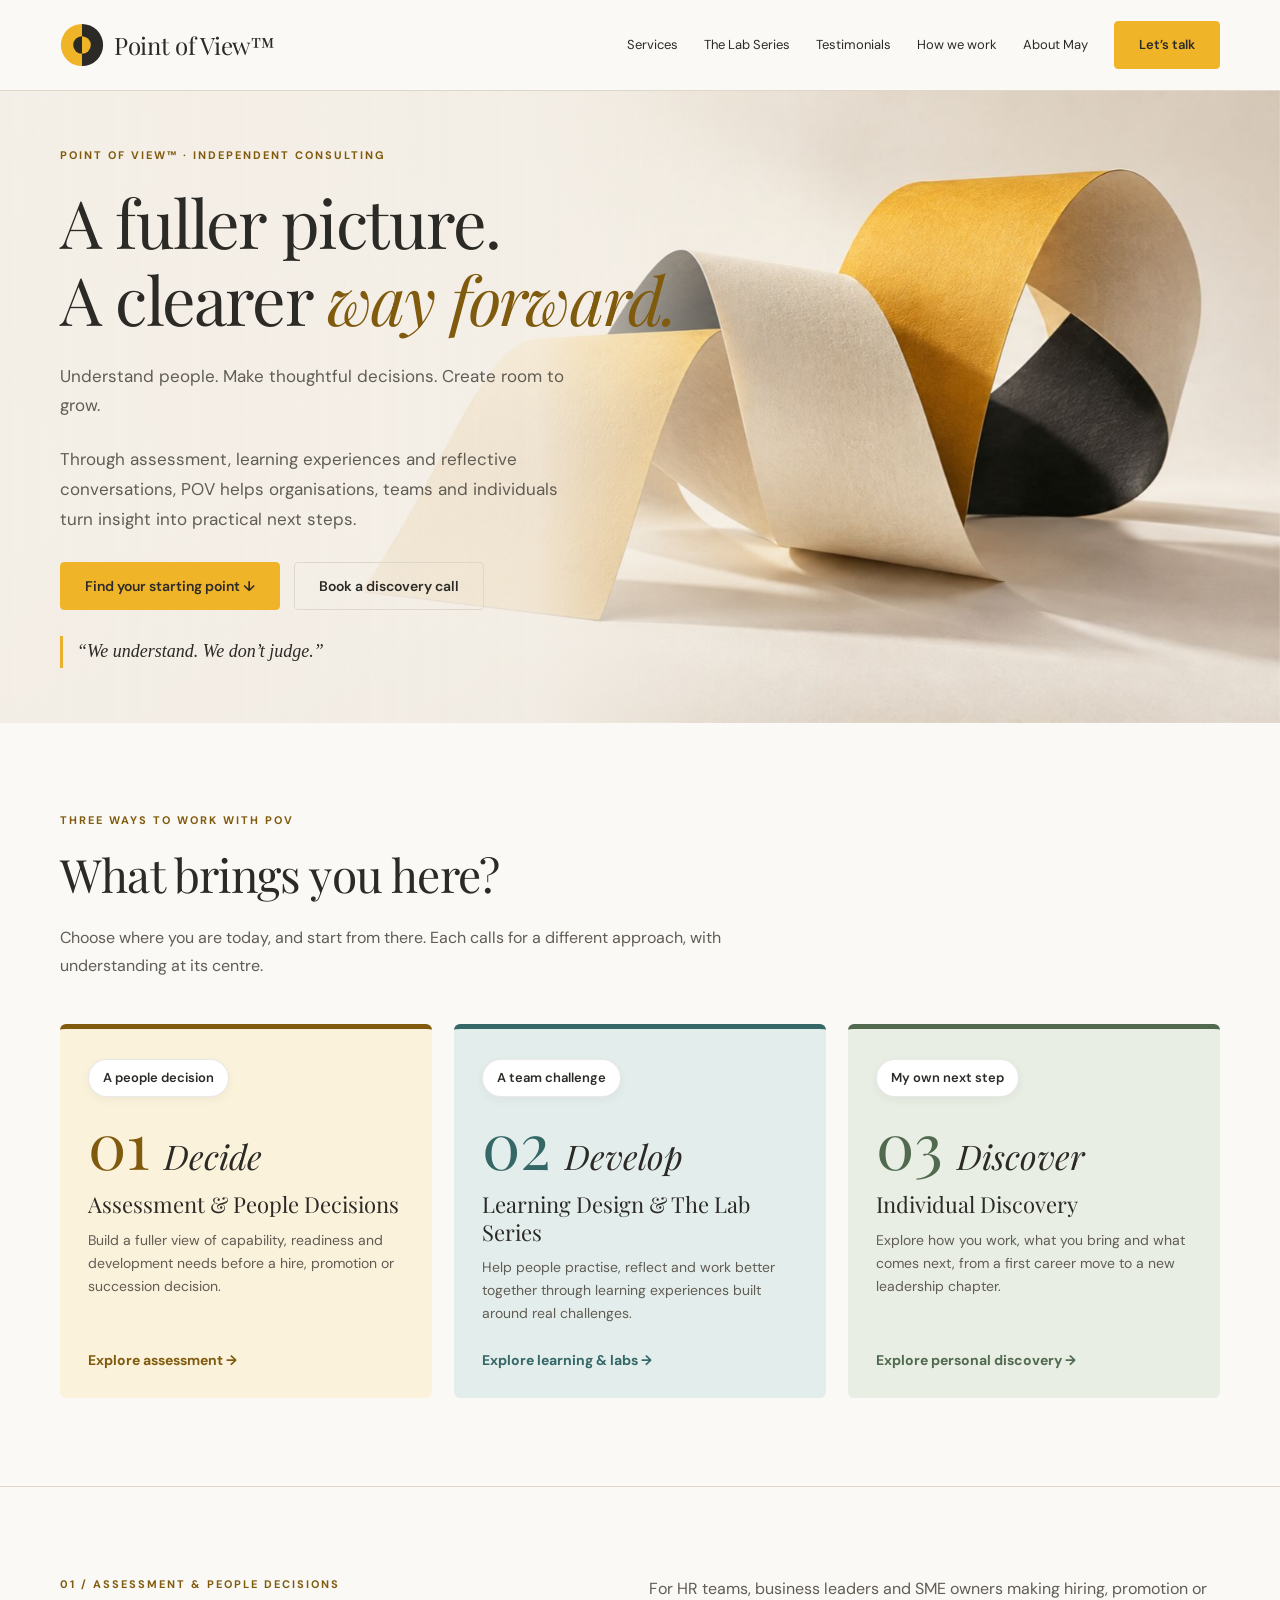
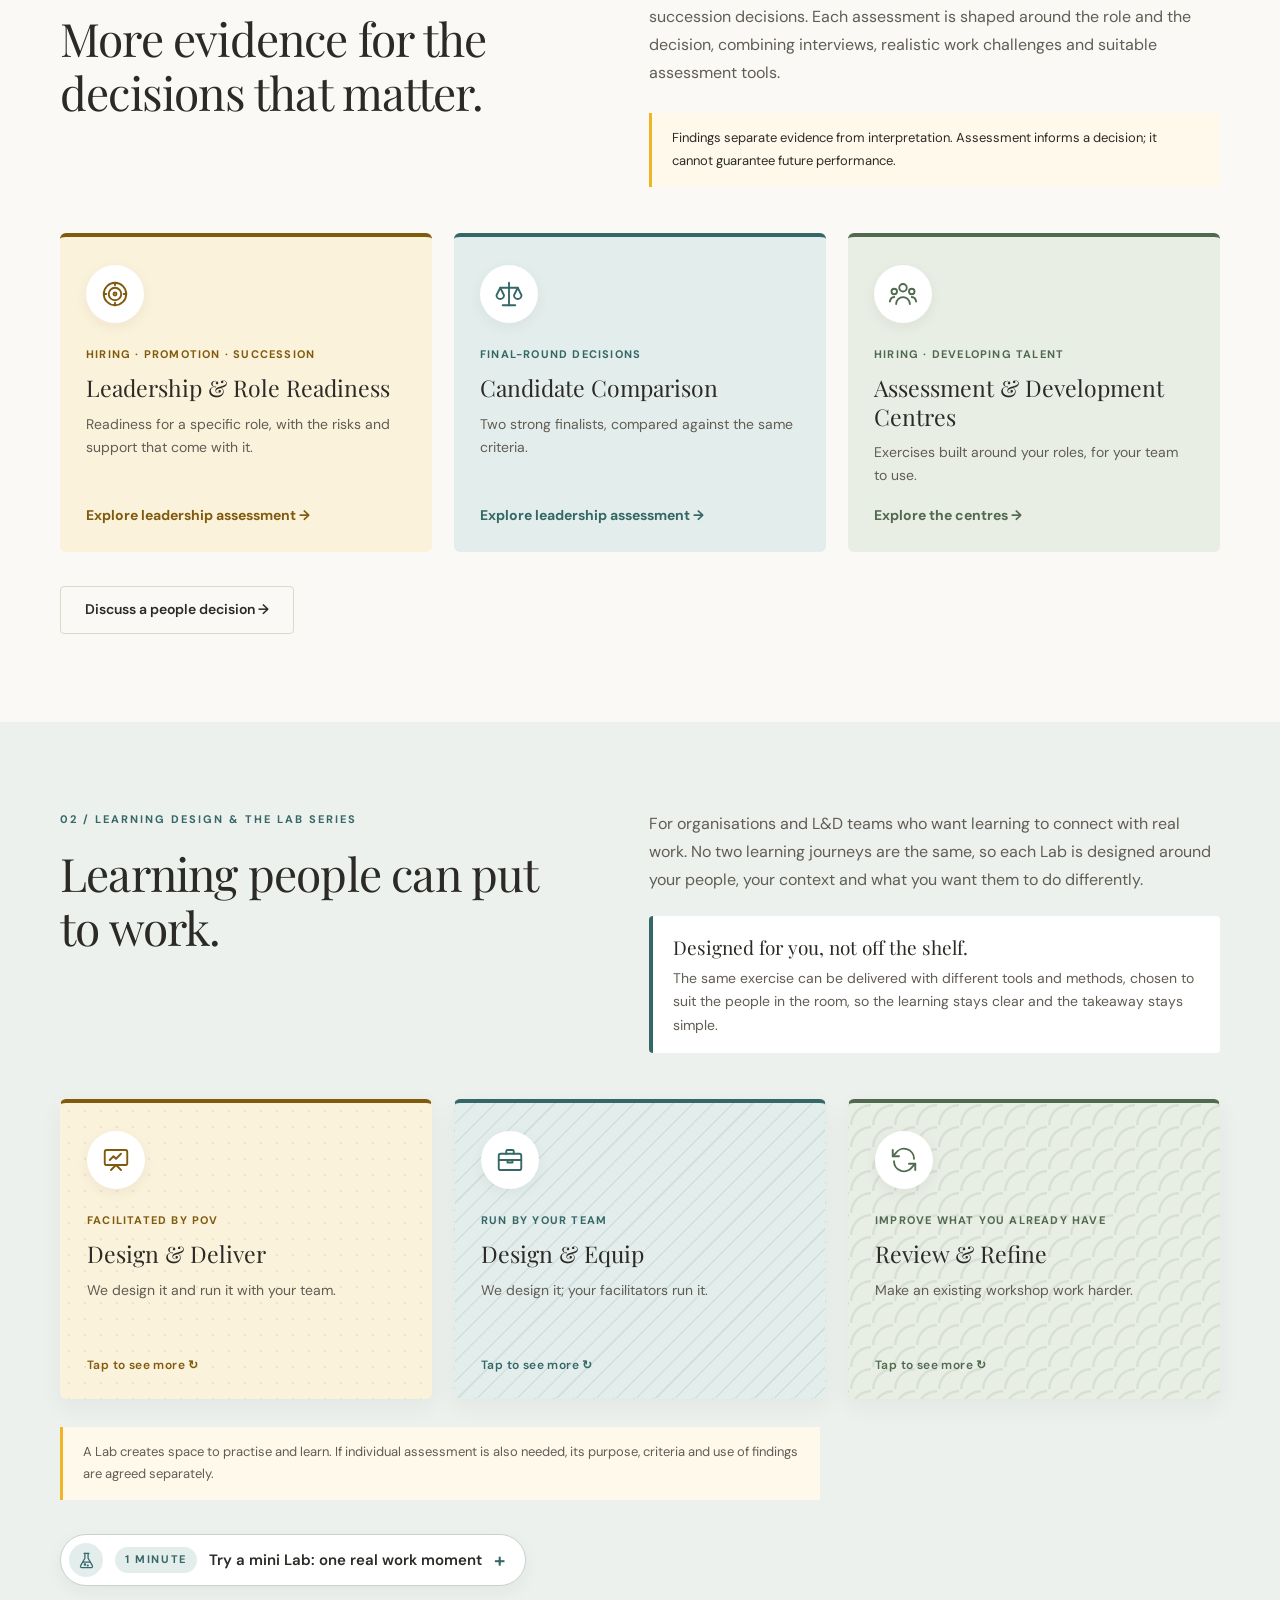
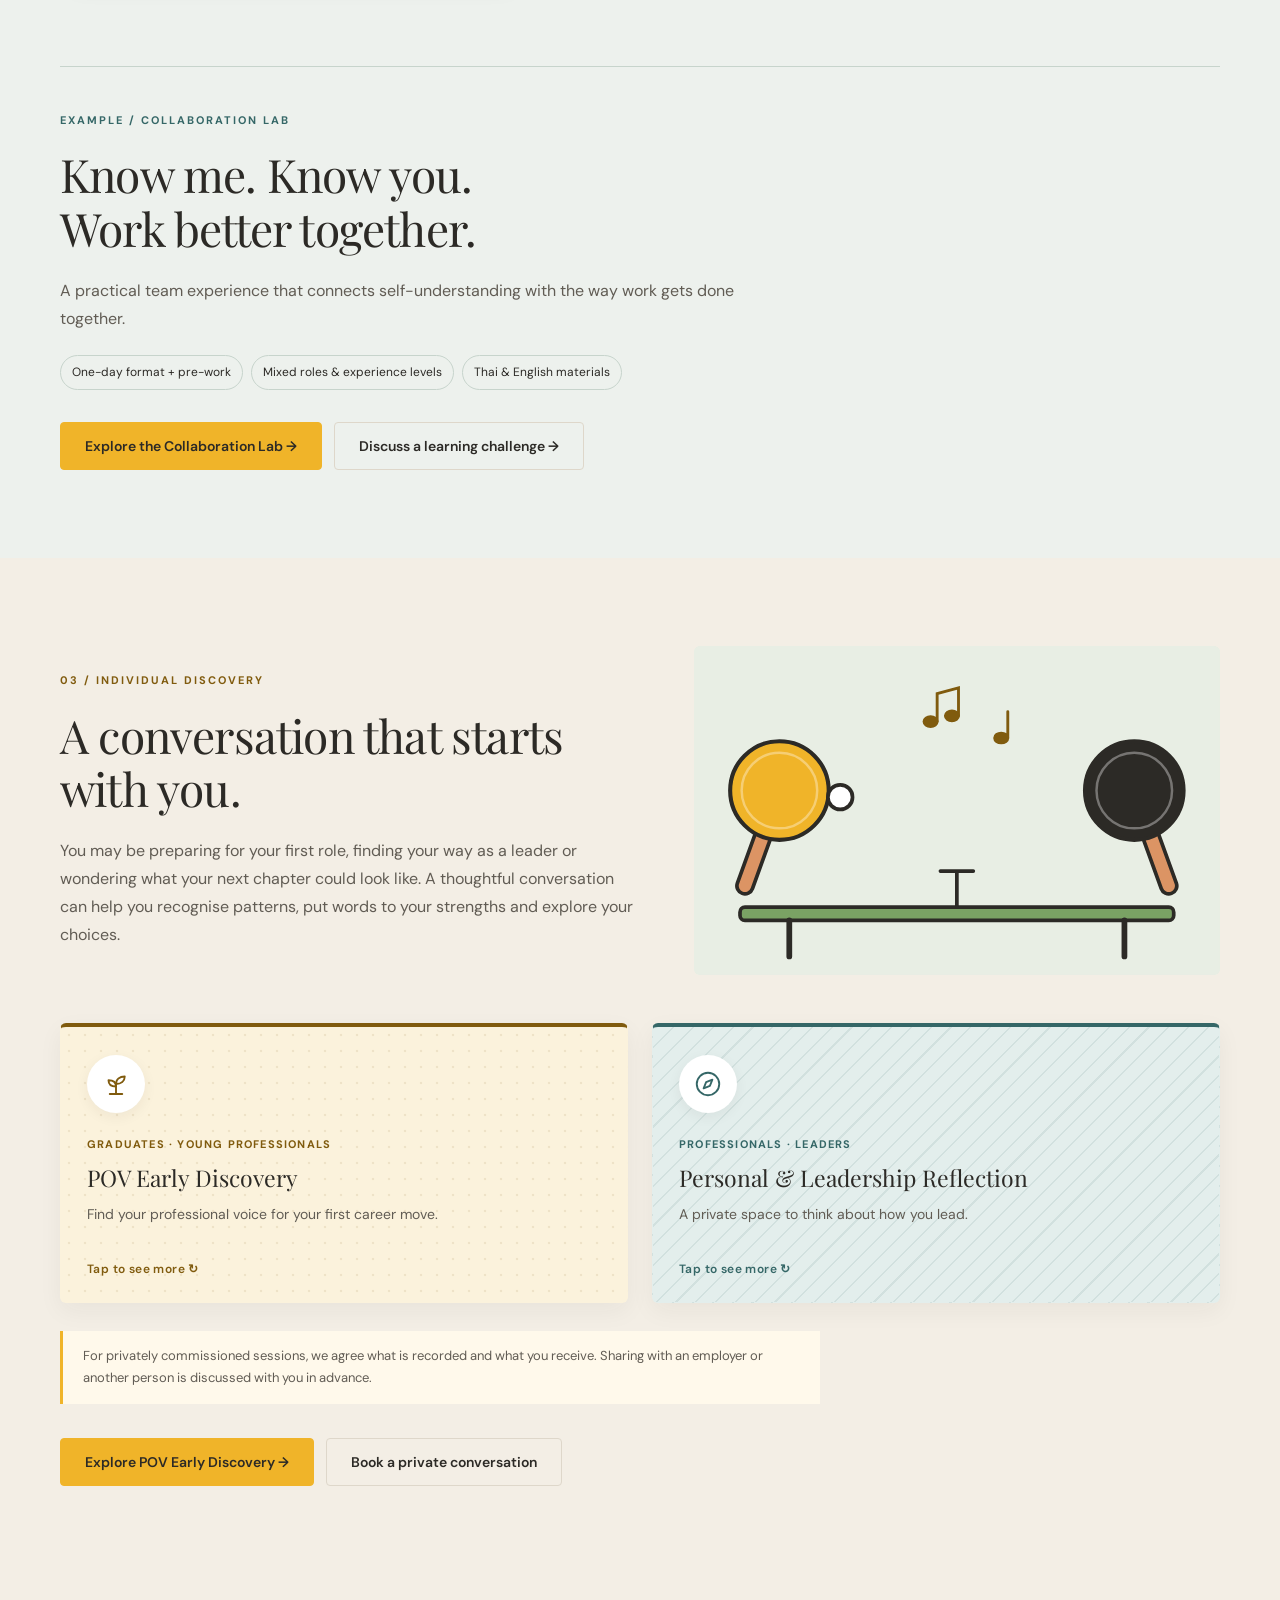
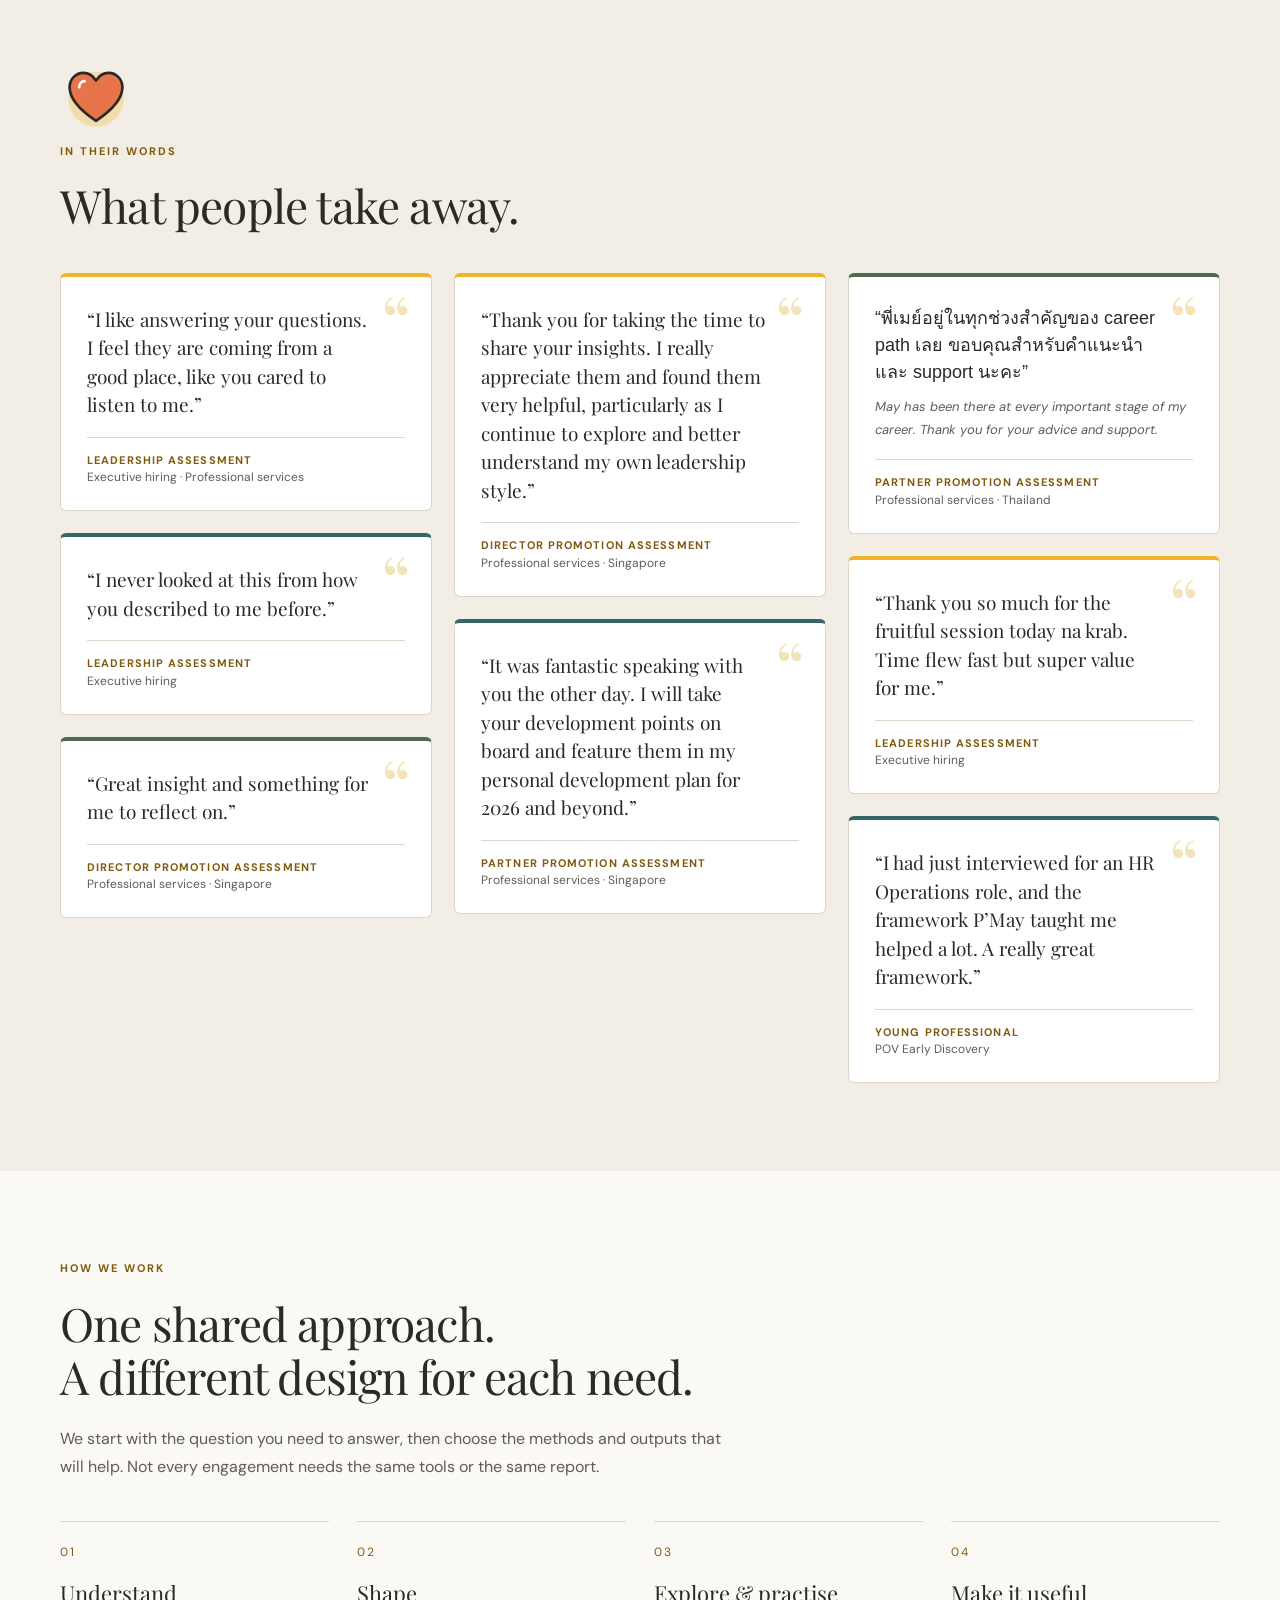
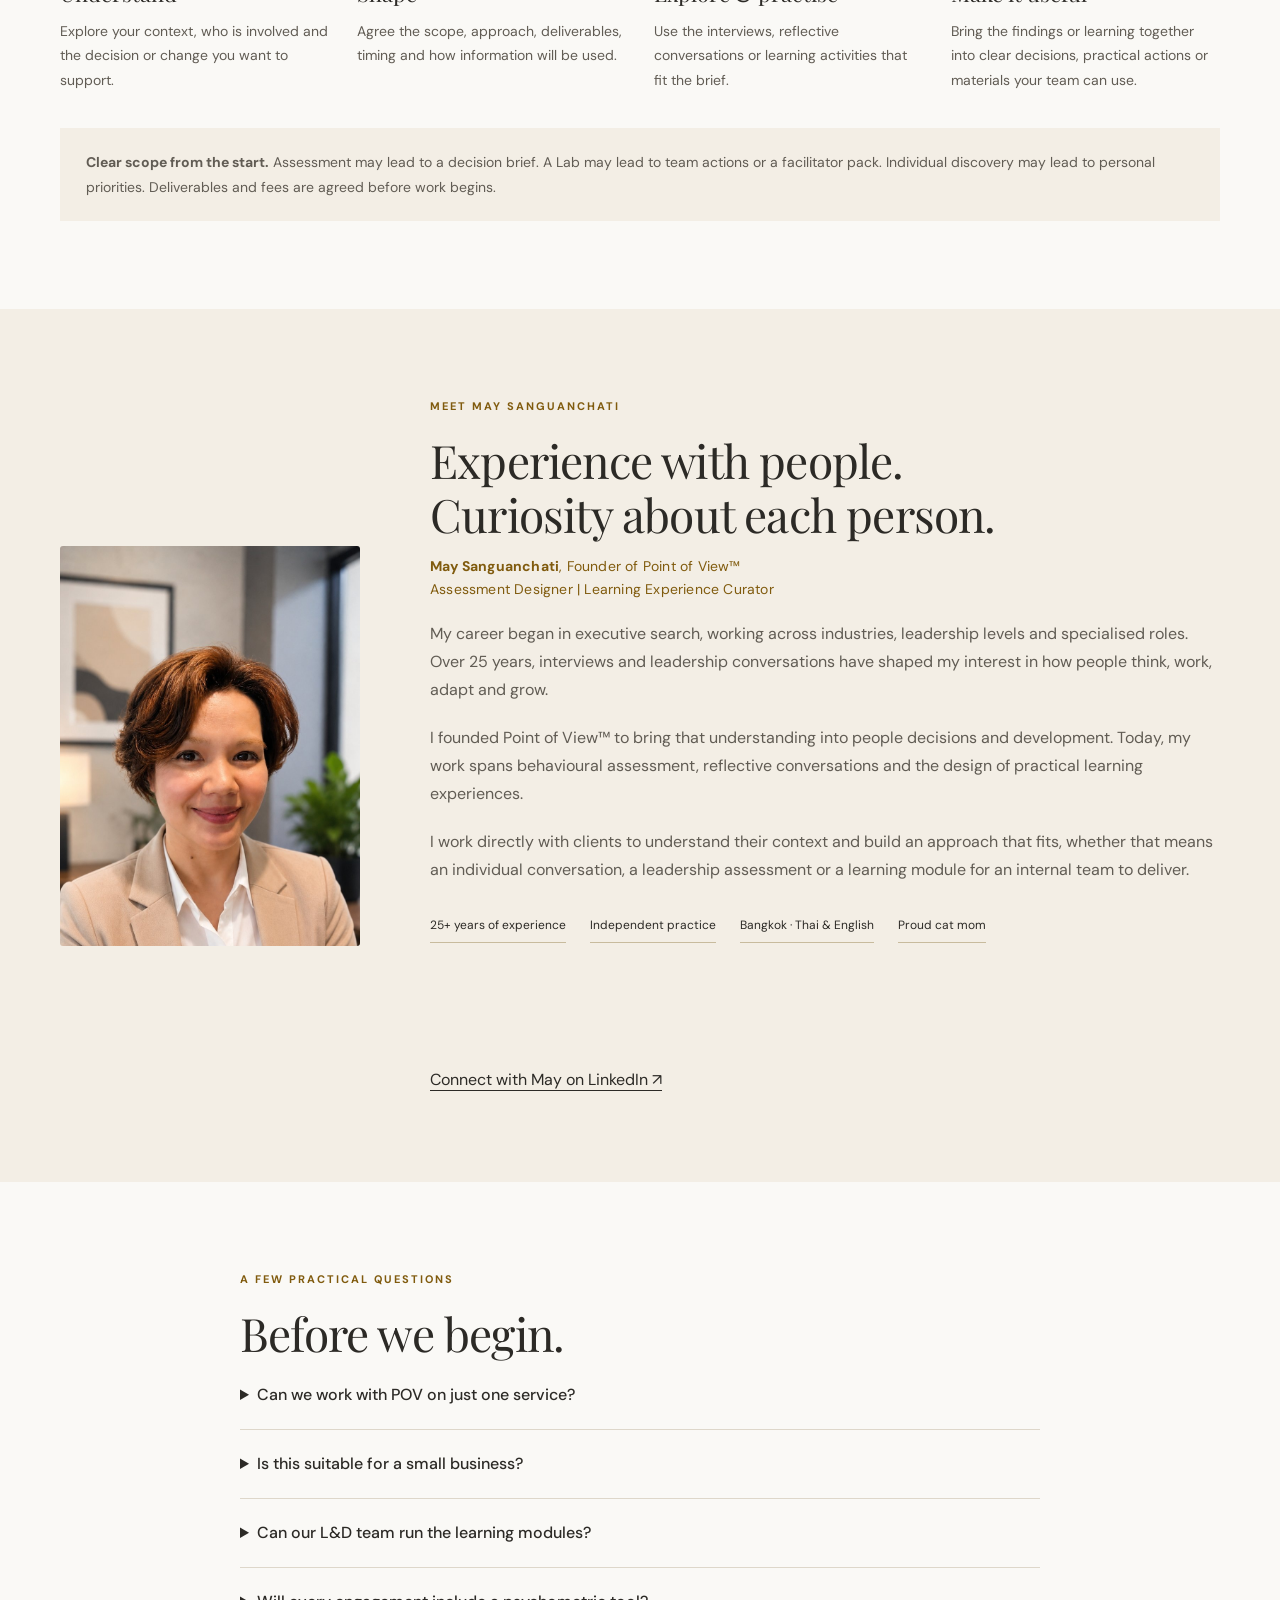
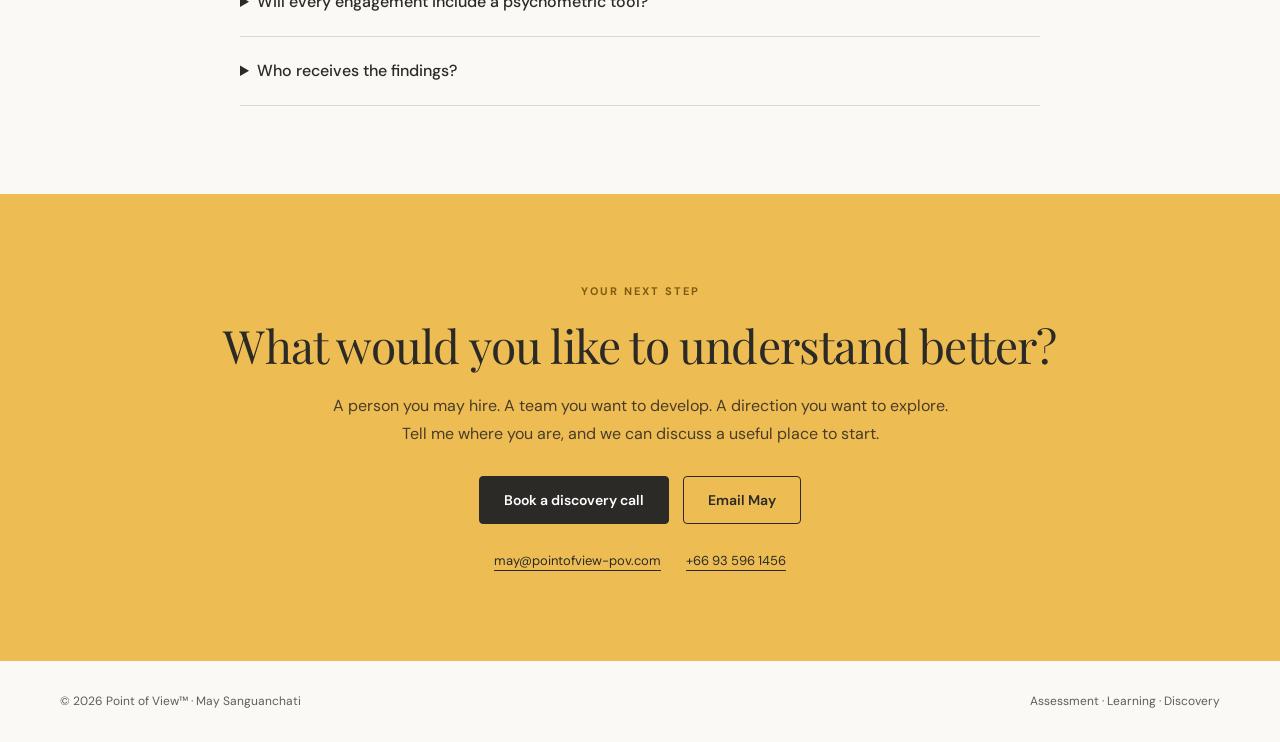
==== commit 1eb3554a: "Update index.html" ====
--- a/index.html
+++ b/index.html
@@ -207,6 +207,10 @@
 .paw{opacity:0;animation:paw 8s ease-in-out infinite}@keyframes paw{0%{opacity:0}4%{opacity:.75}45%{opacity:.75}56%,100%{opacity:0}}
 .paw.p1{animation-delay:0.0s}.paw.p2{animation-delay:0.5s}.paw.p3{animation-delay:1.0s}.paw.p4{animation-delay:1.5s}.paw.p5{animation-delay:2.0s}.paw.p6{animation-delay:2.5s}.paw.p7{animation-delay:3.0s}.paw.p8{animation-delay:3.5s}
 @media(prefers-reduced-motion:reduce){.paw{animation:none;opacity:.6}}
+.tbeat{display:block;width:72px;height:72px;margin-bottom:8px;overflow:visible}
+.theart{transform-origin:60px 58px;animation:tbeat 1.6s ease-in-out infinite}@keyframes tbeat{0%,40%,100%{transform:scale(1)}12%{transform:scale(1.14)}22%{transform:scale(1)}30%{transform:scale(1.09)}}
+.tglow{fill:#f0b429;opacity:.3;transform-origin:60px 62px;animation:tglow 1.6s ease-out infinite}@keyframes tglow{0%{transform:scale(.72);opacity:.45}70%,100%{transform:scale(1.35);opacity:0}}
+@media(prefers-reduced-motion:reduce){.theart,.tglow{animation:none}}
 </style></head><body>
 <a class="skip" href="#main">Skip to content</a>
 <header><nav class="wrap" aria-label="Main navigation"><a class="brand" href="#main" aria-label="Point of View home"><svg class="brand-mark" viewBox="0 0 100 100" aria-hidden="true"><path d="M50 2a48 48 0 0 0 0 96z" fill="#f0b429"/><path d="M50 2a48 48 0 0 1 0 96z" fill="#2c2a26"/><path d="M50 30a20 20 0 0 0 0 40z" fill="#2c2a26"/><path d="M50 30a20 20 0 0 1 0 40z" fill="#f0b429"/></svg><span class="brand-name">Point of View™</span></a><button class="menu-toggle" aria-expanded="false" aria-controls="navigation">Menu</button><div class="nav-links" id="navigation"><a href="#services">Services</a><a href="#learning-labs">The Lab Series</a><a href="#testimonials">Testimonials</a><a href="#how-it-works">How we work</a><a href="#about">About May</a><a class="button" href="#contact">Let’s talk</a></div></nav></header>
@@ -276,8 +280,8 @@
 <div class="actions flip-actions"><a class="button" href="/early-discovery/">Explore POV Early Discovery →</a><a class="button secondary" href="https://bookings.cloud.microsoft/bookwithme/user/dbb37d5699684a3fbde76a75f43e4b06@pointofview-pov.com?anonymous&amp;ismsaljsauthenabled&amp;ep=pcard" target="_blank" rel="noopener">Book a private conversation</a></div>
 </div></section>
 <section class="section testimonials" id="testimonials" aria-labelledby="t-title"><div class="wrap">
-<div class="eyebrow">In their words</div><h2 id="t-title">What people take away.</h2>
-<p class="t-swipe">Swipe to read more →</p><div class="t-grid"><figure class="t-card"><blockquote>“Great insight and something for me to reflect on.”</blockquote><figcaption><strong>Director promotion assessment</strong><span>Professional services · Singapore</span></figcaption></figure><figure class="t-card"><blockquote>“Thank you for taking the time to share your insights. I really appreciate them and found them very helpful, particularly as I continue to explore and better understand my own leadership style.”</blockquote><figcaption><strong>Director promotion assessment</strong><span>Professional services · Singapore</span></figcaption></figure><figure class="t-card"><blockquote>“It was fantastic speaking with you the other day. I will take your development points on board and feature them in my personal development plan for 2026 and beyond.”</blockquote><figcaption><strong>Partner promotion assessment</strong><span>Professional services · Singapore</span></figcaption></figure><figure class="t-card"><blockquote lang="th">“พี่เมย์อยู่ในทุกช่วงสำคัญของ career path เลย ขอบคุณสำหรับคำแนะนำ และ support นะคะ”</blockquote><p class="t-trans">May has been there at every important stage of my career. Thank you for your advice and support.</p><figcaption><strong>Partner promotion assessment</strong><span>Professional services · Thailand</span></figcaption></figure><figure class="t-card"><blockquote>“Thank you so much for the fruitful session today na krab. Time flew fast but super value for me.”</blockquote><figcaption><strong>Leadership assessment</strong><span>Executive hiring</span></figcaption></figure><figure class="t-card"><blockquote>“I had just interviewed for an HR Operations role, and the framework P’May taught me helped a lot. A really great framework.”</blockquote><figcaption><strong>Young professional</strong><span>POV Early Discovery</span></figcaption></figure></div>
+<svg class="tbeat" viewBox="0 0 120 120" aria-hidden="true"><circle class="tglow" cx="60" cy="62" r="46"/><g class="theart"><path d="M60 98C24 74 16 56 16 42c0-14 11-24 23-24 9 0 16 5 21 13 5-8 12-13 21-13 12 0 23 10 23 24 0 14-8 32-44 56z" fill="#e8754a" stroke="#2c2a26" stroke-width="4.5" stroke-linejoin="round"/><path d="M32 42c0-6 4-10 9-10" fill="none" stroke="#fff" stroke-width="4.5" stroke-linecap="round"/></g></svg><div class="eyebrow">In their words</div><h2 id="t-title">What people take away.</h2>
+<p class="t-swipe">Swipe to read more →</p><div class="t-grid"><figure class="t-card"><blockquote>“I like answering your questions. I feel they are coming from a good place, like you cared to listen to me.”</blockquote><figcaption><strong>Leadership assessment</strong><span>Executive hiring · Professional services</span></figcaption></figure><figure class="t-card"><blockquote>“I never looked at this from how you described to me before.”</blockquote><figcaption><strong>Leadership assessment</strong><span>Executive hiring</span></figcaption></figure><figure class="t-card"><blockquote>“Great insight and something for me to reflect on.”</blockquote><figcaption><strong>Director promotion assessment</strong><span>Professional services · Singapore</span></figcaption></figure><figure class="t-card"><blockquote>“Thank you for taking the time to share your insights. I really appreciate them and found them very helpful, particularly as I continue to explore and better understand my own leadership style.”</blockquote><figcaption><strong>Director promotion assessment</strong><span>Professional services · Singapore</span></figcaption></figure><figure class="t-card"><blockquote>“It was fantastic speaking with you the other day. I will take your development points on board and feature them in my personal development plan for 2026 and beyond.”</blockquote><figcaption><strong>Partner promotion assessment</strong><span>Professional services · Singapore</span></figcaption></figure><figure class="t-card"><blockquote lang="th">“พี่เมย์อยู่ในทุกช่วงสำคัญของ career path เลย ขอบคุณสำหรับคำแนะนำ และ support นะคะ”</blockquote><p class="t-trans">May has been there at every important stage of my career. Thank you for your advice and support.</p><figcaption><strong>Partner promotion assessment</strong><span>Professional services · Thailand</span></figcaption></figure><figure class="t-card"><blockquote>“Thank you so much for the fruitful session today na krab. Time flew fast but super value for me.”</blockquote><figcaption><strong>Leadership assessment</strong><span>Executive hiring</span></figcaption></figure><figure class="t-card"><blockquote>“I had just interviewed for an HR Operations role, and the framework P’May taught me helped a lot. A really great framework.”</blockquote><figcaption><strong>Young professional</strong><span>POV Early Discovery</span></figcaption></figure></div>
 </div></section>
 
 <section class="section" id="how-it-works"><div class="wrap"><div class="eyebrow">How we work</div><h2>One shared approach.<br>A different design for each need.</h2><p class="intro">We start with the question you need to answer, then choose the methods and outputs that will help. Not every engagement needs the same tools or the same report.</p><div class="process-grid">
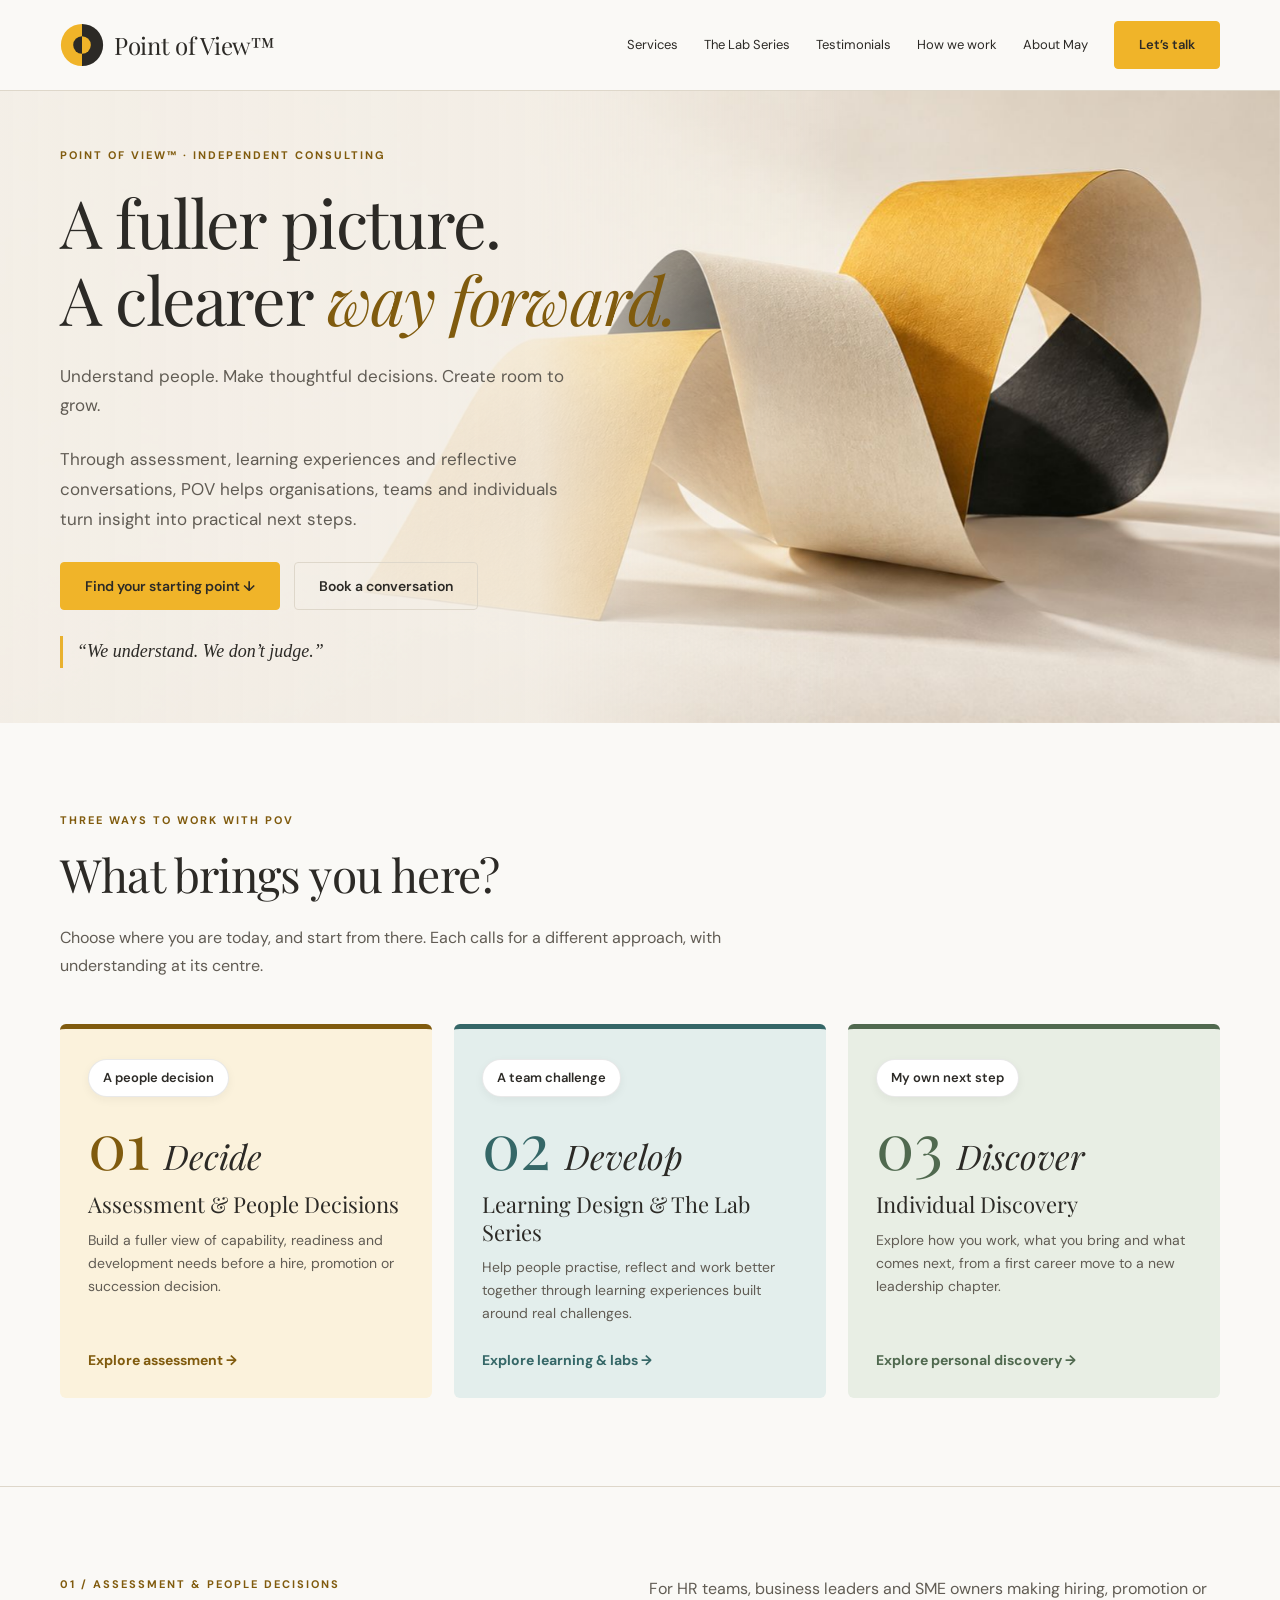
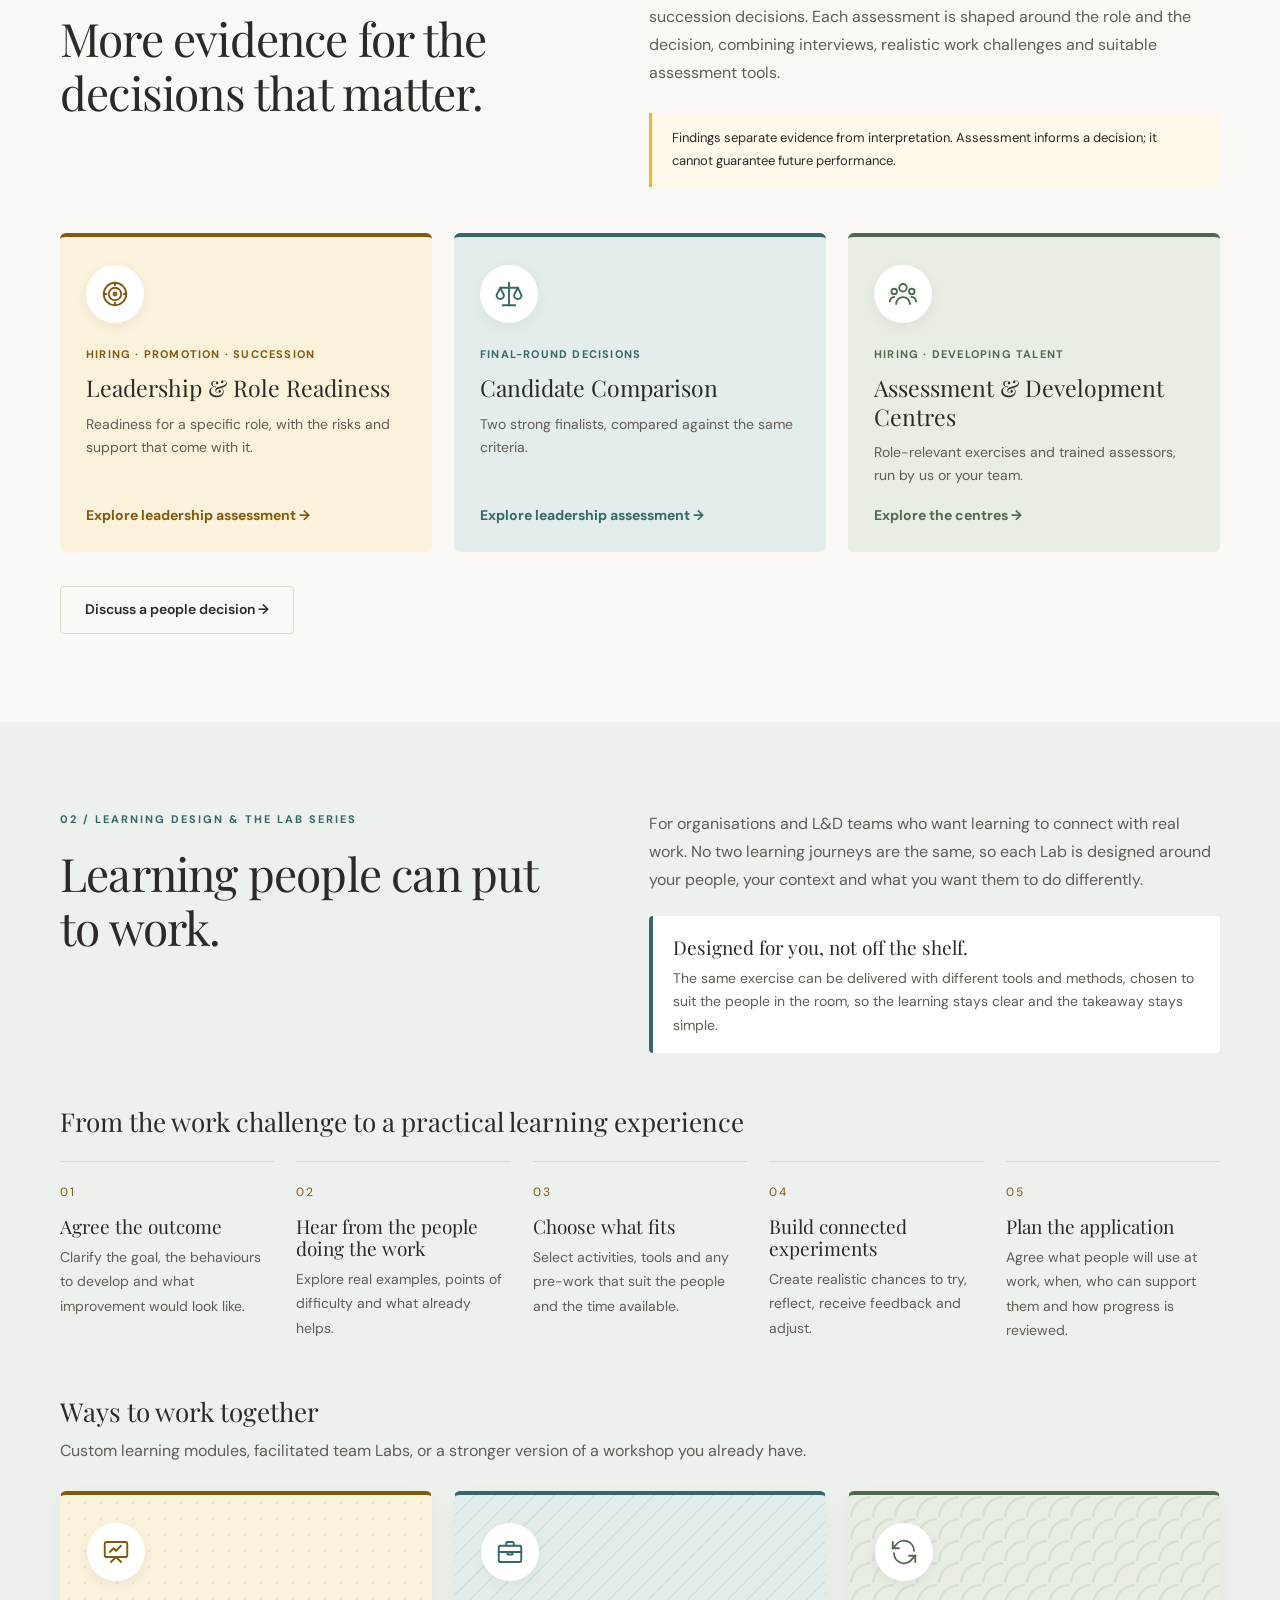
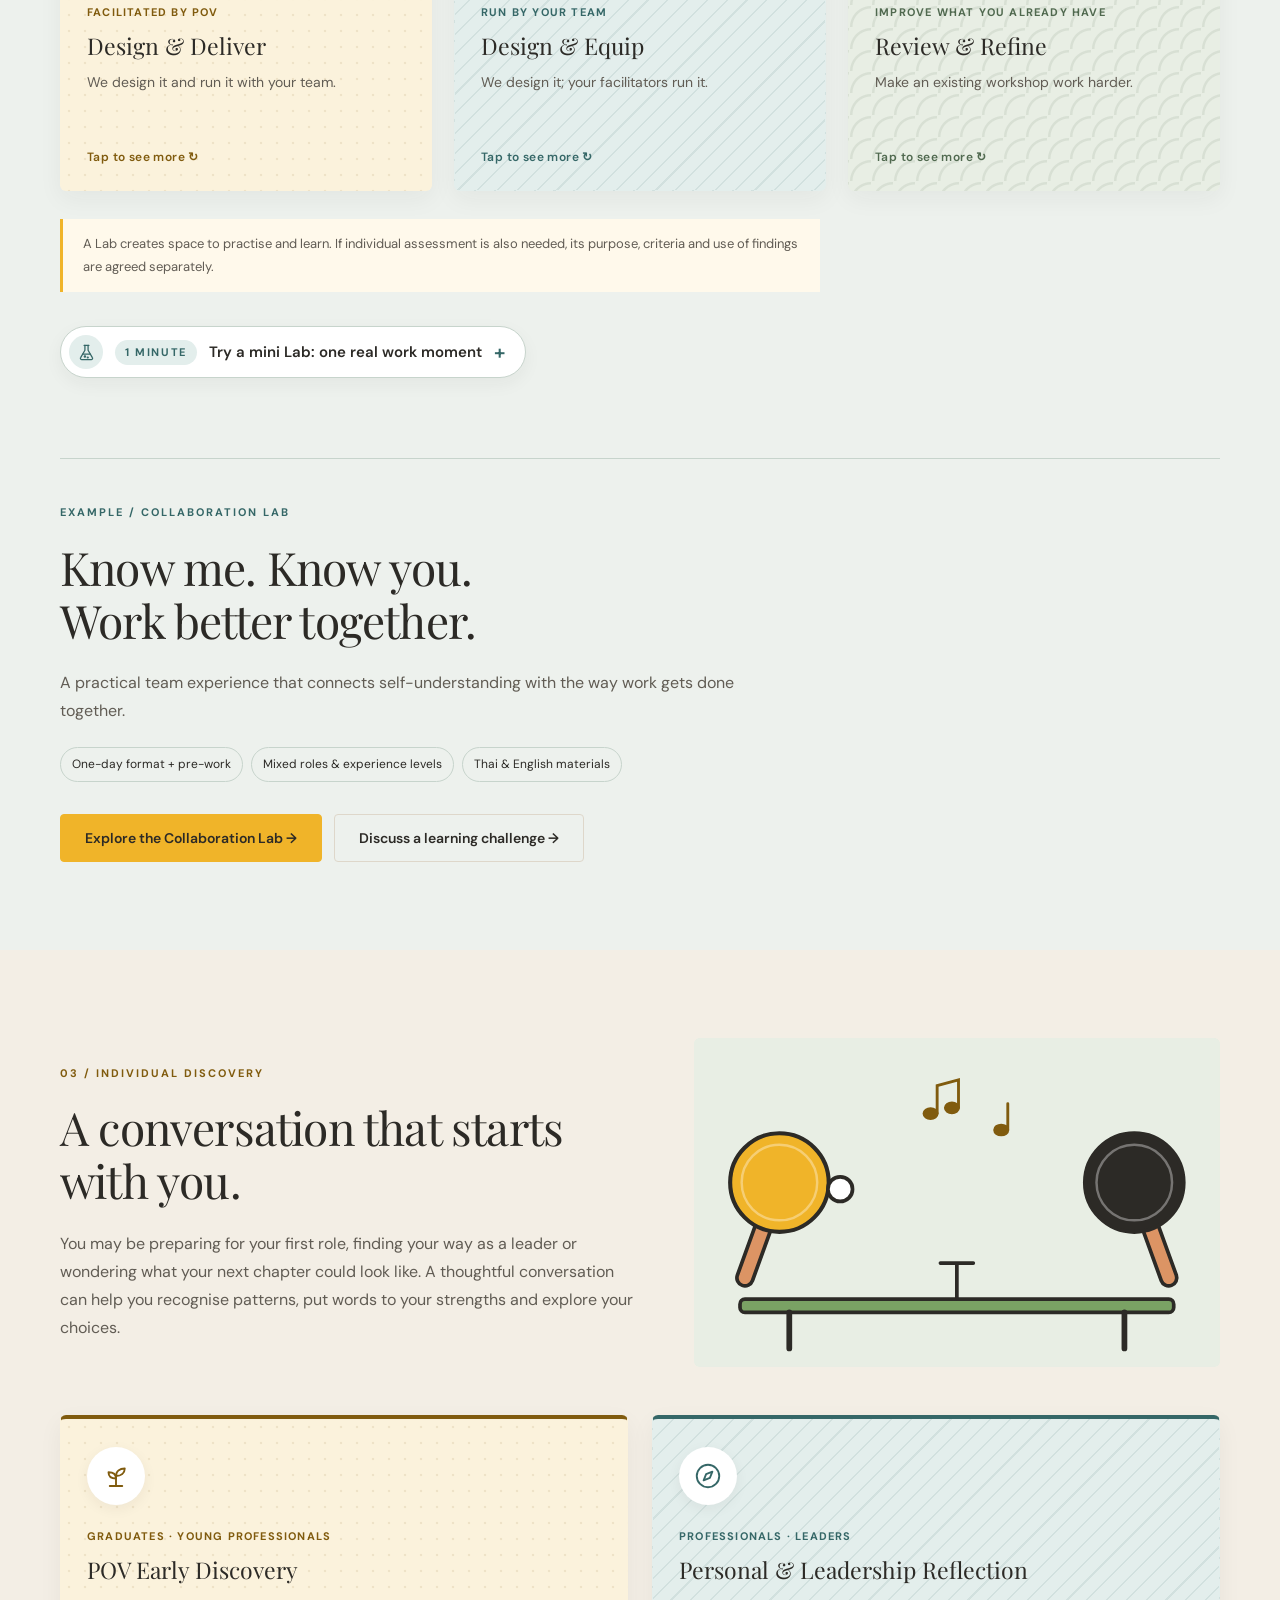
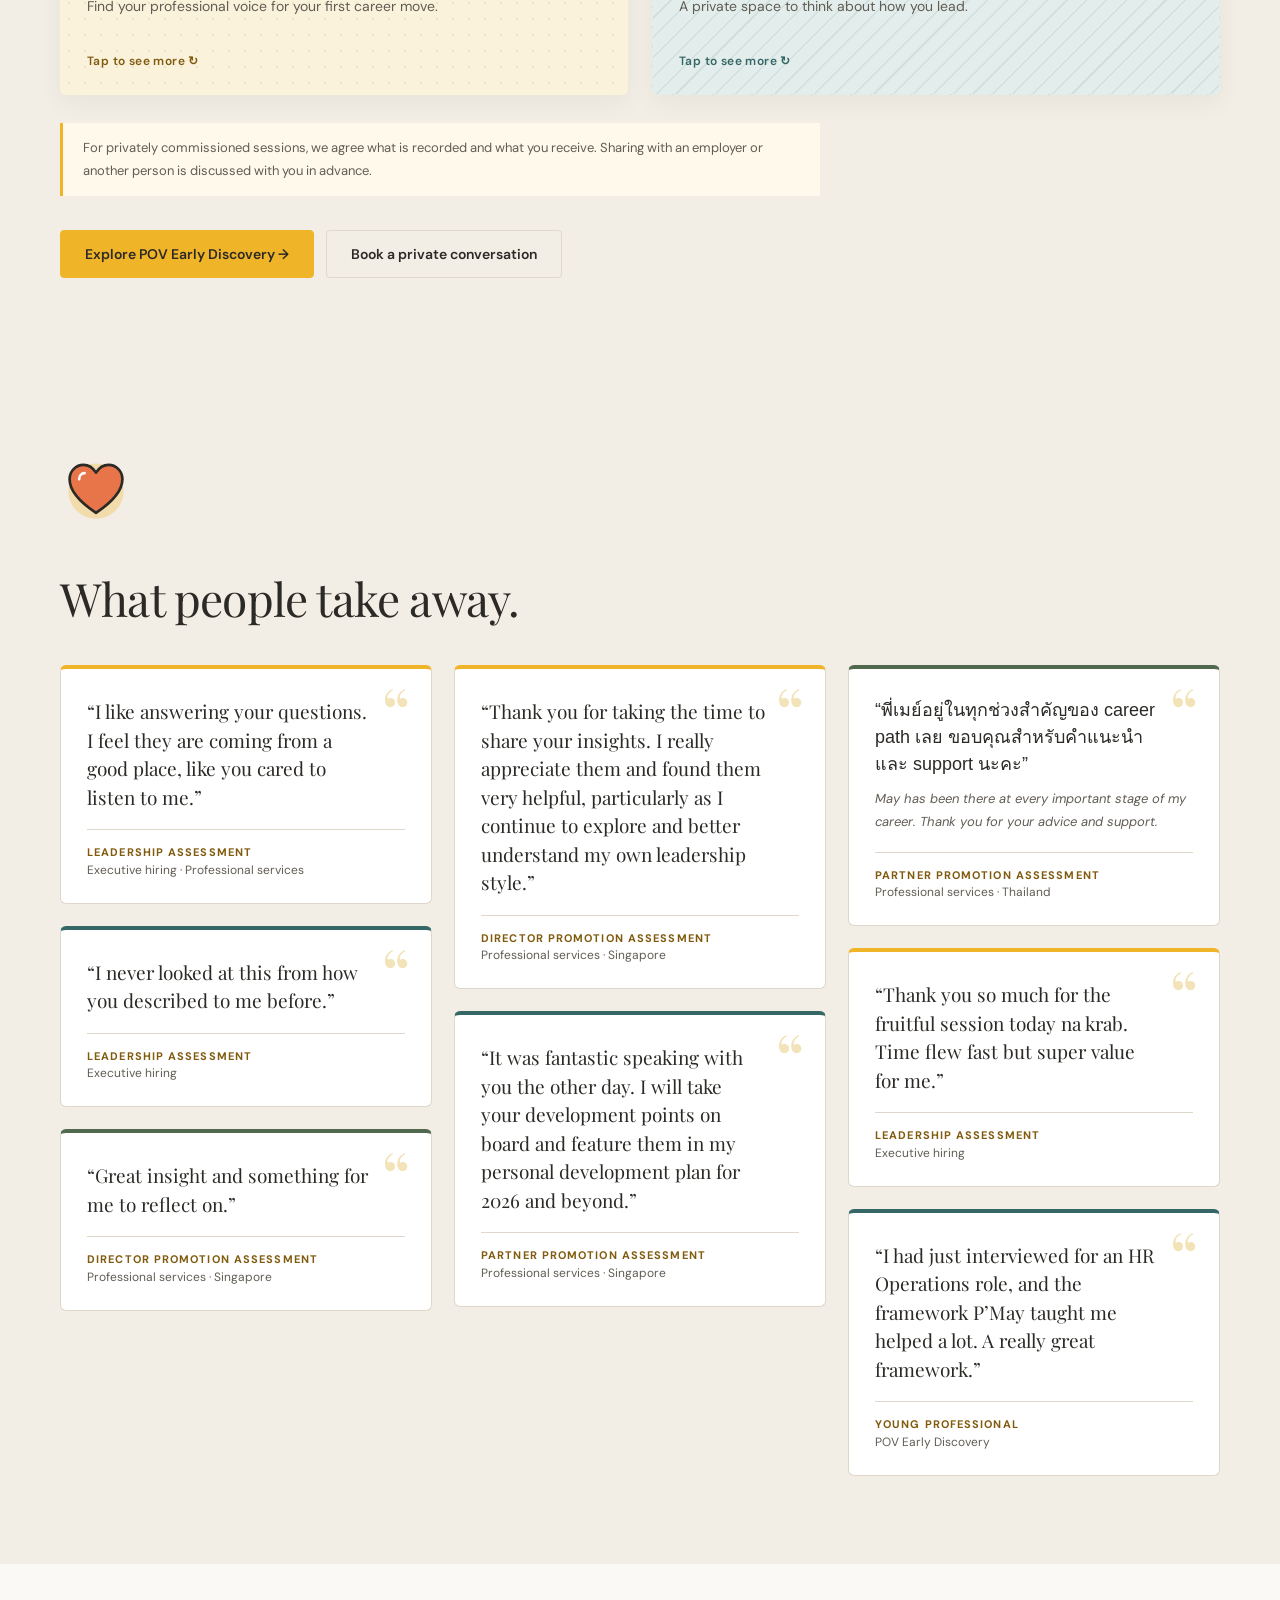
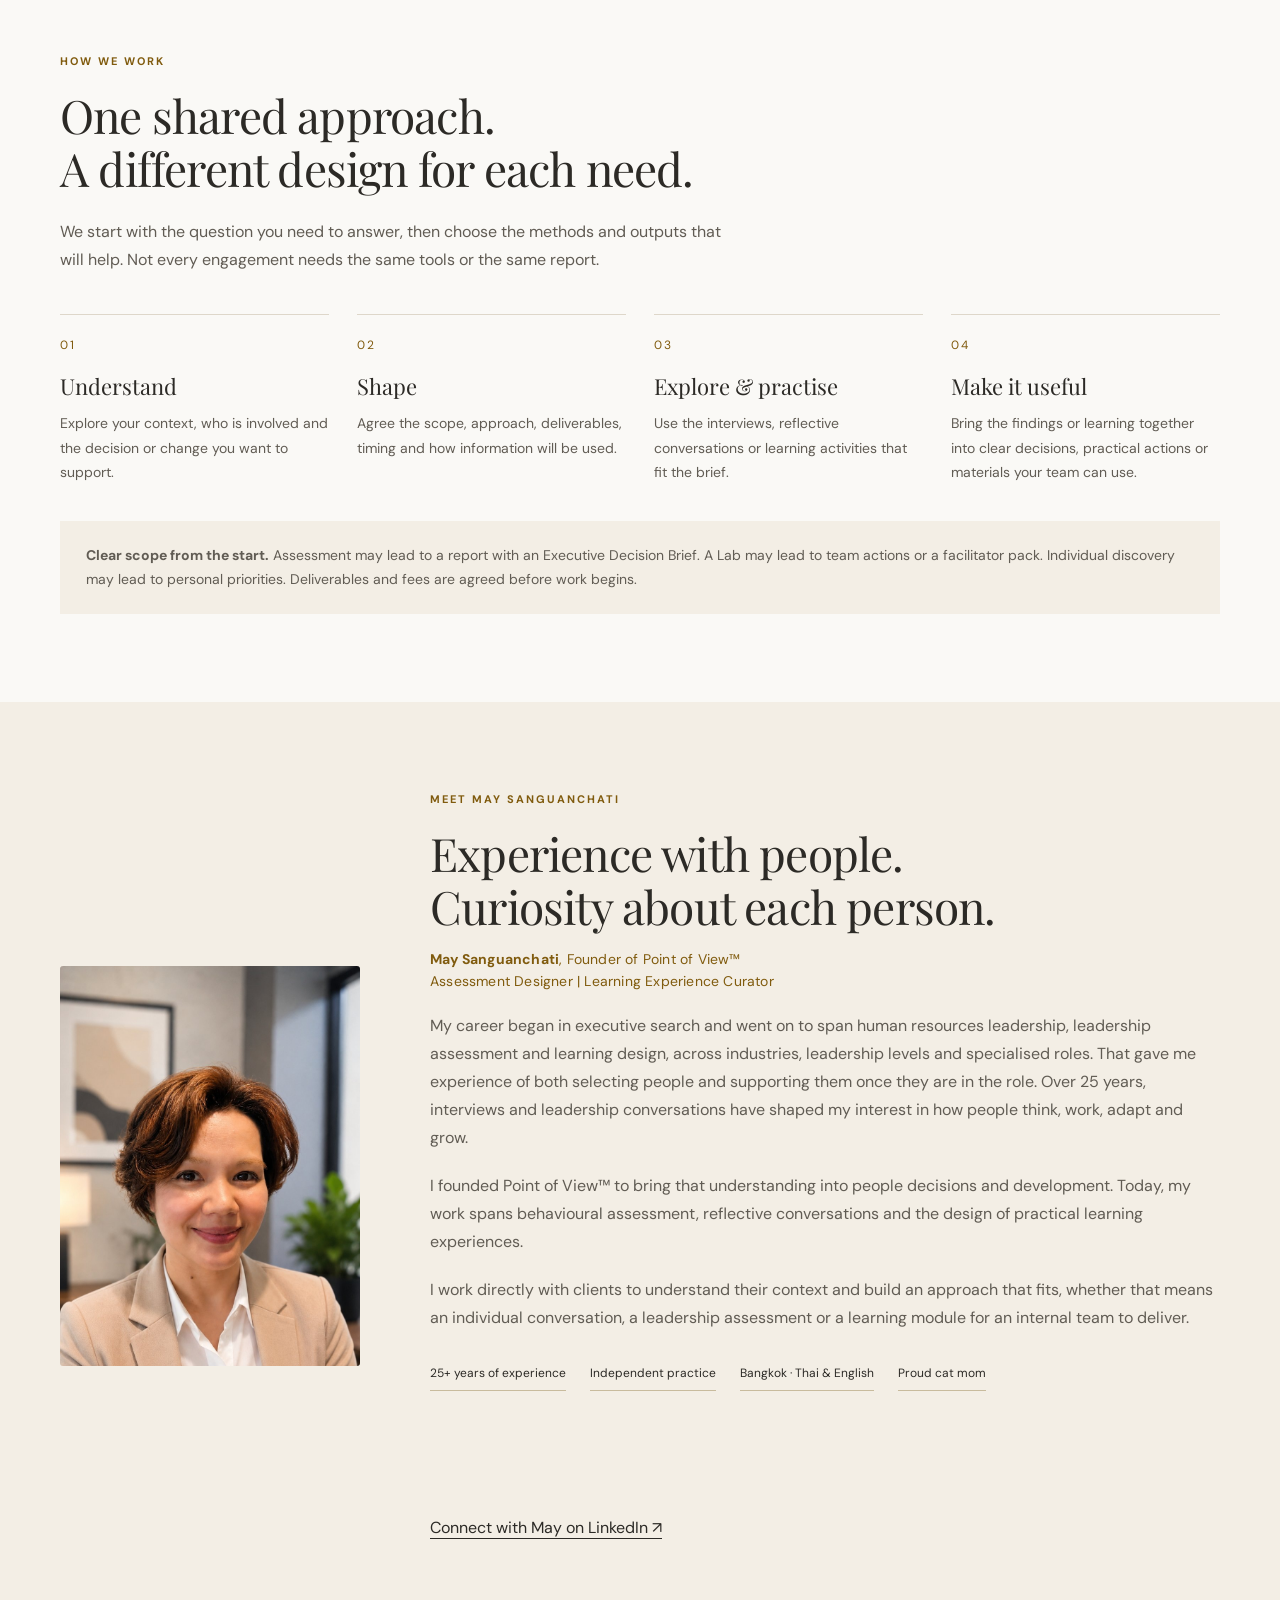
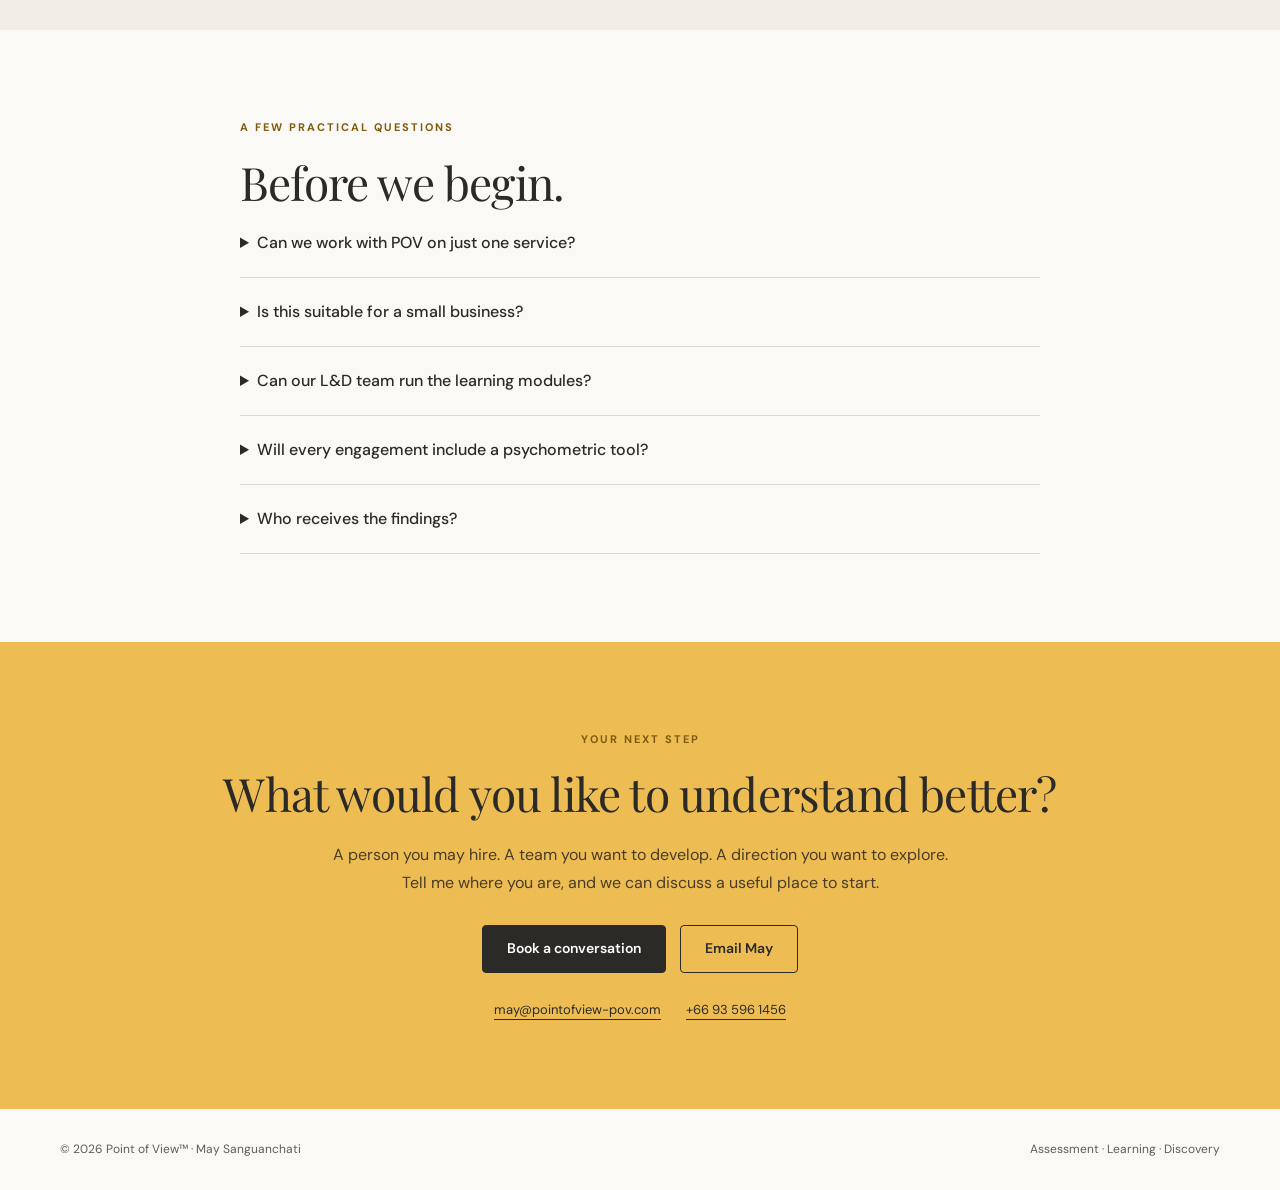
==== commit 372c721b: "Update index.html" ====
--- a/index.html
+++ b/index.html
@@ -28,7 +28,7 @@
 @media(max-width:760px){.collab-steps li{font-size:18px;gap:12px}.collab-steps .number{margin:0!important;line-height:1.35;min-width:92px}}
 
 /* Flip cards */
-.flip-grid{display:grid;grid-template-columns:repeat(3,minmax(0,1fr));gap:22px;margin-top:46px}
+.flip-grid{display:grid;grid-template-columns:repeat(3,minmax(0,1fr));gap:22px;margin-top:46px}.lab-sub{margin-top:54px}.lab-sub h3{font-size:26px}.lab-sub>p{margin-top:10px}.lab-sub+.flip-grid{margin-top:26px}.lab-steps{display:grid;grid-template-columns:repeat(5,minmax(0,1fr));gap:22px;margin-top:24px;padding:0;list-style:none}.lab-steps .step h3{font-size:19px;margin-top:12px}.lab-steps .step p{margin-top:8px}@media(max-width:1000px){.lab-steps{grid-template-columns:repeat(2,minmax(0,1fr))}}@media(max-width:560px){.lab-steps{grid-template-columns:1fr}}
 .flip{all:unset;box-sizing:border-box;display:block;cursor:pointer;perspective:1200px;min-height:300px;border-radius:6px}
 .flip:focus-visible{outline:3px solid var(--teal);outline-offset:4px}
 .flip-inner{position:relative;display:block;width:100%;height:100%;min-height:300px;transition:transform .6s cubic-bezier(.2,.7,.2,1);transform-style:preserve-3d}
@@ -45,7 +45,7 @@
 .flip-out{display:block;font-size:13px;line-height:1.6;color:var(--ink);margin-top:14px}
 .flip-hint{margin-top:auto;padding-top:16px;font-size:12px;font-weight:600;letter-spacing:.4px;color:var(--ochre)}
 .flip-actions{margin-top:34px}
-@media(max-width:1000px){.flip-grid{gap:14px}.flip-face{padding:24px 18px 18px}.flip-title{font-size:20px}.flip,.flip-inner{min-height:330px}}
+@media(max-width:1000px){.flip-grid{gap:14px}.flip-face{padding:24px 18px 18px}.flip-title{font-size:20px}.flip,.flip-inner{min-height:390px}}
 @media(max-width:760px){.flip-grid{grid-template-columns:1fr;gap:16px;margin-top:32px}.flip,.flip-inner{min-height:300px}}
 @media(prefers-reduced-motion:reduce){.flip-inner{transition:none}}
 
@@ -215,26 +215,27 @@
 <a class="skip" href="#main">Skip to content</a>
 <header><nav class="wrap" aria-label="Main navigation"><a class="brand" href="#main" aria-label="Point of View home"><svg class="brand-mark" viewBox="0 0 100 100" aria-hidden="true"><path d="M50 2a48 48 0 0 0 0 96z" fill="#f0b429"/><path d="M50 2a48 48 0 0 1 0 96z" fill="#2c2a26"/><path d="M50 30a20 20 0 0 0 0 40z" fill="#2c2a26"/><path d="M50 30a20 20 0 0 1 0 40z" fill="#f0b429"/></svg><span class="brand-name">Point of View™</span></a><button class="menu-toggle" aria-expanded="false" aria-controls="navigation">Menu</button><div class="nav-links" id="navigation"><a href="#services">Services</a><a href="#learning-labs">The Lab Series</a><a href="#testimonials">Testimonials</a><a href="#how-it-works">How we work</a><a href="#about">About May</a><a class="button" href="#contact">Let’s talk</a></div></nav></header>
 <main id="main">
-<section class="hero" aria-labelledby="hero-title"><div class="wrap hero-grid"><div><div class="eyebrow">Point of View™ · Independent consulting</div><h1 id="hero-title">A fuller picture.<br>A clearer <em>way forward.</em></h1><p class="lead">Understand people. Make thoughtful decisions. Create room to grow.</p><p class="lead">Through assessment, learning experiences and reflective conversations, POV helps organisations, teams and individuals turn insight into practical next steps.</p><div class="actions"><a class="button" href="#services">Find your starting point ↓</a><a class="button secondary" href="https://bookings.cloud.microsoft/bookwithme/user/dbb37d5699684a3fbde76a75f43e4b06@pointofview-pov.com?anonymous&amp;ismsaljsauthenabled&amp;ep=pcard" target="_blank" rel="noopener">Book a discovery call</a></div><p class="hero-quote">“We understand. We don’t judge.”</p></div><figure class="hero-art"><img src="[data-uri]" alt="A folded ribbon in gold, cream and charcoal reveals different sides as it turns"></figure></div></section>
+<section class="hero" aria-labelledby="hero-title"><div class="wrap hero-grid"><div><div class="eyebrow">Point of View™ · Independent consulting</div><h1 id="hero-title">A fuller picture.<br>A clearer <em>way forward.</em></h1><p class="lead">Understand people. Make thoughtful decisions. Create room to grow.</p><p class="lead">Through assessment, learning experiences and reflective conversations, POV helps organisations, teams and individuals turn insight into practical next steps.</p><div class="actions"><a class="button" href="#services">Find your starting point ↓</a><a class="button secondary" href="https://bookings.cloud.microsoft/bookwithme/user/dbb37d5699684a3fbde76a75f43e4b06@pointofview-pov.com?anonymous&amp;ismsaljsauthenabled&amp;ep=pcard" target="_blank" rel="noopener">Book a conversation</a></div><p class="hero-quote">“We understand. We don’t judge.”</p></div><figure class="hero-art"><img src="[data-uri]" alt="A folded ribbon in gold, cream and charcoal reveals different sides as it turns"></figure></div></section>
 <section class="section" id="services"><div class="wrap"><div class="eyebrow">Three ways to work with POV</div><h2>What brings you here?</h2><p class="intro">Choose where you are today, and start from there. Each calls for a different approach, with understanding at its centre.</p><div class="routes2">
 <article class="route2"><span class="r-ask">A people decision</span><div class="r-top"><span class="r-num">01</span><span class="r-verb">Decide</span></div><h3>Assessment &amp; People Decisions</h3><p>Build a fuller view of capability, readiness and development needs before a hire, promotion or succession decision.</p><a class="r-link" href="#assessment">Explore assessment <span aria-hidden="true">→</span></a></article>
 <article class="route2"><span class="r-ask">A team challenge</span><div class="r-top"><span class="r-num">02</span><span class="r-verb">Develop</span></div><h3>Learning Design &amp; The Lab Series</h3><p>Help people practise, reflect and work better together through learning experiences built around real challenges.</p><a class="r-link" href="#learning-labs">Explore learning &amp; labs <span aria-hidden="true">→</span></a></article>
 <article class="route2"><span class="r-ask">My own next step</span><div class="r-top"><span class="r-num">03</span><span class="r-verb">Discover</span></div><h3>Individual Discovery</h3><p>Explore how you work, what you bring and what comes next, from a first career move to a new leadership chapter.</p><a class="r-link" href="#for-individuals">Explore personal discovery <span aria-hidden="true">→</span></a></article>
 </div></div></div></section>
 <section class="section detail" id="assessment"><div class="wrap"><div class="split"><div><div class="eyebrow">01 / Assessment &amp; People Decisions</div><h2>More evidence for the decisions that matter.</h2></div><div><p class="intro" style="margin-top:0">For HR teams, business leaders and SME owners making hiring, promotion or succession decisions. Each assessment is shaped around the role and the decision, combining interviews, realistic work challenges and suitable assessment tools.</p><div class="note">Findings separate evidence from interpretation. Assessment informs a decision; it cannot guarantee future performance.</div></div></div>
-<div class="acards"><a class="acard" href="/leadership-assessment/"><span class="flip-icon"><svg viewBox="0 0 24 24" fill="none" stroke="currentColor" stroke-width="1.5" stroke-linecap="round" stroke-linejoin="round" aria-hidden="true"><circle cx="12" cy="12" r="9"/><circle cx="12" cy="12" r="5"/><circle cx="12" cy="12" r="1.2"/><path d="M12 3v2M12 19v2M3 12h2M19 12h2"/></svg></span><span class="small-label">Hiring · Promotion · Succession</span><span class="flip-title">Leadership &amp; Role Readiness</span><span class="flip-teaser">Readiness for a specific role, with the risks and support that come with it.</span><span class="acard-link">Explore leadership assessment →</span></a><a class="acard" href="/leadership-assessment/"><span class="flip-icon"><svg viewBox="0 0 24 24" fill="none" stroke="currentColor" stroke-width="1.5" stroke-linecap="round" stroke-linejoin="round" aria-hidden="true"><path d="M12 3v18"/><path d="M7 21h10"/><path d="M5 7h14"/><path d="M5 7l-3 6a3 3 0 0 0 6 0z"/><path d="M19 7l-3 6a3 3 0 0 0 6 0z"/></svg></span><span class="small-label">Final-round decisions</span><span class="flip-title">Candidate Comparison</span><span class="flip-teaser">Two strong finalists, compared against the same criteria.</span><span class="acard-link">Explore leadership assessment →</span></a><a class="acard" href="/assessment-centre/"><span class="flip-icon"><svg viewBox="0 0 24 24" fill="none" stroke="currentColor" stroke-width="1.5" stroke-linecap="round" stroke-linejoin="round" aria-hidden="true"><circle cx="12" cy="7" r="3"/><circle cx="5" cy="10" r="2.2"/><circle cx="19" cy="10" r="2.2"/><path d="M6.5 20c0-3 2.5-5.5 5.5-5.5s5.5 2.5 5.5 5.5"/><path d="M1.5 18c.3-2 1.7-3.4 3.5-3.6"/><path d="M22.5 18c-.3-2-1.7-3.4-3.5-3.6"/></svg></span><span class="small-label">Hiring · Developing talent</span><span class="flip-title">Assessment &amp; Development Centres</span><span class="flip-teaser">Exercises built around your roles, for your team to use.</span><span class="acard-link">Explore the centres →</span></a></div>
+<div class="acards"><a class="acard" href="/leadership-assessment/"><span class="flip-icon"><svg viewBox="0 0 24 24" fill="none" stroke="currentColor" stroke-width="1.5" stroke-linecap="round" stroke-linejoin="round" aria-hidden="true"><circle cx="12" cy="12" r="9"/><circle cx="12" cy="12" r="5"/><circle cx="12" cy="12" r="1.2"/><path d="M12 3v2M12 19v2M3 12h2M19 12h2"/></svg></span><span class="small-label">Hiring · Promotion · Succession</span><span class="flip-title">Leadership &amp; Role Readiness</span><span class="flip-teaser">Readiness for a specific role, with the risks and support that come with it.</span><span class="acard-link">Explore leadership assessment →</span></a><a class="acard" href="/leadership-assessment/"><span class="flip-icon"><svg viewBox="0 0 24 24" fill="none" stroke="currentColor" stroke-width="1.5" stroke-linecap="round" stroke-linejoin="round" aria-hidden="true"><path d="M12 3v18"/><path d="M7 21h10"/><path d="M5 7h14"/><path d="M5 7l-3 6a3 3 0 0 0 6 0z"/><path d="M19 7l-3 6a3 3 0 0 0 6 0z"/></svg></span><span class="small-label">Final-round decisions</span><span class="flip-title">Candidate Comparison</span><span class="flip-teaser">Two strong finalists, compared against the same criteria.</span><span class="acard-link">Explore leadership assessment →</span></a><a class="acard" href="/assessment-centre/"><span class="flip-icon"><svg viewBox="0 0 24 24" fill="none" stroke="currentColor" stroke-width="1.5" stroke-linecap="round" stroke-linejoin="round" aria-hidden="true"><circle cx="12" cy="7" r="3"/><circle cx="5" cy="10" r="2.2"/><circle cx="19" cy="10" r="2.2"/><path d="M6.5 20c0-3 2.5-5.5 5.5-5.5s5.5 2.5 5.5 5.5"/><path d="M1.5 18c.3-2 1.7-3.4 3.5-3.6"/><path d="M22.5 18c-.3-2-1.7-3.4-3.5-3.6"/></svg></span><span class="small-label">Hiring · Developing talent</span><span class="flip-title">Assessment &amp; Development Centres</span><span class="flip-teaser">Role-relevant exercises and trained assessors, run by us or your team.</span><span class="acard-link">Explore the centres →</span></a></div>
 <div class="actions flip-actions"><a class="button secondary" href="mailto:may@pointofview-pov.com?subject=Assessment%20enquiry">Discuss a people decision →</a></div>
 </div></section>
 <section class="section labs" id="learning-labs"><div class="wrap"><div class="split"><div><div class="eyebrow">02 / Learning Design &amp; The Lab Series</div><h2>Learning people can put to work.</h2></div><div><p class="intro" style="margin-top:0">For organisations and L&amp;D teams who want learning to connect with real work. No two learning journeys are the same, so each Lab is designed around your people, your context and what you want them to do differently.</p><div class="lab-design"><strong>Designed for you, not off the shelf.</strong> The same exercise can be delivered with different tools and methods, chosen to suit the people in the room, so the learning stays clear and the takeaway stays simple.</div></div></div>
+<div class="lab-sub"><h3>From the work challenge to a practical learning experience</h3><ol class="lab-steps"><li class="step"><div class="number">01</div><h3>Agree the outcome</h3><p>Clarify the goal, the behaviours to develop and what improvement would look like.</p></li><li class="step"><div class="number">02</div><h3>Hear from the people doing the work</h3><p>Explore real examples, points of difficulty and what already helps.</p></li><li class="step"><div class="number">03</div><h3>Choose what fits</h3><p>Select activities, tools and any pre-work that suit the people and the time available.</p></li><li class="step"><div class="number">04</div><h3>Build connected experiments</h3><p>Create realistic chances to try, reflect, receive feedback and adjust.</p></li><li class="step"><div class="number">05</div><h3>Plan the application</h3><p>Agree what people will use at work, when, who can support them and how progress is reviewed.</p></li></ol></div><div class="lab-sub"><h3>Ways to work together</h3><p>Custom learning modules, facilitated team Labs, or a stronger version of a workshop you already have.</p></div>
 <div class="flip-grid"><button type="button" class="flip" aria-pressed="false"><span class="flip-inner">
 <span class="flip-face flip-front"><span class="flip-icon"><svg viewBox="0 0 24 24" fill="none" stroke="currentColor" stroke-width="1.5" stroke-linecap="round" stroke-linejoin="round" aria-hidden="true"><rect x="3" y="4" width="18" height="12" rx="1.5"/><path d="M8 20l4-4 4 4"/><path d="M7 12l3-3 2 2 4-4"/></svg></span><span class="small-label">Facilitated by POV</span><span class="flip-title">Design &amp; Deliver</span><span class="flip-teaser">We design it and run it with your team.</span><span class="flip-hint">Tap to see more ↻</span></span>
-<span class="flip-face flip-back"><span class="flip-title">Design &amp; Deliver</span><span class="flip-desc">A tailored learning experience, from the brief and activity design through facilitation, guided reflection and practical next steps.</span><span class="flip-out"><strong>Your team takes away:</strong> usable tools and agreed actions. A team-level observation summary and follow-up support can be included in the scope.</span><span class="flip-hint">Tap to turn back ↺</span></span>
+<span class="flip-face flip-back"><span class="flip-title">Design &amp; Deliver</span><span class="flip-desc">A tailored learning experience, from the brief and activity design through facilitation, guided reflection and practical next steps.</span><span class="flip-out"><strong>Your team takes away:</strong> participant tools, agreed actions and a plan for applying the learning. Can include a team observation summary, leader debrief and facilitated follow-up.</span><span class="flip-hint">Tap to turn back ↺</span></span>
 </span></button><button type="button" class="flip" aria-pressed="false"><span class="flip-inner">
 <span class="flip-face flip-front"><span class="flip-icon"><svg viewBox="0 0 24 24" fill="none" stroke="currentColor" stroke-width="1.5" stroke-linecap="round" stroke-linejoin="round" aria-hidden="true"><rect x="3" y="7" width="18" height="13" rx="1.5"/><path d="M9 7V5a1 1 0 0 1 1-1h4a1 1 0 0 1 1 1v2"/><path d="M3 12h18"/><path d="M10 12v2h4v-2"/></svg></span><span class="small-label">Run by your team</span><span class="flip-title">Design &amp; Equip</span><span class="flip-teaser">We design it; your facilitators run it.</span><span class="flip-hint">Tap to see more ↻</span></span>
-<span class="flip-face flip-back"><span class="flip-title">Design &amp; Equip</span><span class="flip-desc">Custom modules that your L&amp;D team or internal facilitators can run, with the structure and guidance to deliver them confidently.</span><span class="flip-out"><strong>Your team receives:</strong> session flow, facilitator notes, slides, participant tools, activity instructions and debrief prompts. Facilitator preparation and a pilot can be included.</span><span class="flip-hint">Tap to turn back ↺</span></span>
+<span class="flip-face flip-back"><span class="flip-title">Design &amp; Equip</span><span class="flip-desc">Custom modules that your L&amp;D team or internal facilitators can run, with the structure and guidance to deliver them confidently.</span><span class="flip-out"><strong>Your team receives:</strong> session flow and timing, facilitator notes, slides, participant tools, activity instructions, and debrief and workplace-application prompts. Can include facilitator practice or a pilot.</span><span class="flip-hint">Tap to turn back ↺</span></span>
 </span></button><button type="button" class="flip" aria-pressed="false"><span class="flip-inner">
 <span class="flip-face flip-front"><span class="flip-icon"><svg viewBox="0 0 24 24" fill="none" stroke="currentColor" stroke-width="1.5" stroke-linecap="round" stroke-linejoin="round" aria-hidden="true"><path d="M20 11a8 8 0 0 0-14.6-4.5L3 9"/><path d="M3 4v5h5"/><path d="M4 13a8 8 0 0 0 14.6 4.5L21 15"/><path d="M21 20v-5h-5"/></svg></span><span class="small-label">Improve what you already have</span><span class="flip-title">Review &amp; Refine</span><span class="flip-teaser">Make an existing workshop work harder.</span><span class="flip-hint">Tap to see more ↻</span></span>
-<span class="flip-face flip-back"><span class="flip-title">Review &amp; Refine</span><span class="flip-desc">Review an existing workshop or learning module and strengthen its flow, activities and connection to the intended workplace outcomes.</span><span class="flip-hint">Tap to turn back ↺</span></span>
+<span class="flip-face flip-back"><span class="flip-title">Review &amp; Refine</span><span class="flip-desc">We review an existing workshop or module against its learning goals and intended workplace use.</span><span class="flip-out"><strong>You receive:</strong> prioritised recommendations, agreed refinements to the flow, activities or materials, and clearer opportunities to practise and apply the learning.</span><span class="flip-hint">Tap to turn back ↺</span></span>
 </span></button></div>
 <p class="note flip-note">A Lab creates space to practise and learn. If individual assessment is also needed, its purpose, criteria and use of findings are agreed separately.</p>
 <div class="ml-teaser"><button type="button" class="ml-toggle" aria-expanded="false" aria-controls="mini-lab"><span class="ml-icon" aria-hidden="true"><svg viewBox="0 0 24 24" fill="none" stroke="currentColor" stroke-width="1.6" stroke-linecap="round" stroke-linejoin="round"><path d="M9 3h6"/><path d="M10 3v6.2L4.6 18.4A1.7 1.7 0 0 0 6.1 21h11.8a1.7 1.7 0 0 0 1.5-2.6L14 9.2V3"/><path d="M7.2 14h9.6"/><circle cx="10" cy="17" r=".8" fill="currentColor"/><circle cx="13.6" cy="18.3" r=".6" fill="currentColor"/></svg></span><span class="ml-tag">1 minute</span> Try a mini Lab: one real work moment <span class="ml-plus" aria-hidden="true">+</span></button></div>
@@ -271,10 +272,10 @@
 <g fill="none" stroke="#805b0e" stroke-width="3.5" stroke-linecap="round"><path class="nt n1" d="M296 92v-34l26-7v34"/><ellipse class="nt n1" cx="288" cy="92" rx="8" ry="6" fill="#805b0e"/><ellipse class="nt n1" cx="314" cy="85" rx="8" ry="6" fill="#805b0e"/><path class="nt n2" d="M382 112v-32"/><ellipse class="nt n2" cx="374" cy="112" rx="8" ry="6" fill="#805b0e"/></g></svg></div>
 <div class="flip-grid id-grid"><button type="button" class="flip" aria-pressed="false"><span class="flip-inner">
 <span class="flip-face flip-front"><span class="flip-icon"><svg viewBox="0 0 24 24" fill="none" stroke="currentColor" stroke-width="1.5" stroke-linecap="round" stroke-linejoin="round" aria-hidden="true"><path d="M7 20h10"/><path d="M12 20v-8"/><path d="M12 12c0-4 3-6 7-6 0 4-3 6-7 6z"/><path d="M12 14c0-3-2-5-6-5 0 3 2 5 6 5z"/></svg></span><span class="small-label">Graduates · Young professionals</span><span class="flip-title">POV Early Discovery</span><span class="flip-teaser">Find your professional voice for your first career move.</span><span class="flip-hint">Tap to see more ↻</span></span>
-<span class="flip-face flip-back"><span class="flip-title">POV Early Discovery</span><span class="flip-desc">A 60-minute individual session to explore your experiences, recognise what you bring and find your professional voice. Interview practice and feedback can be included around your goals.</span><span class="flip-out"><strong>Focus:</strong> clearer examples of your strengths and practical next steps for your first career move.</span><span class="flip-hint">Tap to turn back ↺</span></span>
+<span class="flip-face flip-back"><span class="flip-title">POV Early Discovery</span><span class="flip-desc">A 60-minute individual session, in Thai or English, to explore your experiences, recognise what you bring and find your professional voice. Interview practice and feedback can be included around your goals.</span><span class="flip-out"><strong>Focus:</strong> a clearer way to talk about yourself and one next career step.</span><span class="flip-hint">Tap to turn back ↺</span></span>
 </span></button><button type="button" class="flip" aria-pressed="false"><span class="flip-inner">
 <span class="flip-face flip-front"><span class="flip-icon"><svg viewBox="0 0 24 24" fill="none" stroke="currentColor" stroke-width="1.5" stroke-linecap="round" stroke-linejoin="round" aria-hidden="true"><circle cx="12" cy="12" r="9"/><path d="M15.5 8.5l-2 5-5 2 2-5z"/></svg></span><span class="small-label">Professionals · Leaders</span><span class="flip-title">Personal &amp; Leadership Reflection</span><span class="flip-teaser">A private space to think about how you lead.</span><span class="flip-hint">Tap to see more ↻</span></span>
-<span class="flip-face flip-back"><span class="flip-title">Personal &amp; Leadership Reflection</span><span class="flip-desc">A private space to explore how you lead, communicate and respond to challenges, and what you want to develop or change.</span><span class="flip-out"><strong>Focus:</strong> personal insight and development priorities, with a reflective summary where included in your agreed session.</span><span class="flip-hint">Tap to turn back ↺</span></span>
+<span class="flip-face flip-back"><span class="flip-title">Personal &amp; Leadership Reflection</span><span class="flip-desc">A private conversation for moments such as a new leadership role, a career crossroads or a recurring work challenge.</span><span class="flip-out"><strong>Focus:</strong> more clarity on how you lead and a practical direction for what to develop, with a reflective summary where included in your agreed session.</span><span class="flip-hint">Tap to turn back ↺</span></span>
 </span></button></div>
 <p class="note flip-note">For privately commissioned sessions, we agree what is recorded and what you receive. Sharing with an employer or another person is discussed with you in advance.</p>
 <div class="actions flip-actions"><a class="button" href="/early-discovery/">Explore POV Early Discovery →</a><a class="button secondary" href="https://bookings.cloud.microsoft/bookwithme/user/dbb37d5699684a3fbde76a75f43e4b06@pointofview-pov.com?anonymous&amp;ismsaljsauthenabled&amp;ep=pcard" target="_blank" rel="noopener">Book a private conversation</a></div>
@@ -289,10 +290,10 @@
 <div class="step"><div class="number">02</div><h3>Shape</h3><p>Agree the scope, approach, deliverables, timing and how information will be used.</p></div>
 <div class="step"><div class="number">03</div><h3>Explore &amp; practise</h3><p>Use the interviews, reflective conversations or learning activities that fit the brief.</p></div>
 <div class="step"><div class="number">04</div><h3>Make it useful</h3><p>Bring the findings or learning together into clear decisions, practical actions or materials your team can use.</p></div>
-</div><p class="scope"><strong>Clear scope from the start.</strong> Assessment may lead to a decision brief. A Lab may lead to team actions or a facilitator pack. Individual discovery may lead to personal priorities. Deliverables and fees are agreed before work begins.</p></div></section>
-<section class="section about" id="about"><div class="wrap about-grid"><img class="portrait" src="[data-uri]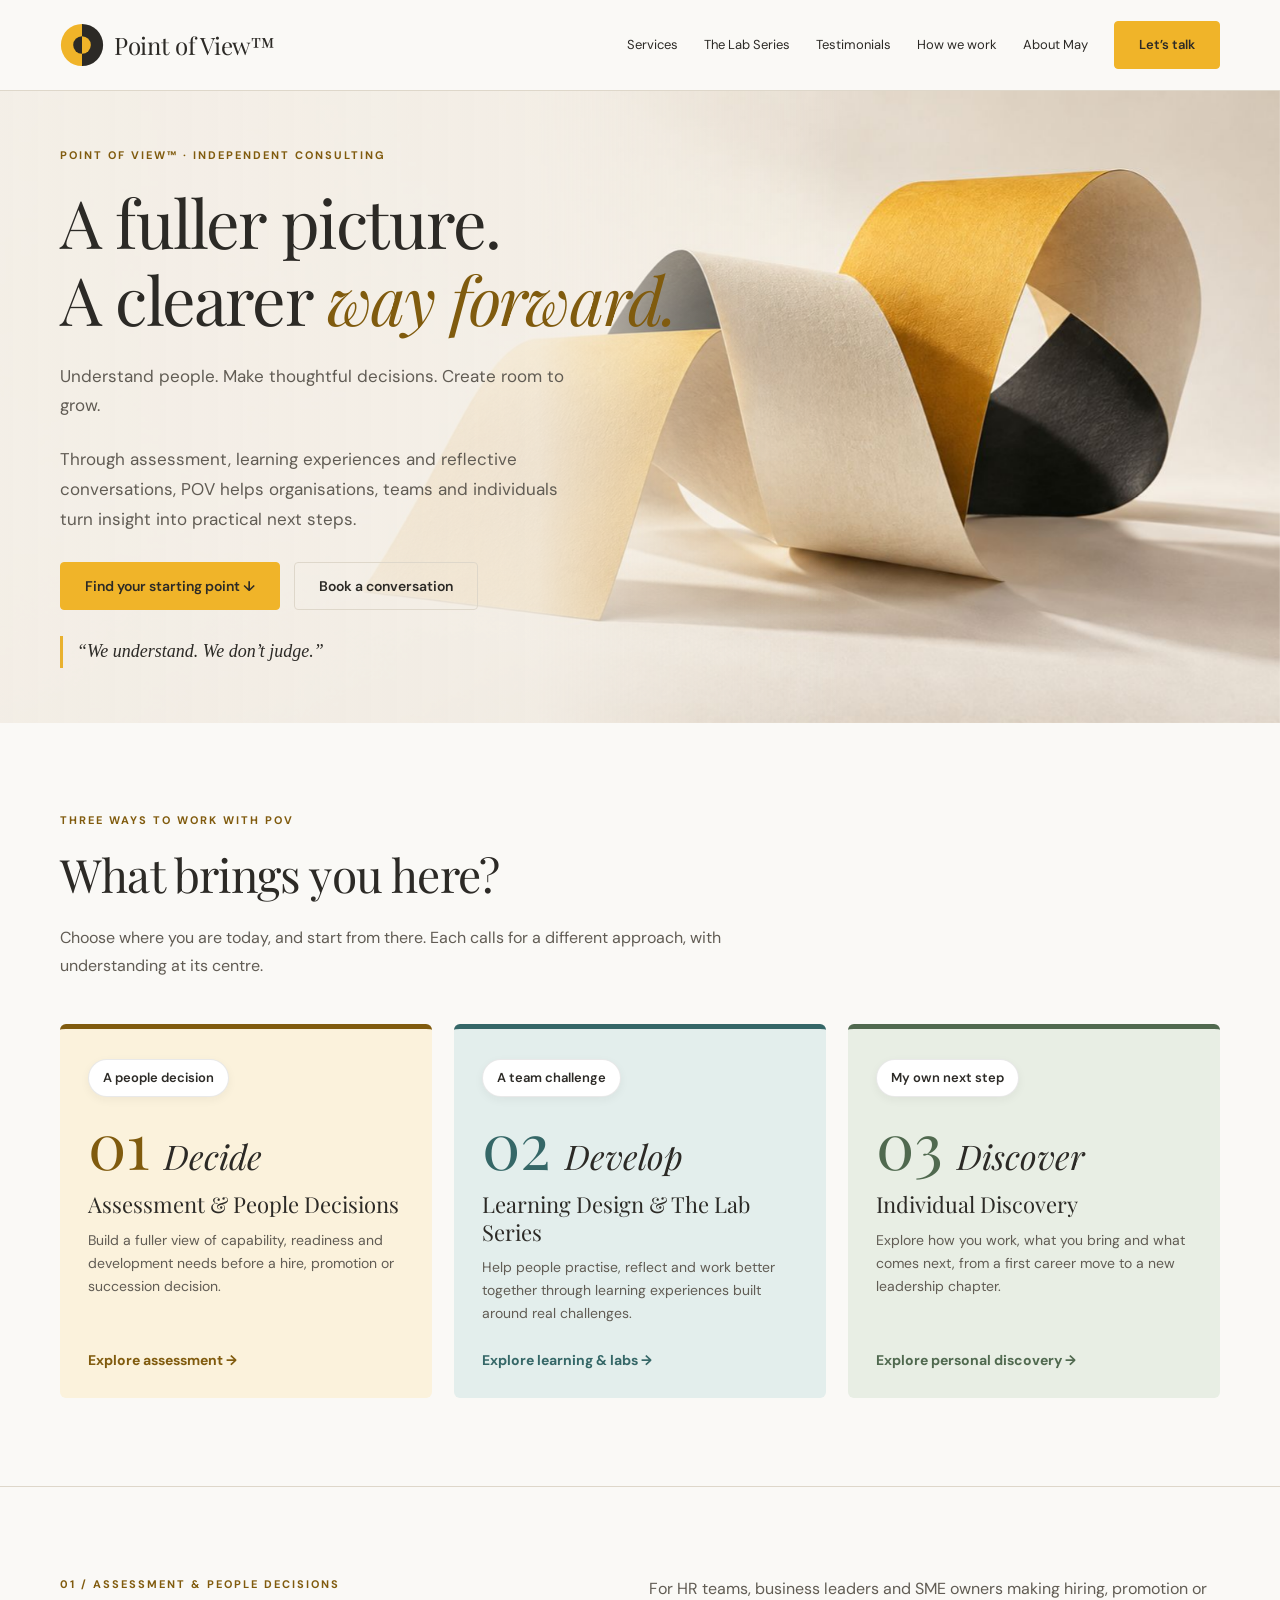
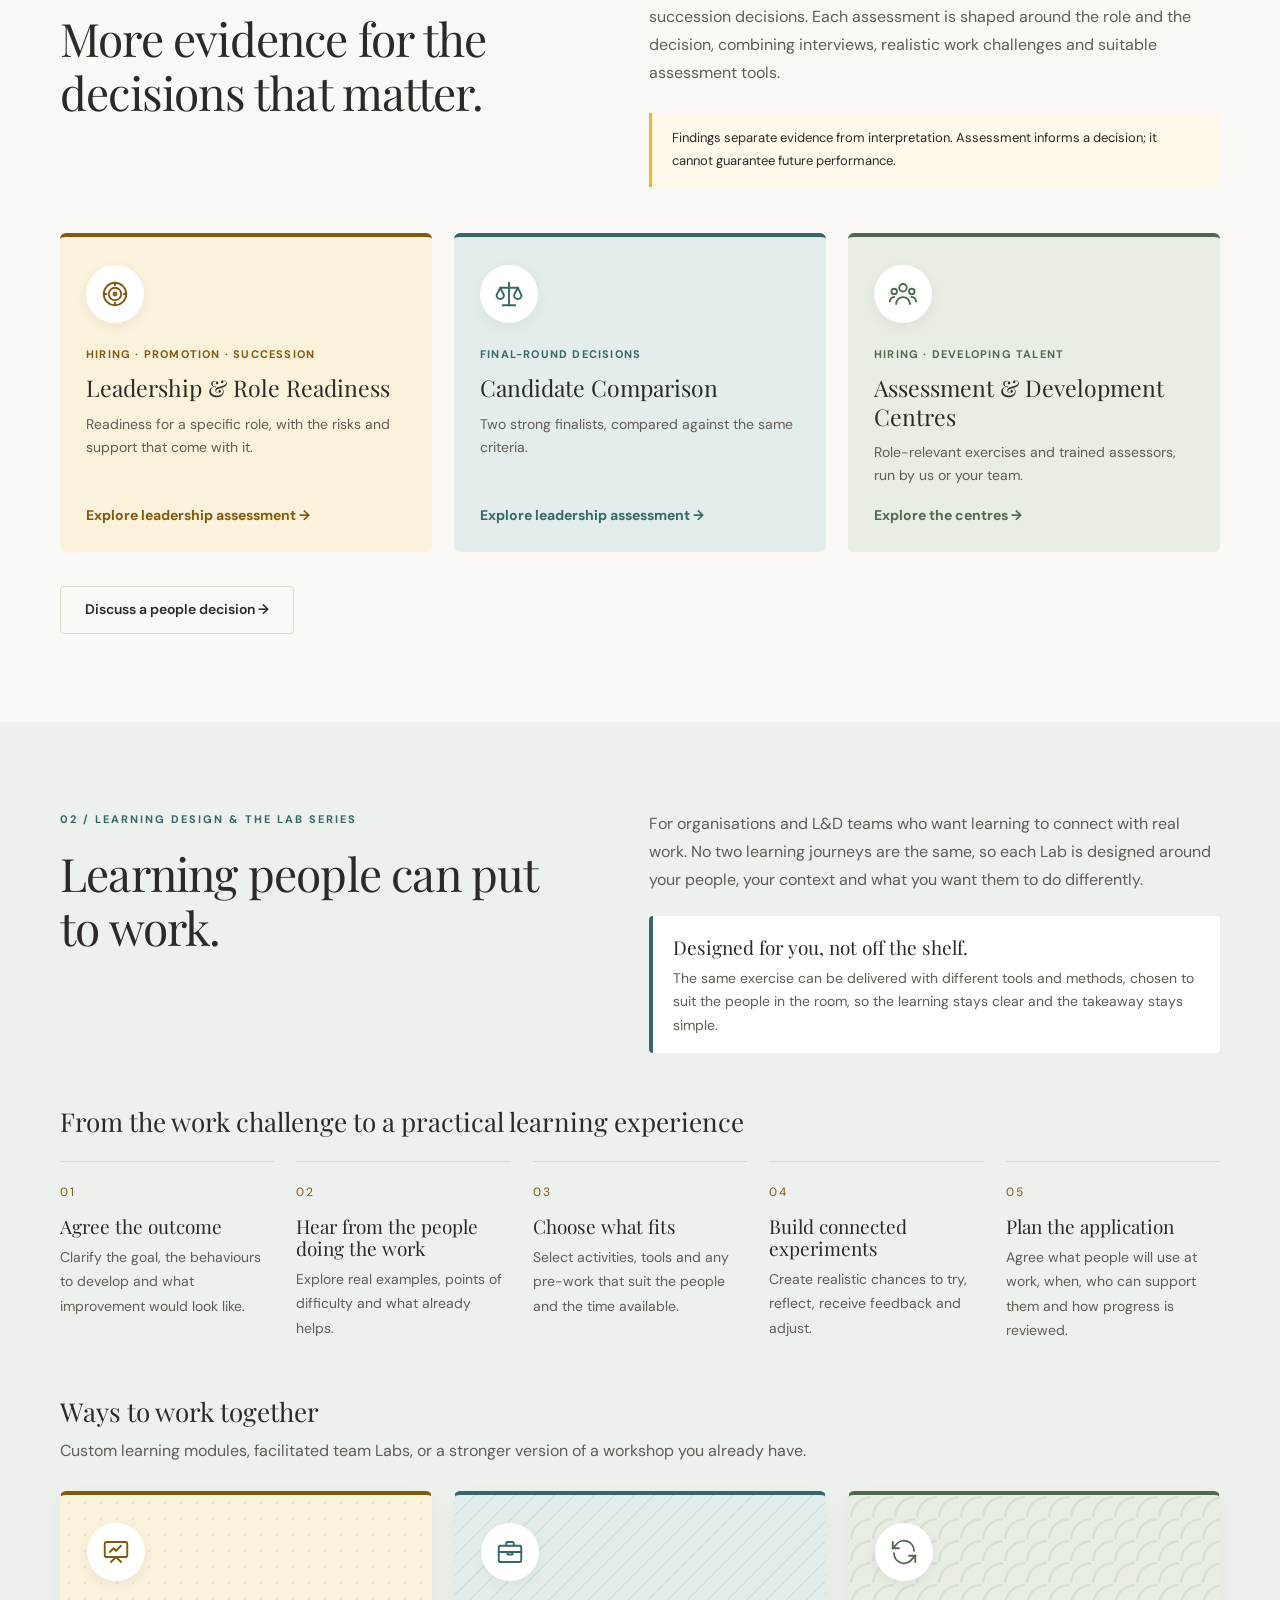
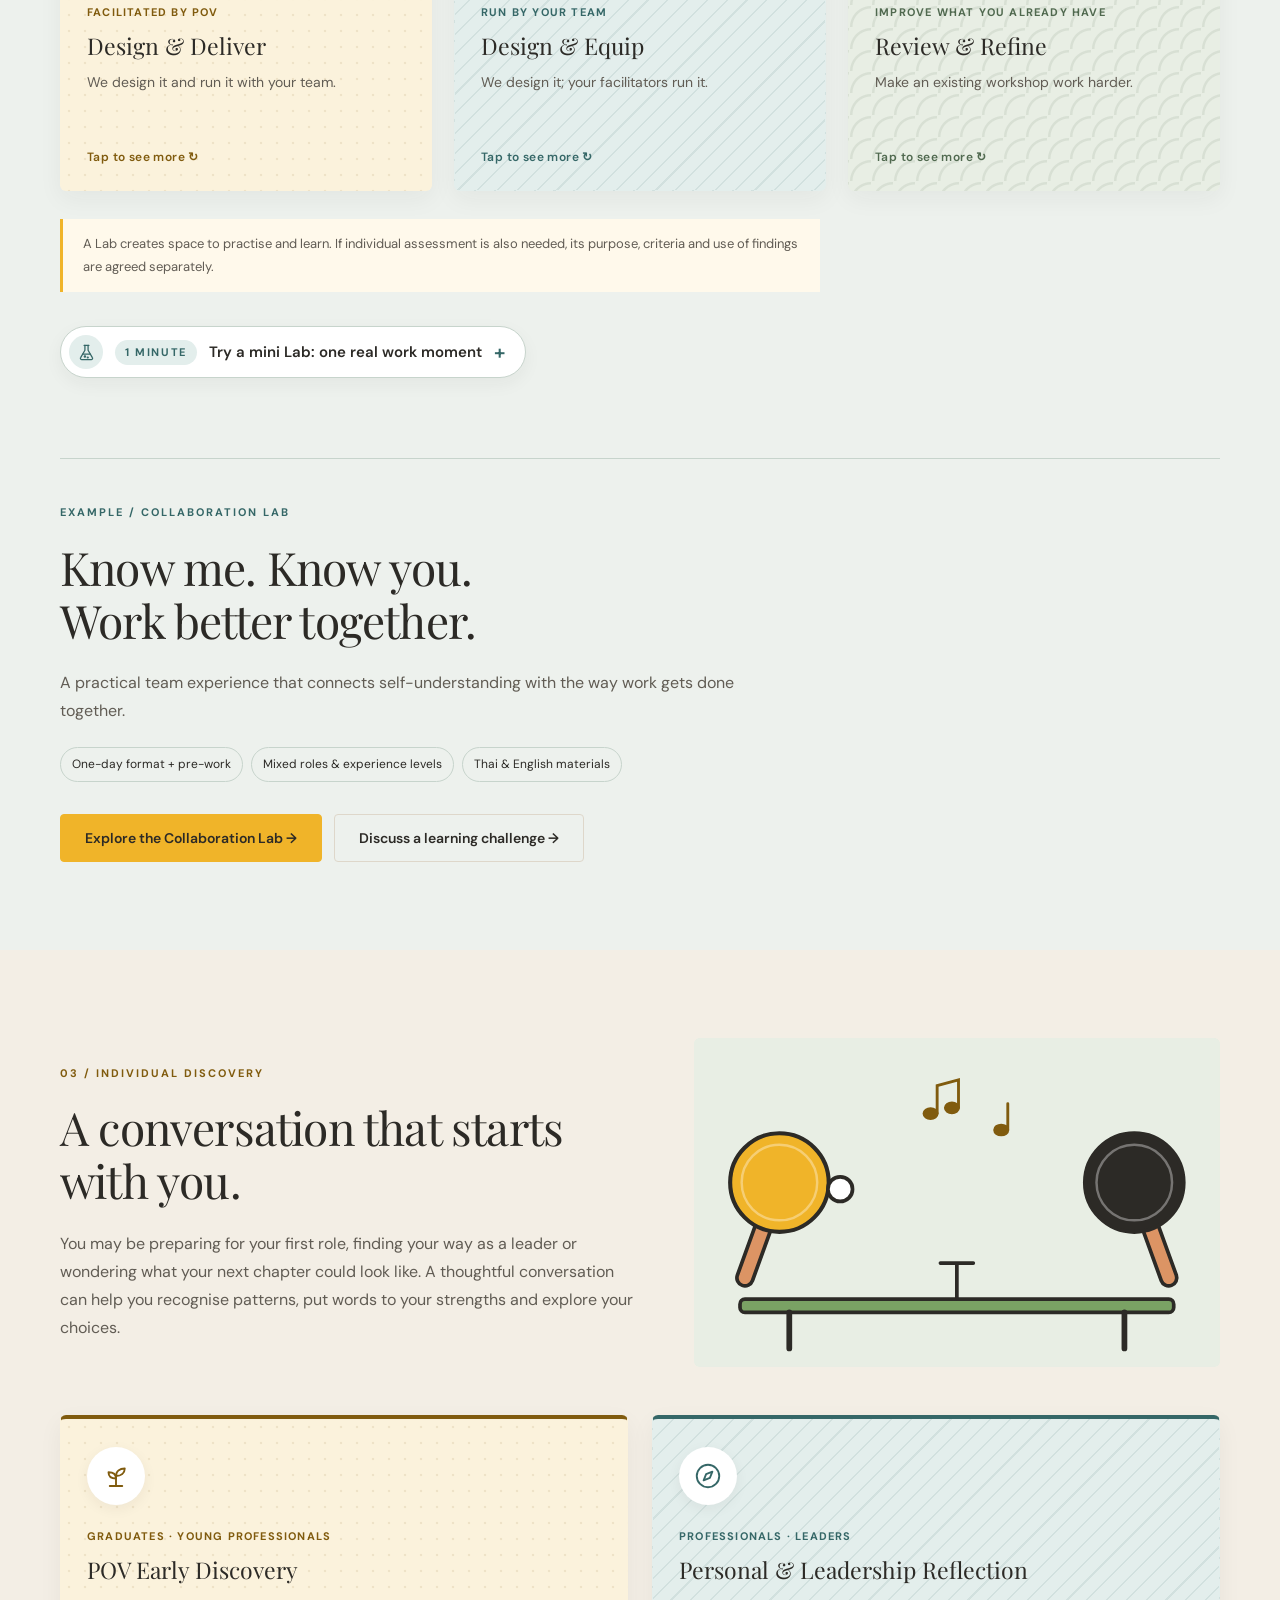
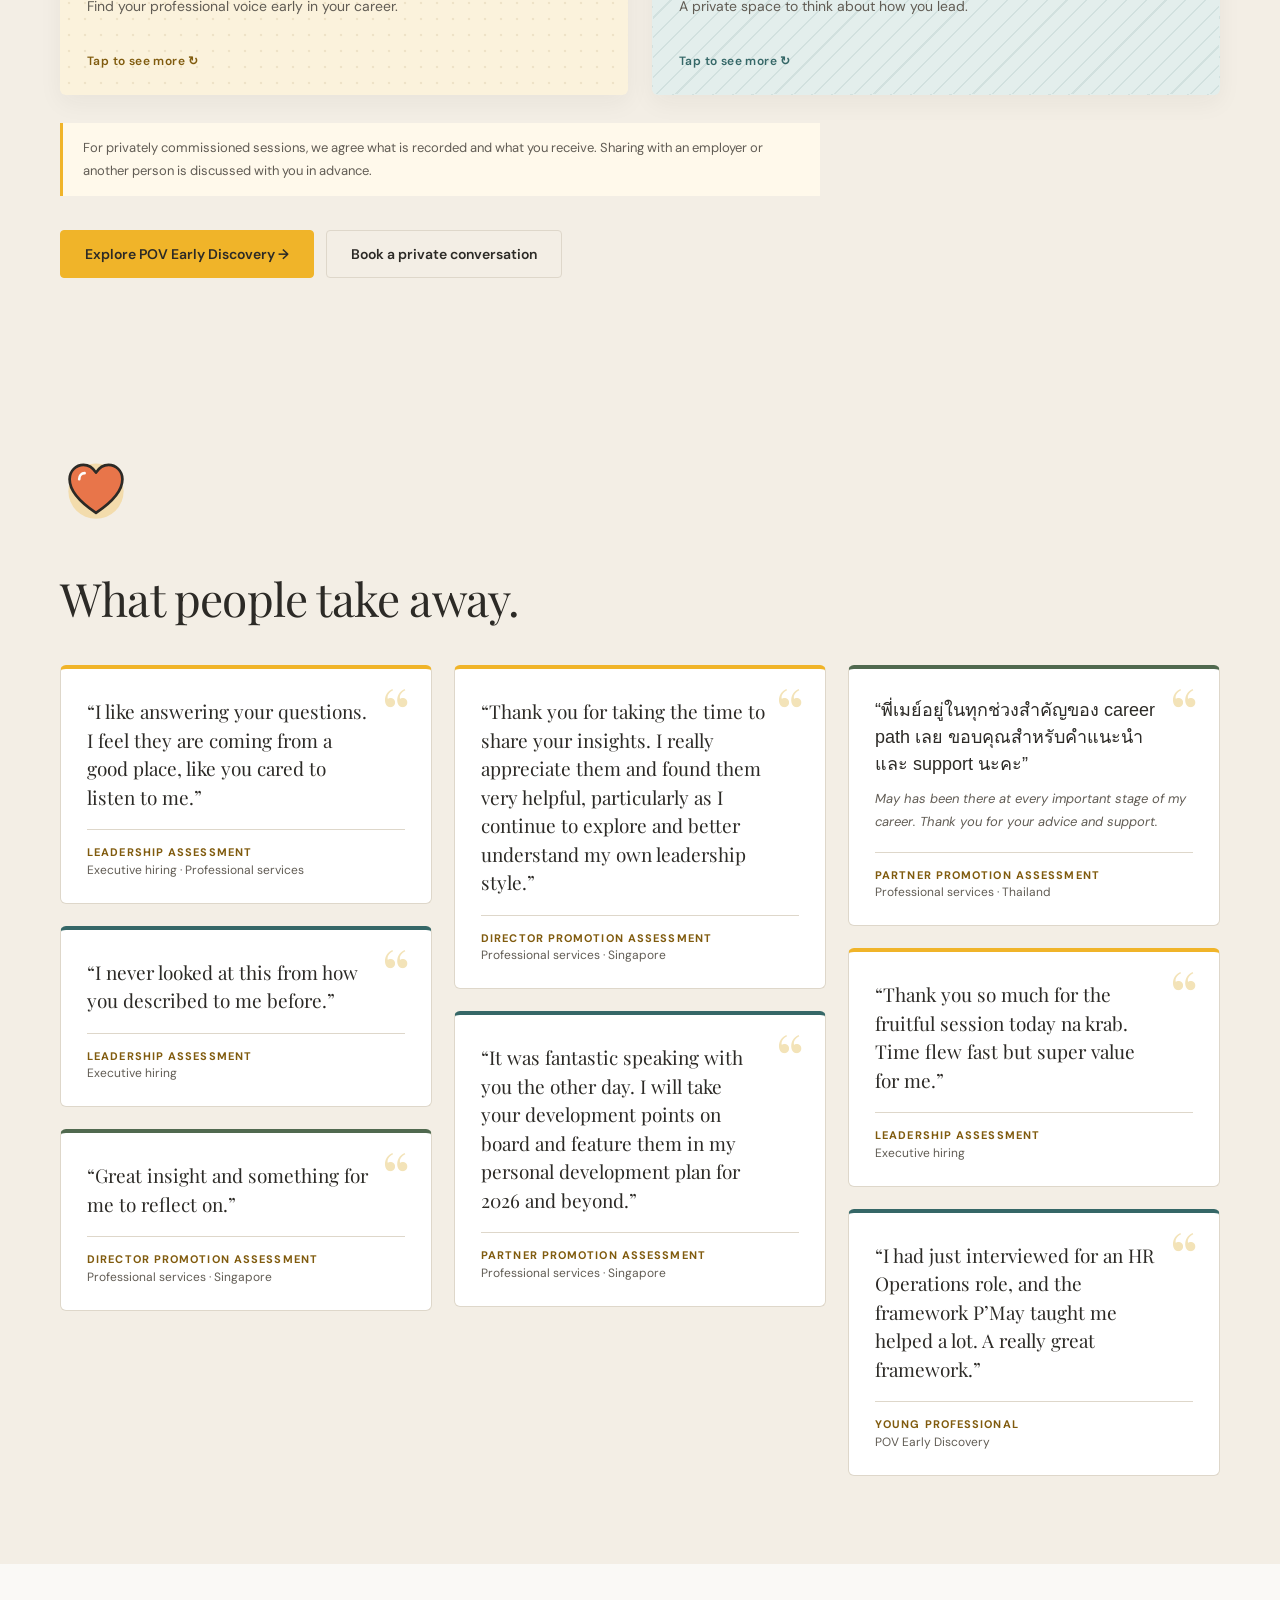
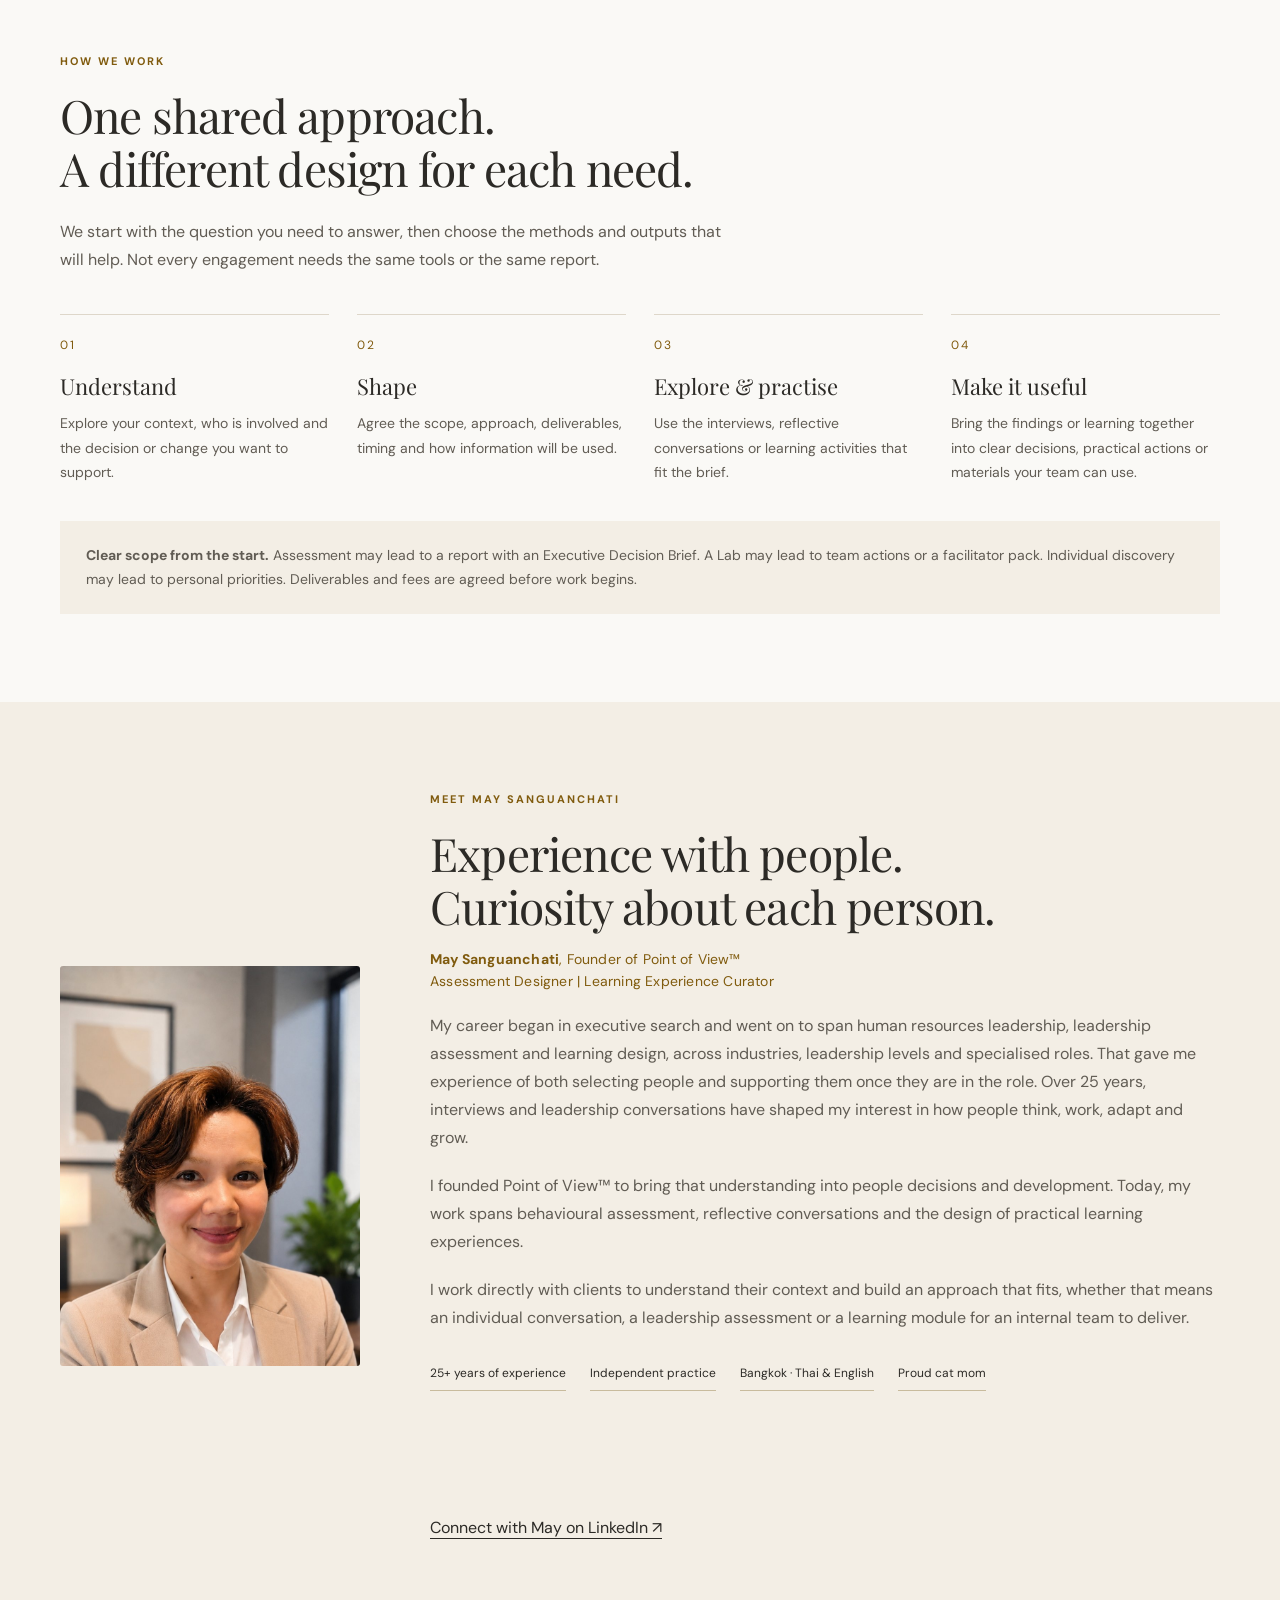
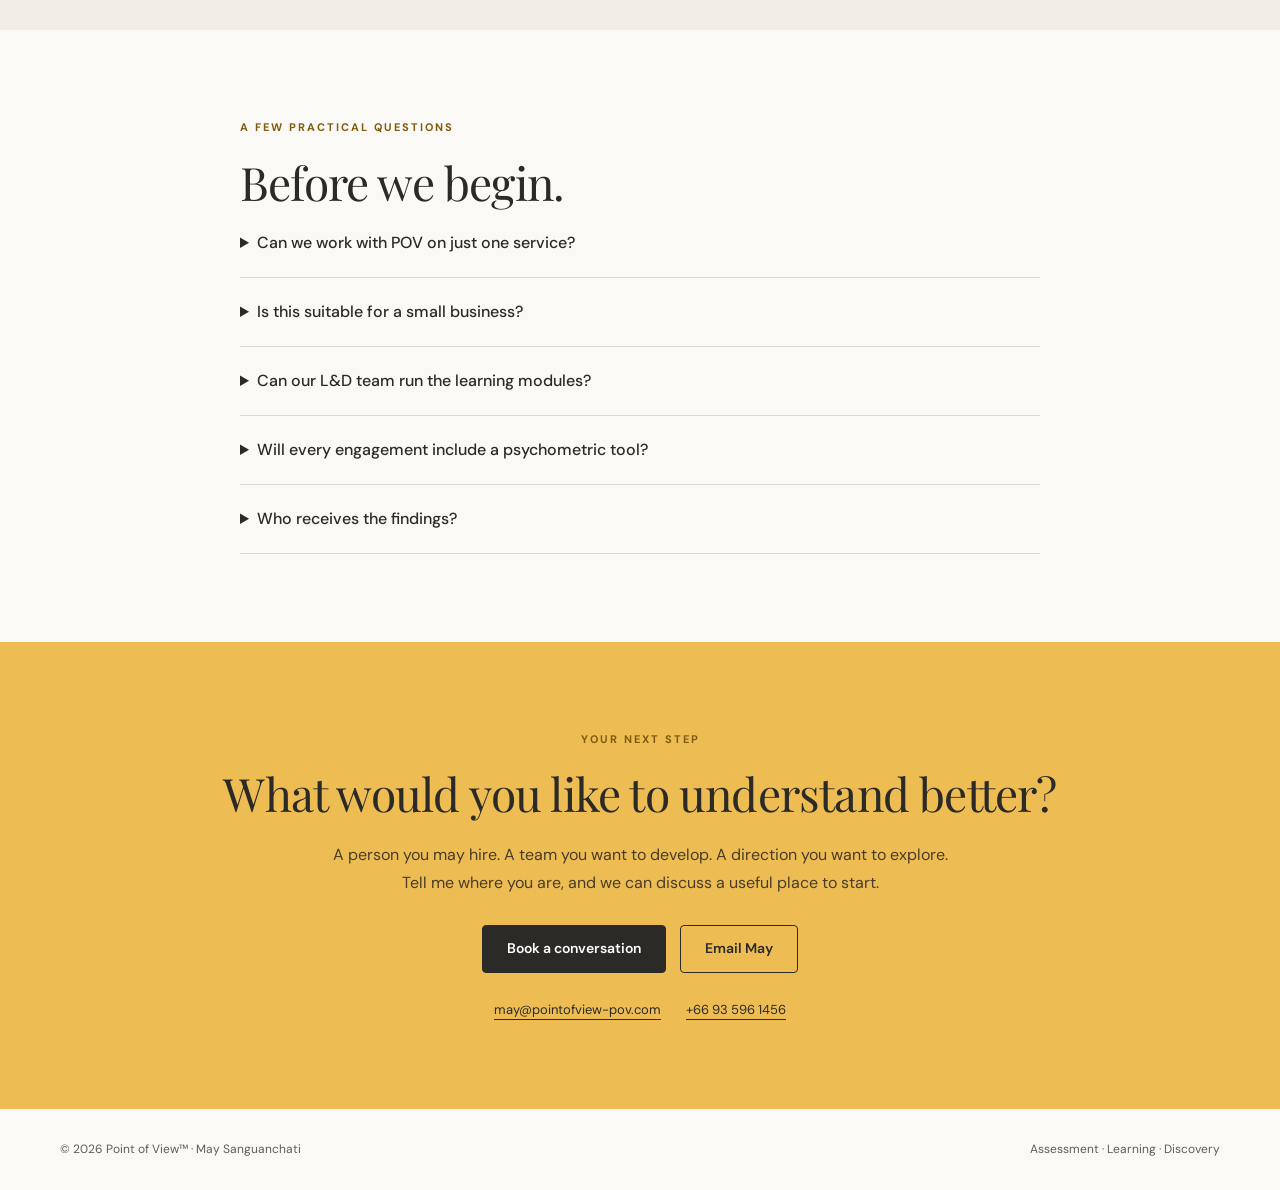
==== commit 72c1b9bd: "Update index.html" ====
--- a/index.html
+++ b/index.html
@@ -271,7 +271,7 @@
 <g class="bx"><g class="by"><circle cx="178" cy="184" r="15" fill="#fff" stroke="#2c2a26" stroke-width="4.5"/></g></g>
 <g fill="none" stroke="#805b0e" stroke-width="3.5" stroke-linecap="round"><path class="nt n1" d="M296 92v-34l26-7v34"/><ellipse class="nt n1" cx="288" cy="92" rx="8" ry="6" fill="#805b0e"/><ellipse class="nt n1" cx="314" cy="85" rx="8" ry="6" fill="#805b0e"/><path class="nt n2" d="M382 112v-32"/><ellipse class="nt n2" cx="374" cy="112" rx="8" ry="6" fill="#805b0e"/></g></svg></div>
 <div class="flip-grid id-grid"><button type="button" class="flip" aria-pressed="false"><span class="flip-inner">
-<span class="flip-face flip-front"><span class="flip-icon"><svg viewBox="0 0 24 24" fill="none" stroke="currentColor" stroke-width="1.5" stroke-linecap="round" stroke-linejoin="round" aria-hidden="true"><path d="M7 20h10"/><path d="M12 20v-8"/><path d="M12 12c0-4 3-6 7-6 0 4-3 6-7 6z"/><path d="M12 14c0-3-2-5-6-5 0 3 2 5 6 5z"/></svg></span><span class="small-label">Graduates · Young professionals</span><span class="flip-title">POV Early Discovery</span><span class="flip-teaser">Find your professional voice for your first career move.</span><span class="flip-hint">Tap to see more ↻</span></span>
+<span class="flip-face flip-front"><span class="flip-icon"><svg viewBox="0 0 24 24" fill="none" stroke="currentColor" stroke-width="1.5" stroke-linecap="round" stroke-linejoin="round" aria-hidden="true"><path d="M7 20h10"/><path d="M12 20v-8"/><path d="M12 12c0-4 3-6 7-6 0 4-3 6-7 6z"/><path d="M12 14c0-3-2-5-6-5 0 3 2 5 6 5z"/></svg></span><span class="small-label">Graduates · Young professionals</span><span class="flip-title">POV Early Discovery</span><span class="flip-teaser">Find your professional voice early in your career.</span><span class="flip-hint">Tap to see more ↻</span></span>
 <span class="flip-face flip-back"><span class="flip-title">POV Early Discovery</span><span class="flip-desc">A 60-minute individual session, in Thai or English, to explore your experiences, recognise what you bring and find your professional voice. Interview practice and feedback can be included around your goals.</span><span class="flip-out"><strong>Focus:</strong> a clearer way to talk about yourself and one next career step.</span><span class="flip-hint">Tap to turn back ↺</span></span>
 </span></button><button type="button" class="flip" aria-pressed="false"><span class="flip-inner">
 <span class="flip-face flip-front"><span class="flip-icon"><svg viewBox="0 0 24 24" fill="none" stroke="currentColor" stroke-width="1.5" stroke-linecap="round" stroke-linejoin="round" aria-hidden="true"><circle cx="12" cy="12" r="9"/><path d="M15.5 8.5l-2 5-5 2 2-5z"/></svg></span><span class="small-label">Professionals · Leaders</span><span class="flip-title">Personal &amp; Leadership Reflection</span><span class="flip-teaser">A private space to think about how you lead.</span><span class="flip-hint">Tap to see more ↻</span></span>
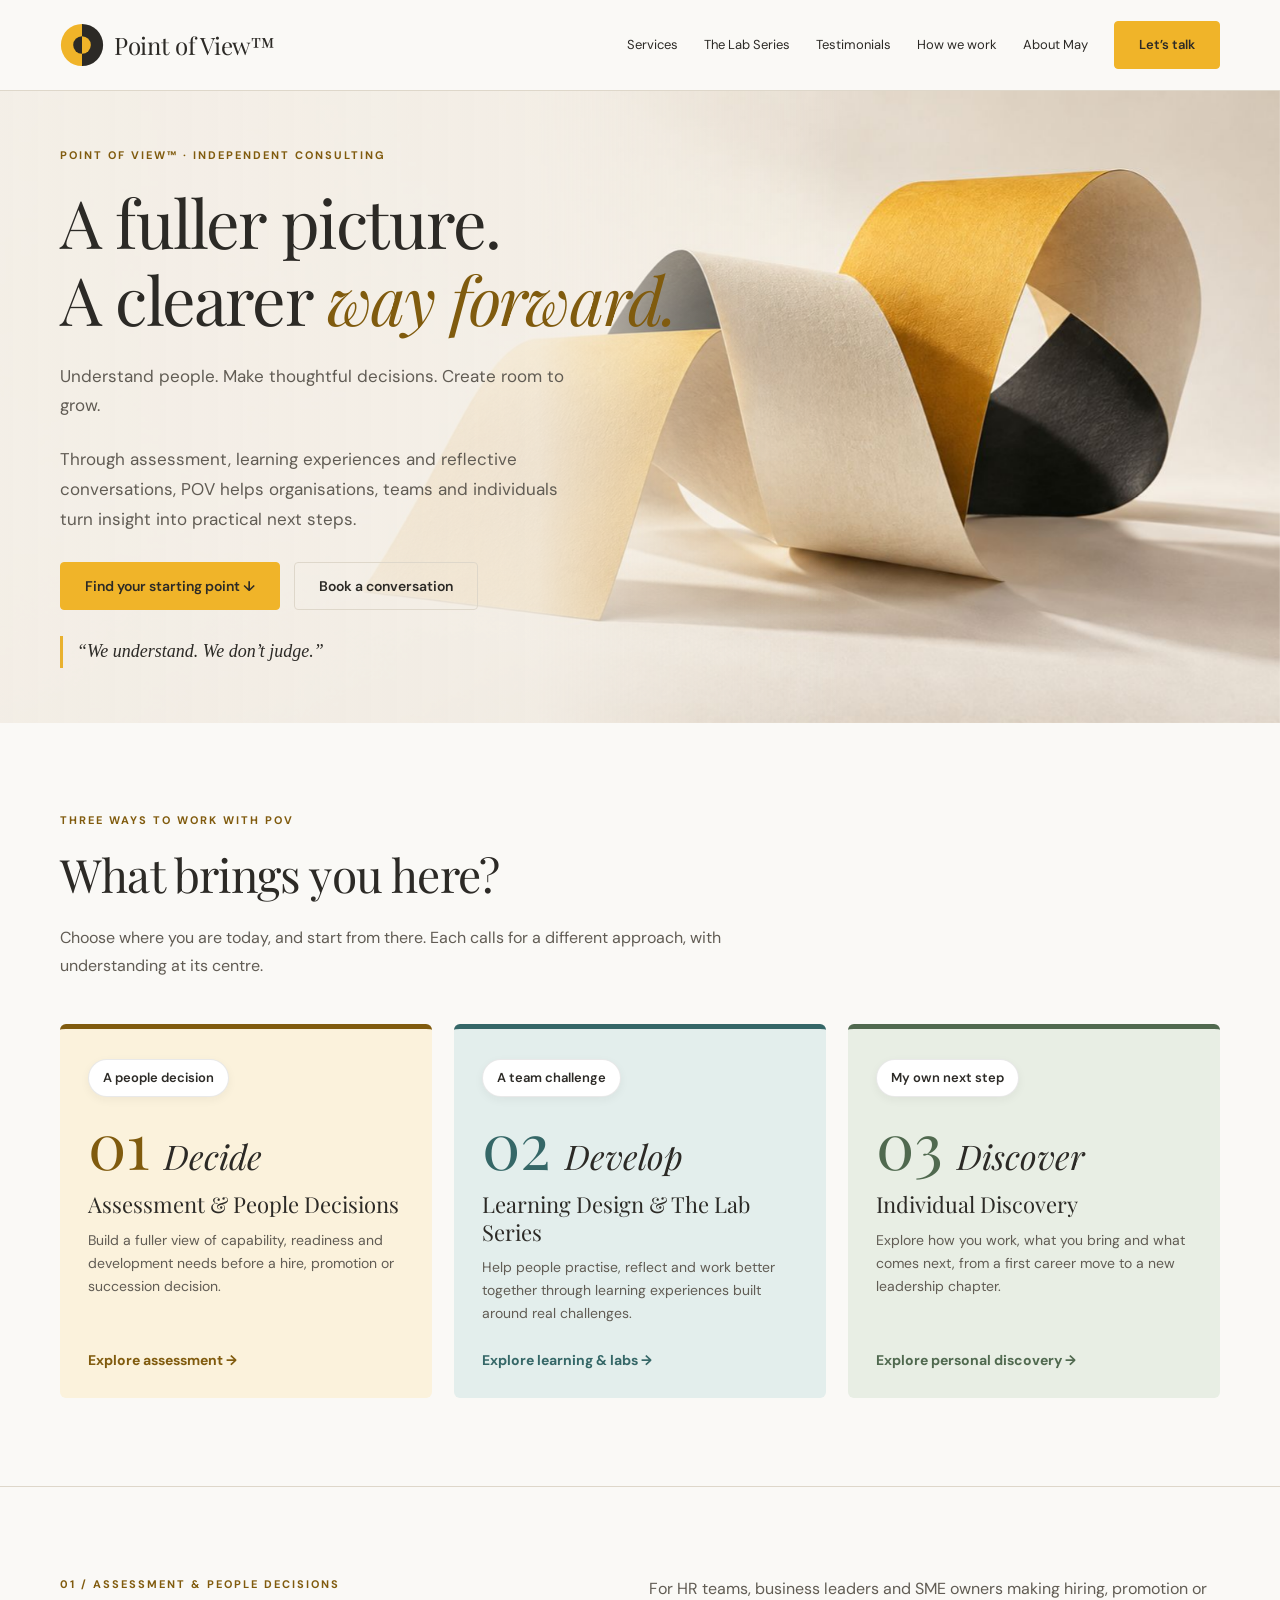
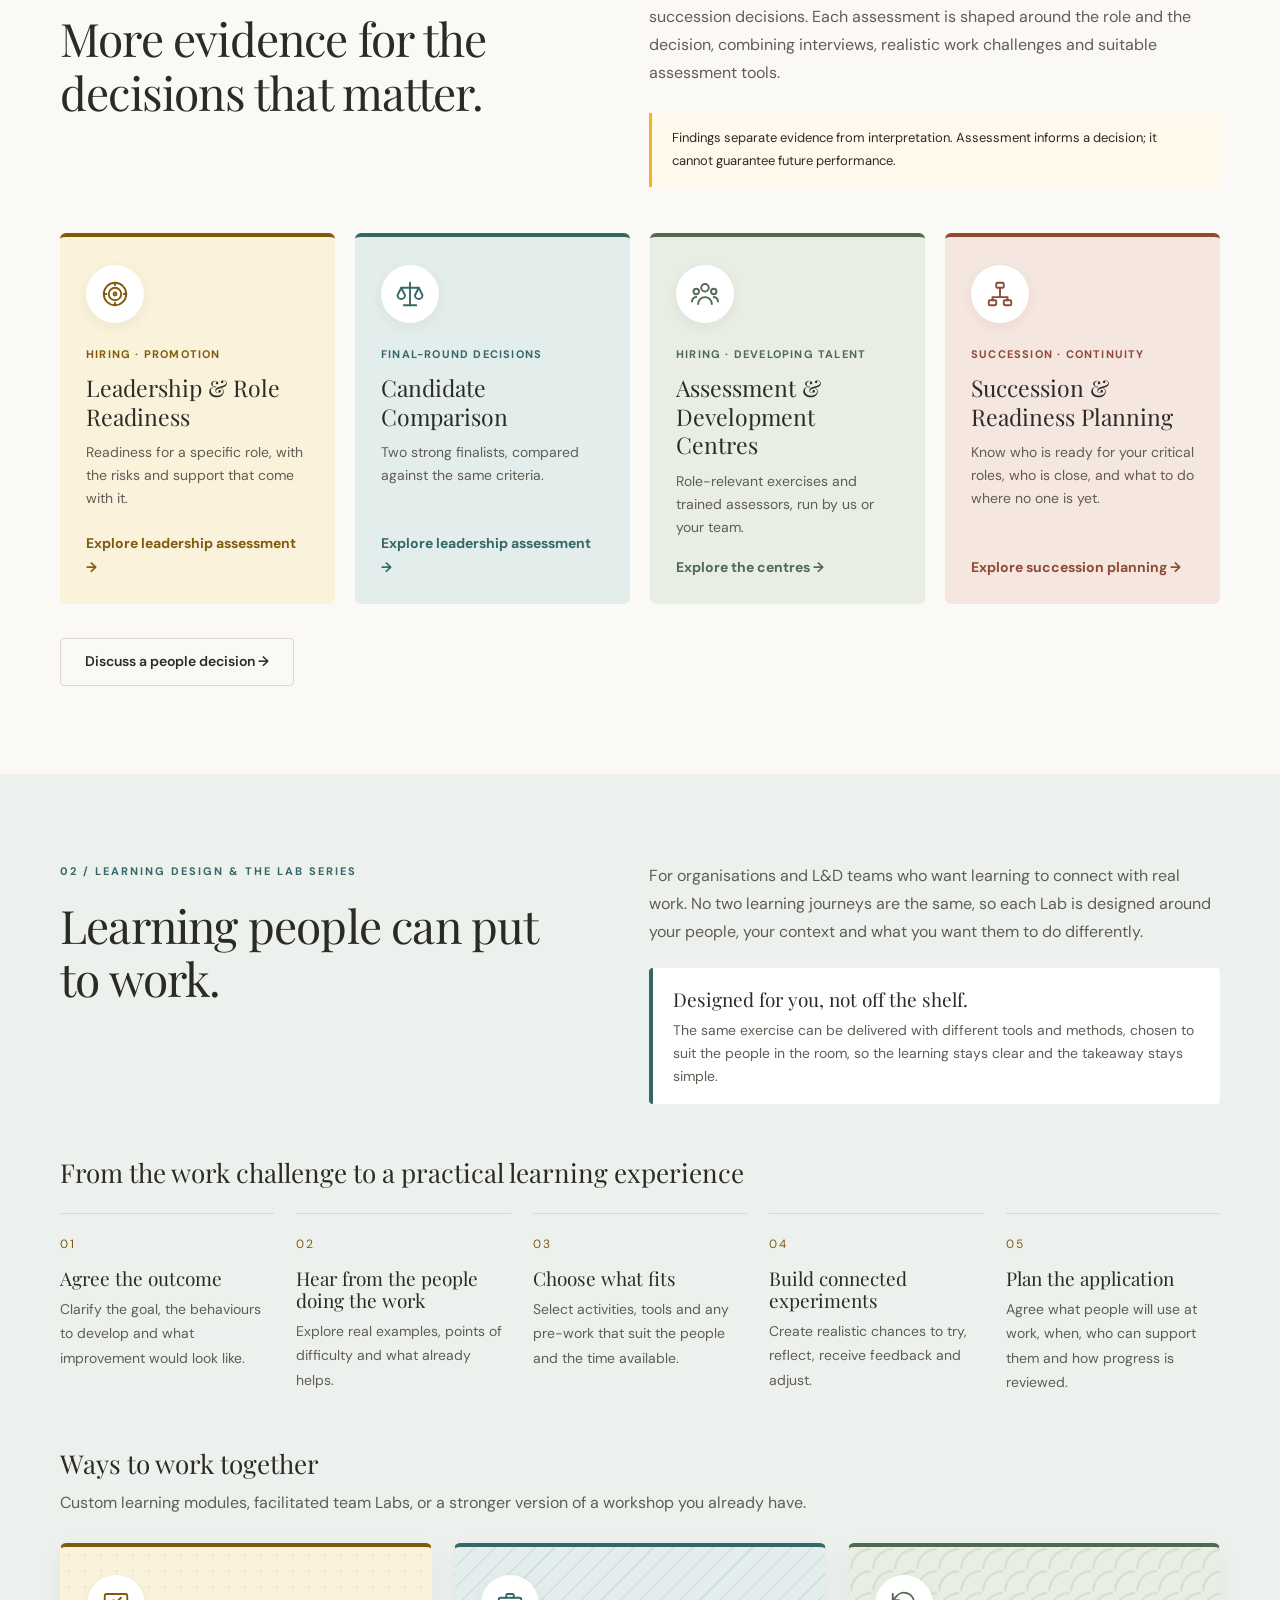
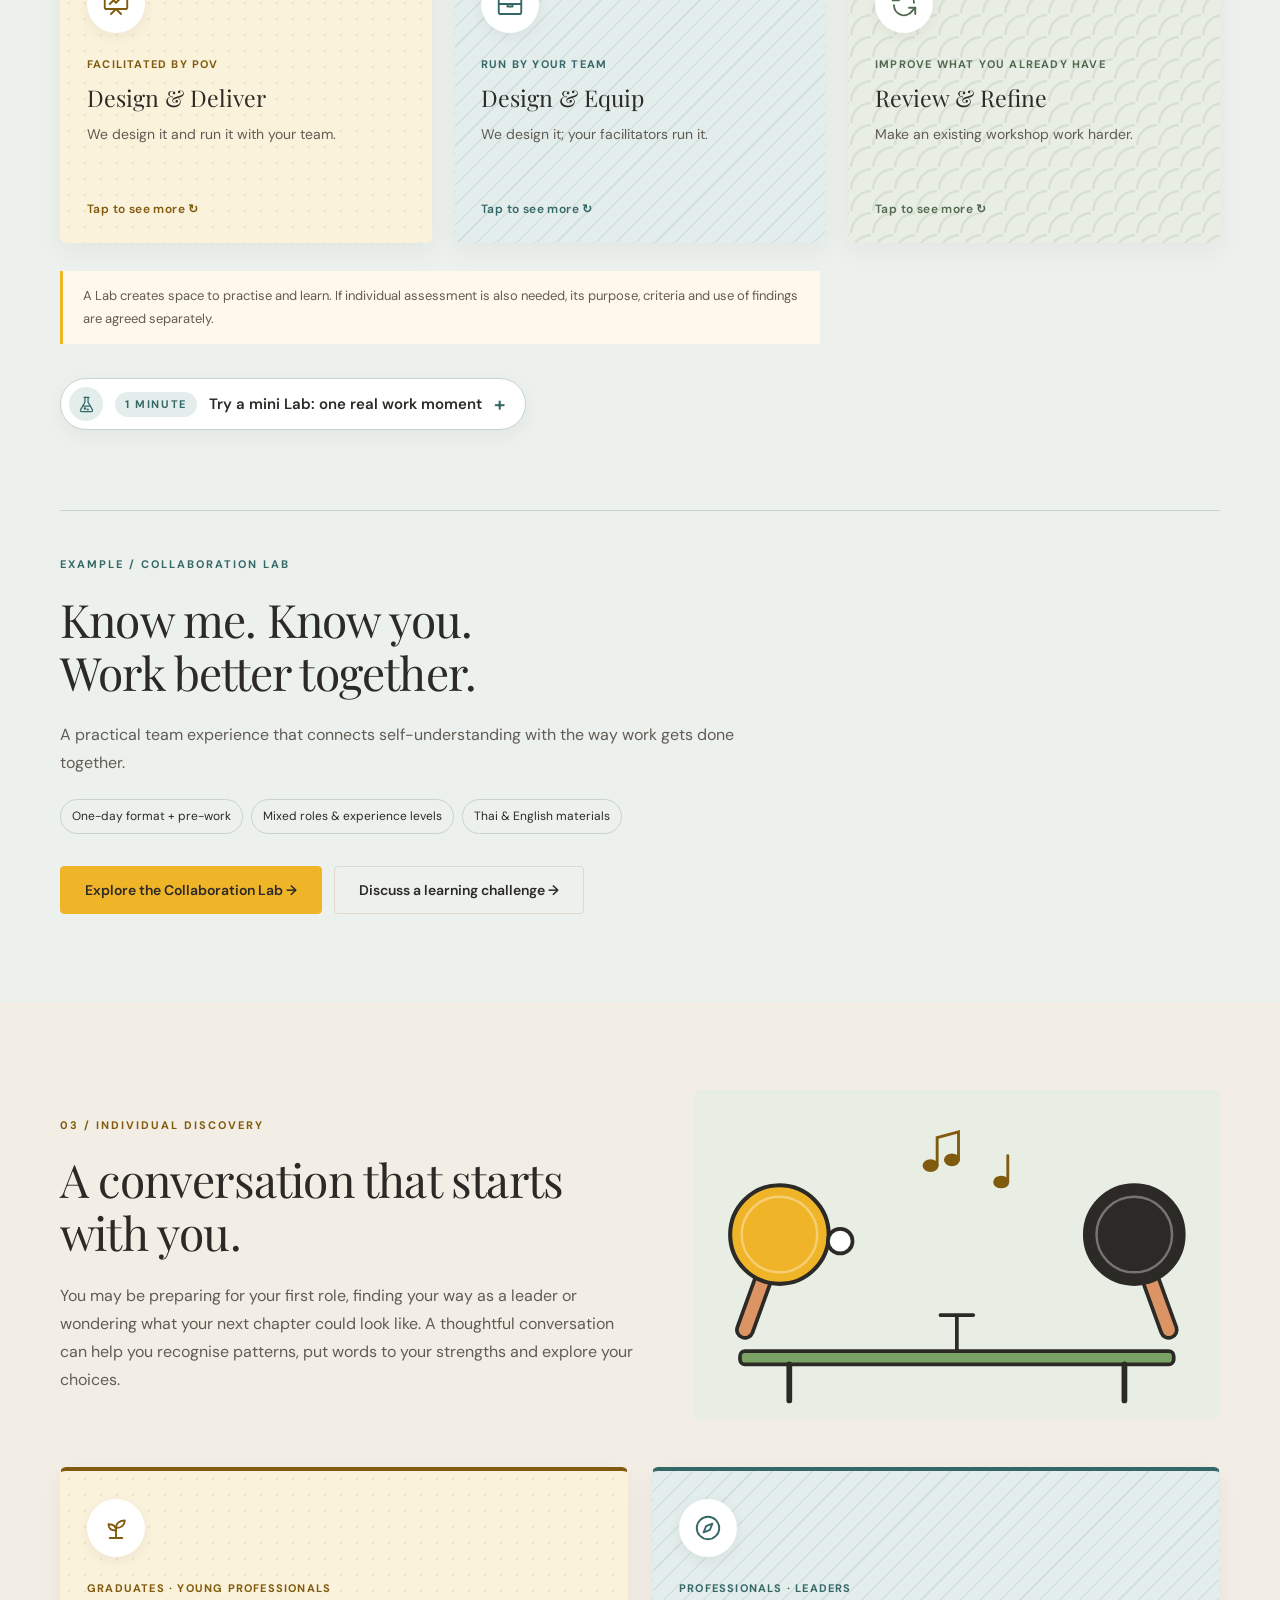
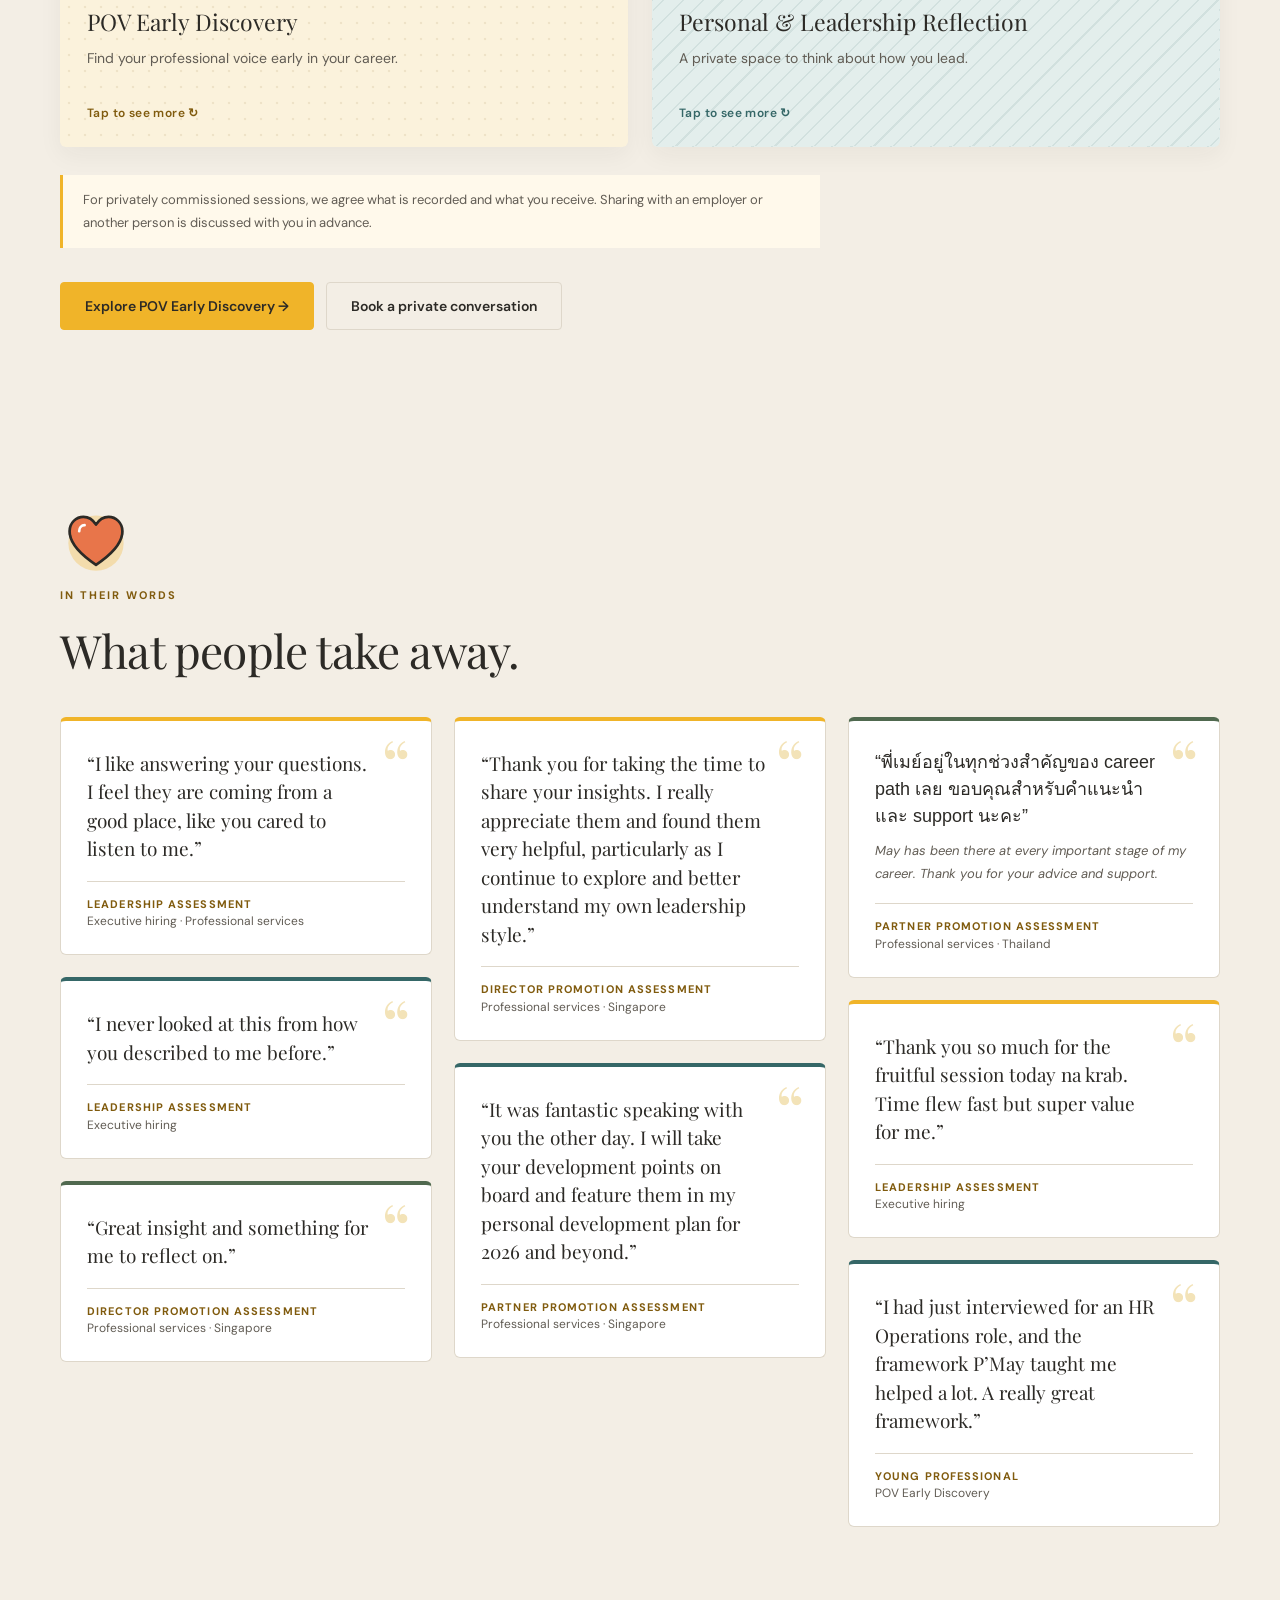
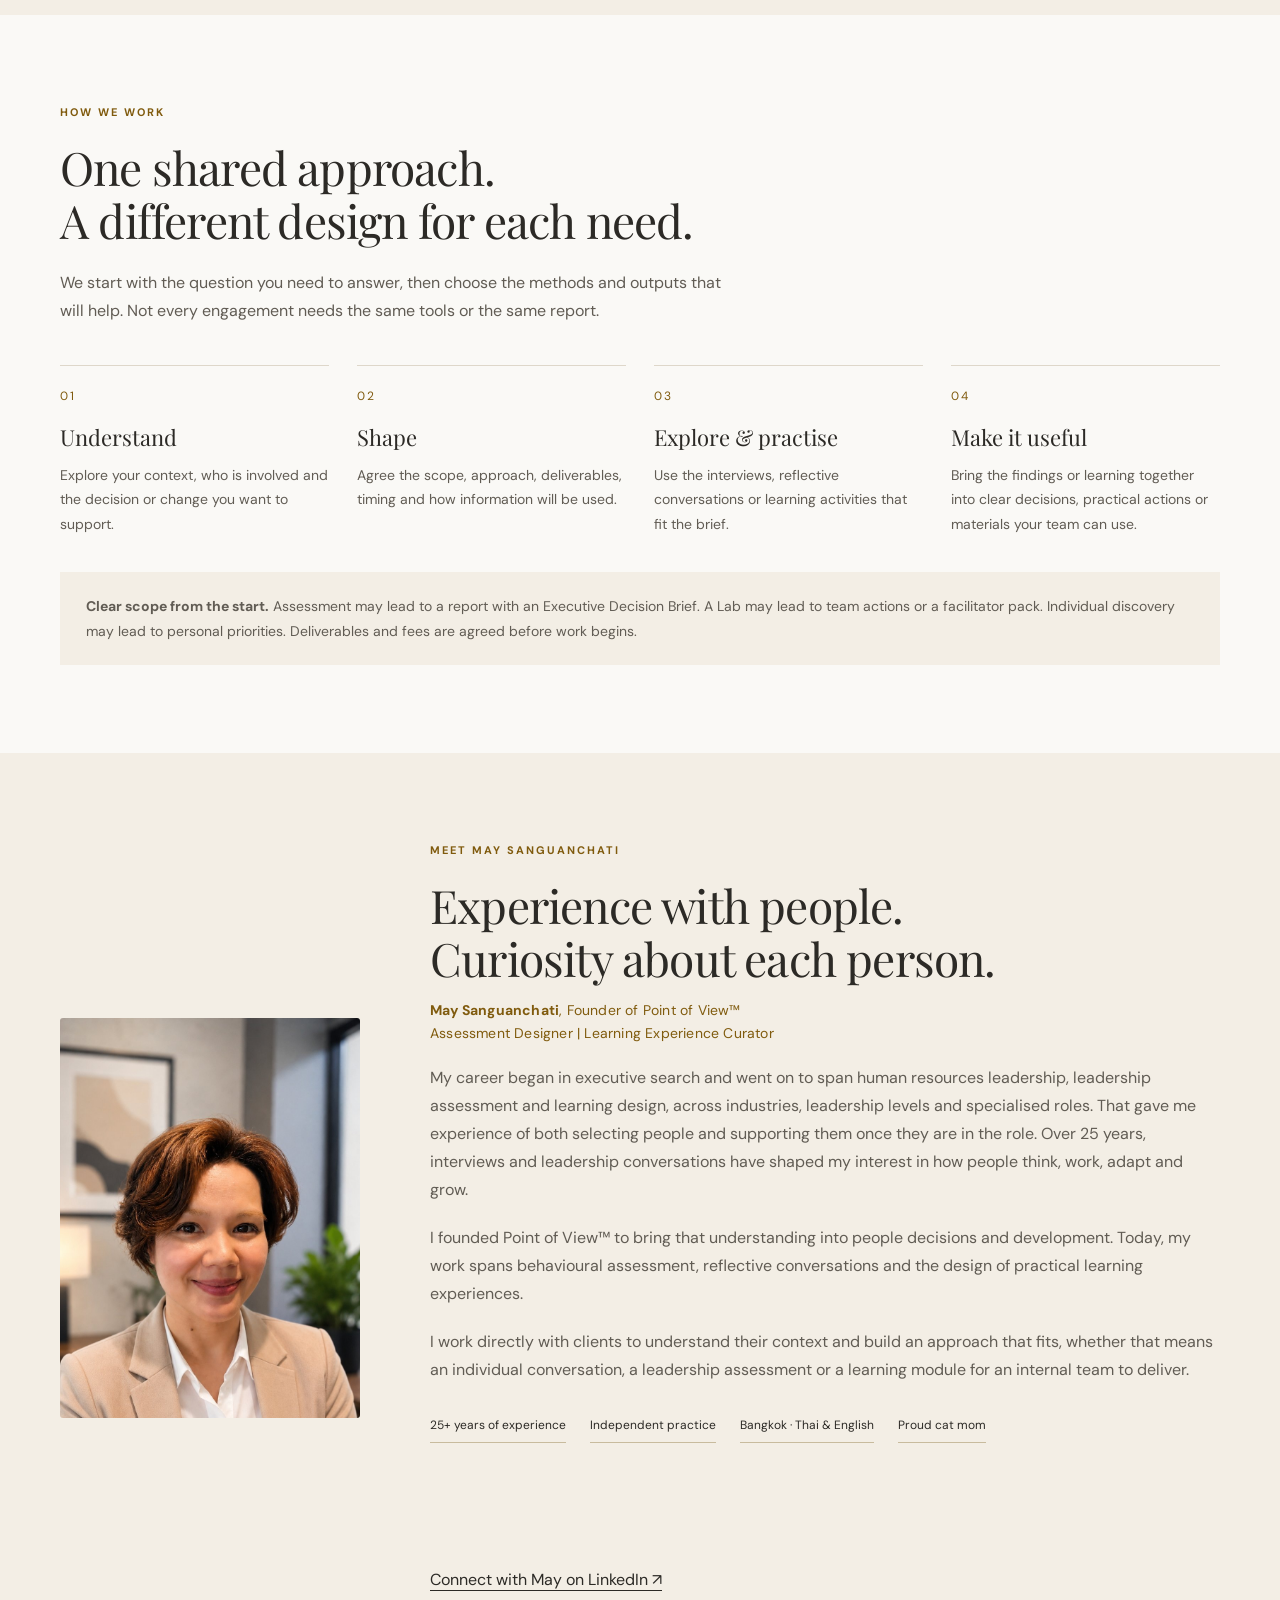
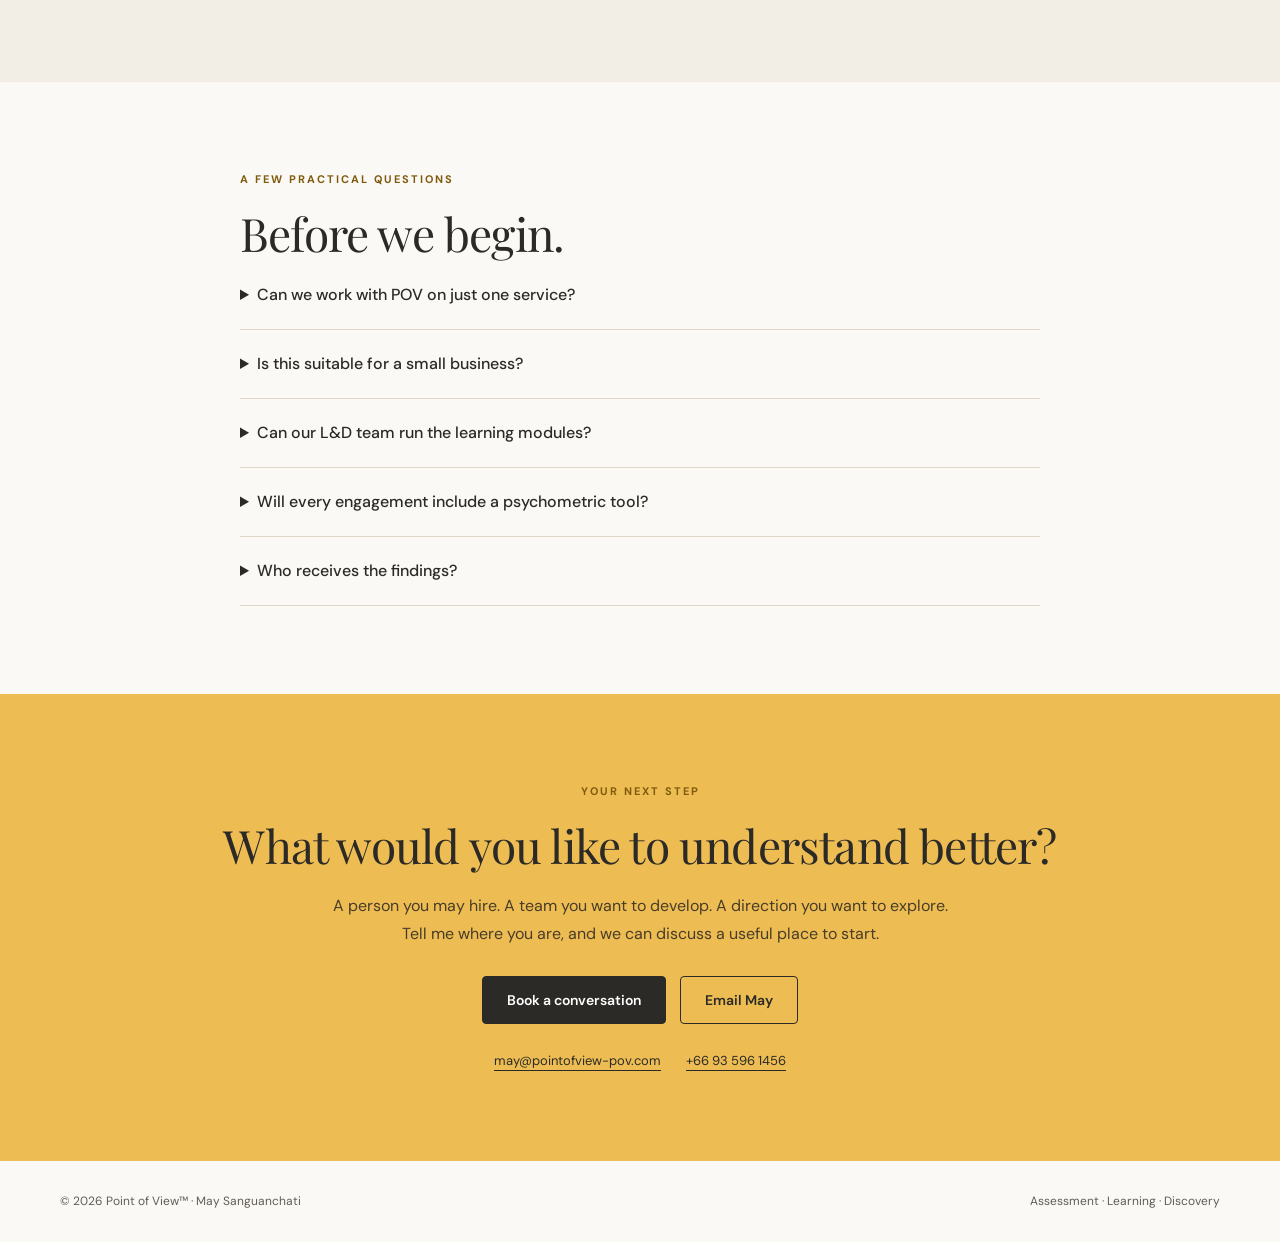
==== commit c3f0ebc4: "Add files via upload" ====
--- a/index.html
+++ b/index.html
@@ -187,12 +187,12 @@
 .ml-foot{margin-top:22px;padding-top:16px;border-top:1px dashed #c7d4cc}
 .ml-switch{font:inherit;font-size:14px;font-weight:700;color:#356767;background:none;border:none;padding:0;cursor:pointer;text-decoration:underline;text-underline-offset:4px}
 .ml-switch:focus-visible{outline:3px solid var(--teal);outline-offset:3px}
-.acards{display:grid;grid-template-columns:repeat(3,minmax(0,1fr));gap:22px;margin-top:46px}
+.acards{display:grid;grid-template-columns:repeat(4,minmax(0,1fr));gap:20px;margin-top:46px}
 .acard{--c:#805b0e;--tint:#fbf2dc;display:flex;flex-direction:column;align-items:flex-start;padding:28px 26px 24px;border-radius:6px;background:var(--tint);border-top:4px solid var(--c);text-decoration:none;color:var(--ink);transition:transform .25s,box-shadow .25s}
-.acard:nth-child(2){--c:#356767;--tint:#e3eeec}.acard:nth-child(3){--c:#50694f;--tint:#e8eee4}
+.acard:nth-child(2){--c:#356767;--tint:#e3eeec}.acard:nth-child(3){--c:#50694f;--tint:#e8eee4}.acard:nth-child(4){--c:#8e4a33;--tint:#f5e6e0}
 .acard:hover{transform:translateY(-4px);box-shadow:0 14px 30px rgba(44,42,38,.1)}.acard .flip-icon{background:#fff;color:var(--c)}.acard .small-label{color:var(--c)}
 .acard-link{margin-top:auto;padding-top:16px;font-size:14px;font-weight:700;color:var(--c)}
-@media(max-width:760px){.acards{grid-template-columns:1fr;gap:16px;margin-top:32px}}
+@media(max-width:1100px){.acards{grid-template-columns:repeat(2,minmax(0,1fr))}}@media(max-width:760px){.acards{grid-template-columns:1fr;gap:16px;margin-top:32px}}
 @media(prefers-reduced-motion:reduce){.acard{transition:none}}
 .conv{display:block;background:#e8eee4;height:auto!important}
 .bx{animation:bx 3.2s linear infinite}@keyframes bx{0%,100%{transform:translateX(0)}50%{transform:translateX(284px)}}
@@ -222,7 +222,7 @@
 <article class="route2"><span class="r-ask">My own next step</span><div class="r-top"><span class="r-num">03</span><span class="r-verb">Discover</span></div><h3>Individual Discovery</h3><p>Explore how you work, what you bring and what comes next, from a first career move to a new leadership chapter.</p><a class="r-link" href="#for-individuals">Explore personal discovery <span aria-hidden="true">→</span></a></article>
 </div></div></div></section>
 <section class="section detail" id="assessment"><div class="wrap"><div class="split"><div><div class="eyebrow">01 / Assessment &amp; People Decisions</div><h2>More evidence for the decisions that matter.</h2></div><div><p class="intro" style="margin-top:0">For HR teams, business leaders and SME owners making hiring, promotion or succession decisions. Each assessment is shaped around the role and the decision, combining interviews, realistic work challenges and suitable assessment tools.</p><div class="note">Findings separate evidence from interpretation. Assessment informs a decision; it cannot guarantee future performance.</div></div></div>
-<div class="acards"><a class="acard" href="/leadership-assessment/"><span class="flip-icon"><svg viewBox="0 0 24 24" fill="none" stroke="currentColor" stroke-width="1.5" stroke-linecap="round" stroke-linejoin="round" aria-hidden="true"><circle cx="12" cy="12" r="9"/><circle cx="12" cy="12" r="5"/><circle cx="12" cy="12" r="1.2"/><path d="M12 3v2M12 19v2M3 12h2M19 12h2"/></svg></span><span class="small-label">Hiring · Promotion · Succession</span><span class="flip-title">Leadership &amp; Role Readiness</span><span class="flip-teaser">Readiness for a specific role, with the risks and support that come with it.</span><span class="acard-link">Explore leadership assessment →</span></a><a class="acard" href="/leadership-assessment/"><span class="flip-icon"><svg viewBox="0 0 24 24" fill="none" stroke="currentColor" stroke-width="1.5" stroke-linecap="round" stroke-linejoin="round" aria-hidden="true"><path d="M12 3v18"/><path d="M7 21h10"/><path d="M5 7h14"/><path d="M5 7l-3 6a3 3 0 0 0 6 0z"/><path d="M19 7l-3 6a3 3 0 0 0 6 0z"/></svg></span><span class="small-label">Final-round decisions</span><span class="flip-title">Candidate Comparison</span><span class="flip-teaser">Two strong finalists, compared against the same criteria.</span><span class="acard-link">Explore leadership assessment →</span></a><a class="acard" href="/assessment-centre/"><span class="flip-icon"><svg viewBox="0 0 24 24" fill="none" stroke="currentColor" stroke-width="1.5" stroke-linecap="round" stroke-linejoin="round" aria-hidden="true"><circle cx="12" cy="7" r="3"/><circle cx="5" cy="10" r="2.2"/><circle cx="19" cy="10" r="2.2"/><path d="M6.5 20c0-3 2.5-5.5 5.5-5.5s5.5 2.5 5.5 5.5"/><path d="M1.5 18c.3-2 1.7-3.4 3.5-3.6"/><path d="M22.5 18c-.3-2-1.7-3.4-3.5-3.6"/></svg></span><span class="small-label">Hiring · Developing talent</span><span class="flip-title">Assessment &amp; Development Centres</span><span class="flip-teaser">Role-relevant exercises and trained assessors, run by us or your team.</span><span class="acard-link">Explore the centres →</span></a></div>
+<div class="acards"><a class="acard" href="/leadership-assessment/"><span class="flip-icon"><svg viewBox="0 0 24 24" fill="none" stroke="currentColor" stroke-width="1.5" stroke-linecap="round" stroke-linejoin="round" aria-hidden="true"><circle cx="12" cy="12" r="9"/><circle cx="12" cy="12" r="5"/><circle cx="12" cy="12" r="1.2"/><path d="M12 3v2M12 19v2M3 12h2M19 12h2"/></svg></span><span class="small-label">Hiring · Promotion</span><span class="flip-title">Leadership &amp; Role Readiness</span><span class="flip-teaser">Readiness for a specific role, with the risks and support that come with it.</span><span class="acard-link">Explore leadership assessment →</span></a><a class="acard" href="/leadership-assessment/"><span class="flip-icon"><svg viewBox="0 0 24 24" fill="none" stroke="currentColor" stroke-width="1.5" stroke-linecap="round" stroke-linejoin="round" aria-hidden="true"><path d="M12 3v18"/><path d="M7 21h10"/><path d="M5 7h14"/><path d="M5 7l-3 6a3 3 0 0 0 6 0z"/><path d="M19 7l-3 6a3 3 0 0 0 6 0z"/></svg></span><span class="small-label">Final-round decisions</span><span class="flip-title">Candidate Comparison</span><span class="flip-teaser">Two strong finalists, compared against the same criteria.</span><span class="acard-link">Explore leadership assessment →</span></a><a class="acard" href="/assessment-centre/"><span class="flip-icon"><svg viewBox="0 0 24 24" fill="none" stroke="currentColor" stroke-width="1.5" stroke-linecap="round" stroke-linejoin="round" aria-hidden="true"><circle cx="12" cy="7" r="3"/><circle cx="5" cy="10" r="2.2"/><circle cx="19" cy="10" r="2.2"/><path d="M6.5 20c0-3 2.5-5.5 5.5-5.5s5.5 2.5 5.5 5.5"/><path d="M1.5 18c.3-2 1.7-3.4 3.5-3.6"/><path d="M22.5 18c-.3-2-1.7-3.4-3.5-3.6"/></svg></span><span class="small-label">Hiring · Developing talent</span><span class="flip-title">Assessment &amp; Development Centres</span><span class="flip-teaser">Role-relevant exercises and trained assessors, run by us or your team.</span><span class="acard-link">Explore the centres →</span></a><a class="acard" href="mailto:may@pointofview-pov.com?subject=Succession%20planning%20enquiry"><span class="flip-icon"><svg viewBox="0 0 24 24" fill="none" stroke="currentColor" stroke-width="1.5" stroke-linecap="round" stroke-linejoin="round" aria-hidden="true"><rect x="9" y="3" width="6" height="4" rx="1"/><rect x="3" y="17" width="6" height="4" rx="1"/><rect x="15" y="17" width="6" height="4" rx="1"/><path d="M12 7v5M6 17v-2.5h12V17M12 12v2.5"/></svg></span><span class="small-label">Succession · Continuity</span><span class="flip-title">Succession &amp; Readiness Planning</span><span class="flip-teaser">Know who is ready for your critical roles, who is close, and what to do where no one is yet.</span><span class="acard-link">Explore succession planning →</span></a></div>
 <div class="actions flip-actions"><a class="button secondary" href="mailto:may@pointofview-pov.com?subject=Assessment%20enquiry">Discuss a people decision →</a></div>
 </div></section>
 <section class="section labs" id="learning-labs"><div class="wrap"><div class="split"><div><div class="eyebrow">02 / Learning Design &amp; The Lab Series</div><h2>Learning people can put to work.</h2></div><div><p class="intro" style="margin-top:0">For organisations and L&amp;D teams who want learning to connect with real work. No two learning journeys are the same, so each Lab is designed around your people, your context and what you want them to do differently.</p><div class="lab-design"><strong>Designed for you, not off the shelf.</strong> The same exercise can be delivered with different tools and methods, chosen to suit the people in the room, so the learning stays clear and the takeaway stays simple.</div></div></div>
